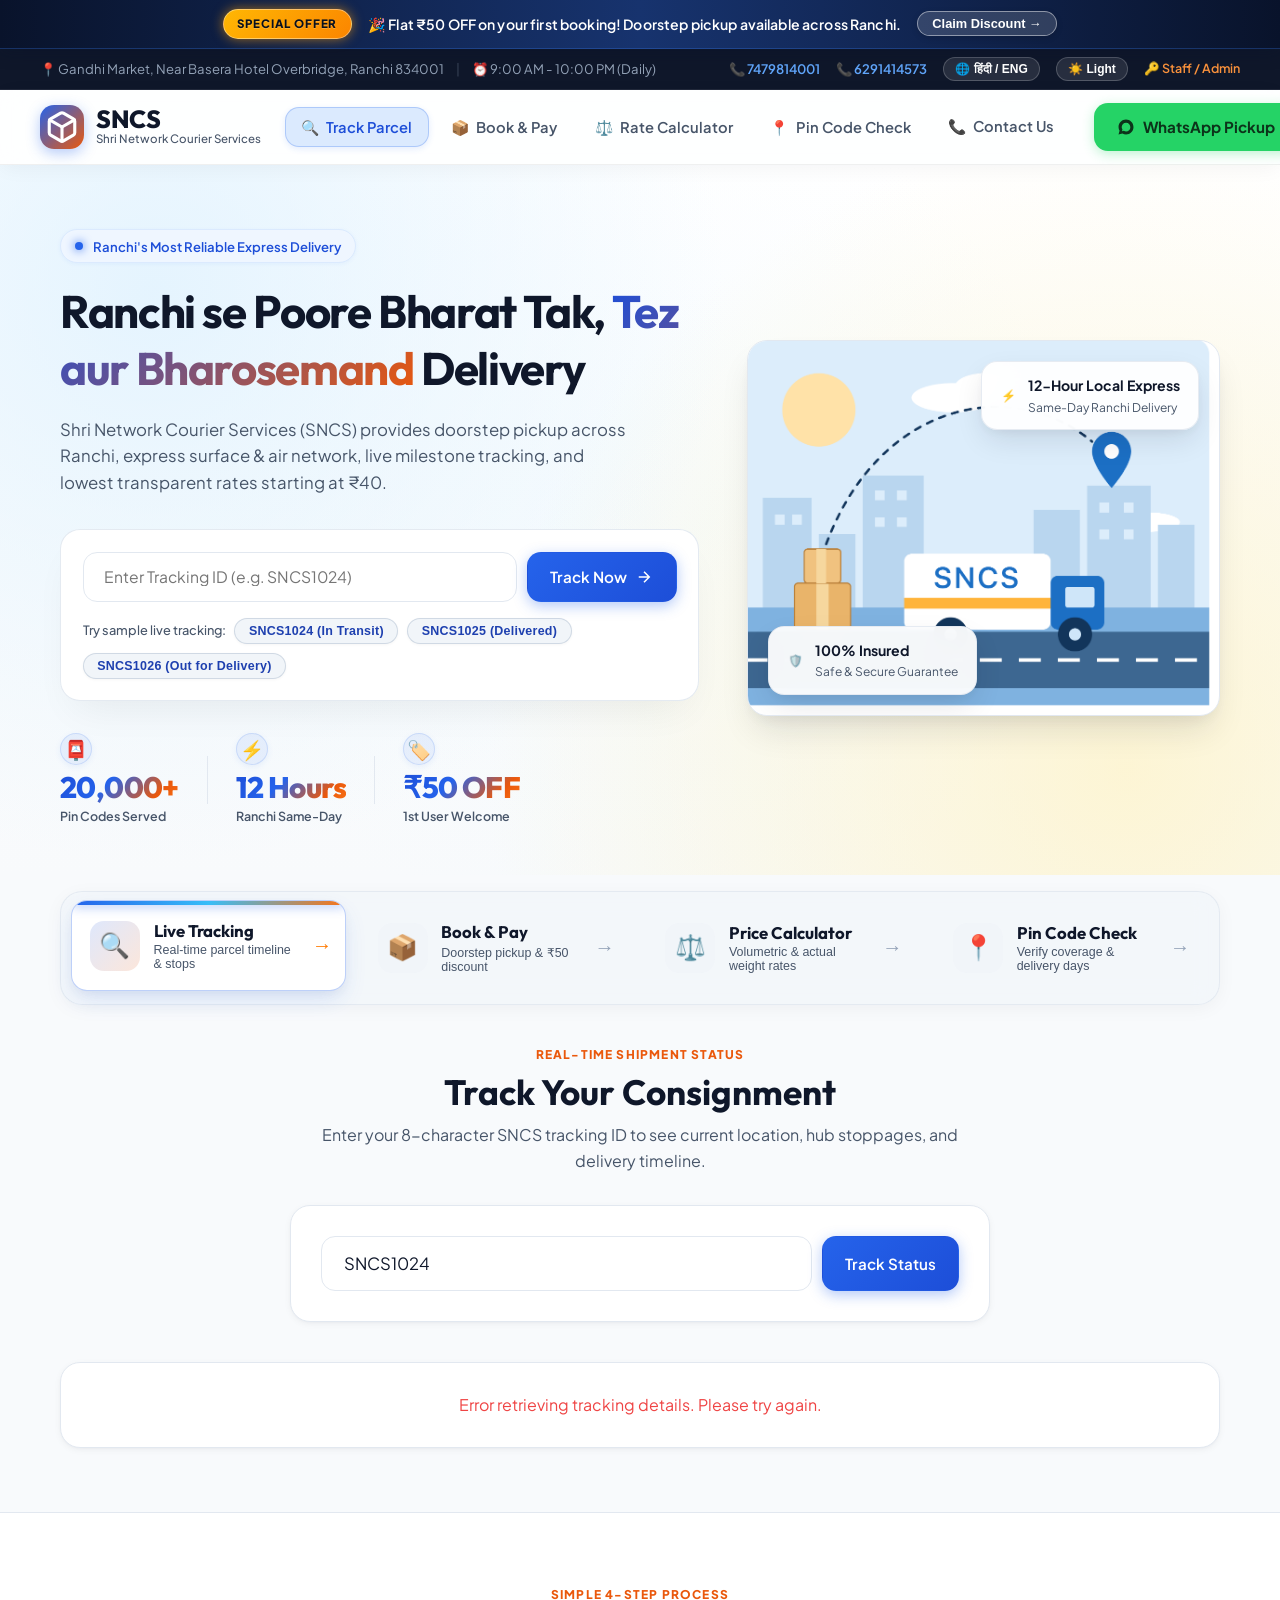
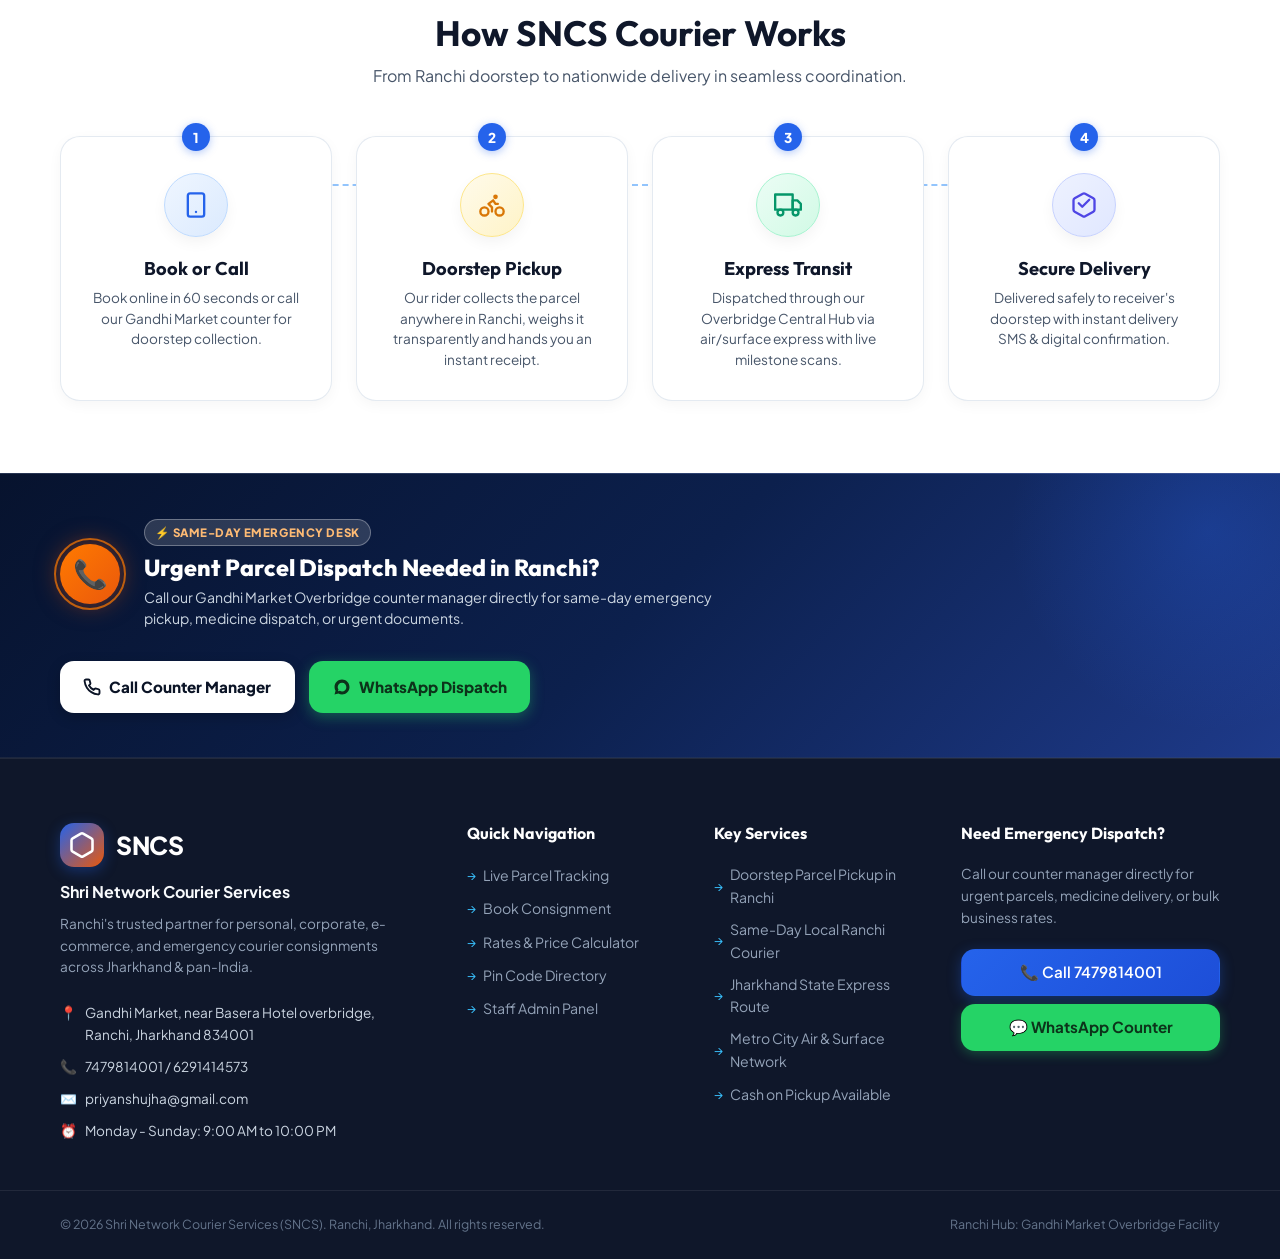
==== templates/index.html @ 8027d55b "Initial commit" ====
<!DOCTYPE html>
<html lang="en">
<head>
  <meta charset="UTF-8">
  <meta name="viewport" content="width=device-width, initial-scale=1.0">
  <title>SNCS - Shri Network Courier Services | Ranchi Express Delivery</title>
  <meta name="description" content="Shri Network Courier Services (SNCS), Gandhi Market, near Basera Hotel overbridge, Ranchi. Fast, affordable doorstep pickup and express parcel delivery across Jharkhand and India.">
  <link rel="preconnect" href="https://fonts.googleapis.com">
  <link rel="preconnect" href="https://fonts.gstatic.com" crossorigin>
  <link href="https://fonts.googleapis.com/css2?family=Outfit:wght@400;500;600;700;800&family=Plus+Jakarta+Sans:wght@400;500;600;700&display=swap" rel="stylesheet">
  <link rel="stylesheet" href="/static/css/style.css">
</head>
<body>

  <!-- Festive Banner -->
  <aside id="festive-banner" class="festive-banner" aria-label="Special Offers">
    <div class="container festive-content">
      <span class="festive-tag">SPECIAL OFFER</span>
      <p id="festive-text" class="festive-text">🎉 Flat ₹50 OFF on your first booking! Doorstep pickup available across Ranchi.</p>
      <button class="festive-cta" onclick="handleBookNowClick(event)">Claim Discount →</button>
    </div>
  </aside>

  <!-- Top Announcement Bar -->
  <div class="top-bar">
    <div class="header-container top-bar-inner">
      <div class="top-info">
        <span>📍 Gandhi Market, Near Basera Hotel Overbridge, Ranchi 834001</span>
        <span class="divider">|</span>
        <span>⏰ 9:00 AM - 10:00 PM (Daily)</span>
      </div>
      <div class="top-actions">
        <a href="tel:7479814001" class="top-phone">📞 7479814001</a>
        <a href="tel:6291414573" class="top-phone">📞 6291414573</a>
        <button id="lang-toggle-btn" class="lang-btn" onclick="toggleLanguage()">🌐 हिंदी / ENG</button>
        <button id="theme-toggle-btn" class="theme-toggle-btn" onclick="toggleTheme()">☀️ Light</button>
        <a href="/admin" class="staff-login-link" target="_blank">🔑 Staff / Admin</a>
      </div>
    </div>
  </div>

  <!-- Main Navigation Header -->
  <header class="main-header">
    <div class="header-container">
      <!-- 1. Left: Brand Logo -->
      <div class="brand-logo" onclick="window.scrollTo({top: 0, behavior: 'smooth'})">
        <div class="logo-icon">
          <svg width="34" height="34" viewBox="0 0 24 24" fill="none" stroke="currentColor" stroke-width="2.2" stroke-linecap="round" stroke-linejoin="round">
            <path d="M21 16V8a2 2 0 0 0-1-1.73l-7-4a2 2 0 0 0-2 0l-7 4A2 2 0 0 0 3 8v8a2 2 0 0 0 1 1.73l7 4a2 2 0 0 0 2 0l7-4A2 2 0 0 0 21 16z"></path>
            <polyline points="3.27 6.96 12 12.01 20.73 6.96"></polyline>
            <line x1="12" y1="22.08" x2="12" y2="12"></line>
          </svg>
        </div>
        <div class="brand-text">
          <h1 class="brand-title">SNCS</h1>
          <span class="brand-subtitle">Shri Network Courier Services</span>
        </div>
      </div>

      <!-- 2. Center: Navigation Tabs (Track Parcel, Book & Pay, etc.) -->
      <nav class="desktop-nav">
        <button class="nav-btn active" data-tab="track" onclick="switchTab('track')">
          <span class="nav-icon">🔍</span> <span data-i18n="nav_track">Track Parcel</span>
        </button>
        <button class="nav-btn" data-tab="book" onclick="switchTab('book')">
          <span class="nav-icon">📦</span> <span data-i18n="nav_book">Book & Pay</span>
        </button>
        <button class="nav-btn" data-tab="price" onclick="switchTab('price')">
          <span class="nav-icon">⚖️</span> <span data-i18n="nav_price">Rate Calculator</span>
        </button>
        <button class="nav-btn" data-tab="pincode" onclick="switchTab('pincode')">
          <span class="nav-icon">📍</span> <span data-i18n="nav_pin">Pin Code Check</span>
        </button>
        <a href="#contact" class="nav-btn">
          <span class="nav-icon">📞</span> <span data-i18n="nav_contact">Contact Us</span>
        </a>
      </nav>

      <!-- 3. Right: Action Buttons (WhatsApp Pickup & Book Now) -->
      <div class="header-cta-group">
        <a href="https://wa.me/917479814001?text=Namaste%20SNCS%20Courier,%20I%20want%20to%20send%20a%20parcel%20from%20Ranchi" target="_blank" class="btn btn-whatsapp">
          <svg width="18" height="18" fill="currentColor" viewBox="0 0 24 24"><path d="M12.031 6.172c-3.181 0-5.767 2.586-5.768 5.766-.001 1.298.38 2.27 1.019 3.287l-.711 2.598 2.668-.699c.969.544 1.761.814 2.792.814 3.181 0 5.768-2.586 5.768-5.766 0-3.18-2.587-5.766-5.768-5.766zm9.969 5.766c0 5.503-4.475 9.969-9.969 9.969-1.748 0-3.393-.453-4.831-1.246l-5.187 1.359 1.385-5.061c-.88-1.488-1.367-3.208-1.367-5.021 0-5.503 4.476-9.969 9.969-9.969 5.494 0 9.969 4.466 9.969 9.969z"/></svg>
          <span>WhatsApp Pickup</span>
        </a>
        <button class="btn btn-primary" onclick="handleBookNowClick(event)">
          <span>Book Now</span>
        </button>
      </div>
    </div>
  </header>

  <!-- Hero Section -->
  <section class="hero-section">
    <div class="container hero-grid">
      <div class="hero-text-col">
        <div class="badge-pill">
          <span class="pulse-dot"></span>
          <span data-i18n="hero_badge">Ranchi's Most Reliable Express Delivery</span>
        </div>
        <h2 class="hero-headline" data-i18n="hero_title">
          Ranchi se Poore Bharat Tak, <span class="gradient-text">Tez aur Bharosemand</span> Delivery
        </h2>
        <p class="hero-desc" data-i18n="hero_desc">
          Shri Network Courier Services (SNCS) provides doorstep pickup across Ranchi, express surface & air network, live milestone tracking, and lowest transparent rates starting at ₹40.
        </p>

        <!-- Quick Tracking Search inside Hero -->
        <div class="hero-track-card">
          <form id="hero-track-form" onsubmit="handleQuickTrack(event)">
            <div class="input-with-button">
              <input type="text" id="hero-track-input" placeholder="Enter Tracking ID (e.g. SNCS1024)" required>
              <button type="submit" class="btn btn-primary" id="hero-track-btn">
                <span>Track Now</span>
                <svg width="18" height="18" fill="none" stroke="currentColor" stroke-width="2" viewBox="0 0 24 24"><path d="M5 12h14M12 5l7 7-7 7"/></svg>
              </button>
            </div>
          </form>
          <div class="sample-ids">
            <span>Try sample live tracking:</span>
            <button type="button" class="chip-btn" onclick="testTrack('SNCS1024', true)">SNCS1024 (In Transit)</button>
            <button type="button" class="chip-btn" onclick="testTrack('SNCS1025', true)">SNCS1025 (Delivered)</button>
            <button type="button" class="chip-btn" onclick="testTrack('SNCS1026', true)">SNCS1026 (Out for Delivery)</button>
          </div>
        </div>

        <div class="hero-stats">
          <div class="stat-item">
            <span class="stat-icon">📮</span>
            <span class="stat-number">20,000+</span>
            <span class="stat-label">Pin Codes Served</span>
          </div>
          <div class="stat-divider"></div>
          <div class="stat-item">
            <span class="stat-icon">⚡</span>
            <span class="stat-number">12 Hours</span>
            <span class="stat-label">Ranchi Same-Day</span>
          </div>
          <div class="stat-divider"></div>
          <div class="stat-item">
            <span class="stat-icon">🏷️</span>
            <span class="stat-number">₹50 OFF</span>
            <span class="stat-label">1st User Welcome</span>
          </div>
        </div>
      </div>

      <div class="hero-image-col">
        <div class="image-wrapper glow-card">
          <img src="/static/images/hero.png?v=2" alt="SNCS Express Courier Ranchi" class="hero-img">
          <div class="floating-badge badge-top-right float-badge-1">
            <span class="badge-icon">⚡</span>
            <div>
              <strong>12-Hour Local Express</strong>
              <span>Same-Day Ranchi Delivery</span>
            </div>
          </div>
          <div class="floating-badge badge-bottom-left float-badge-2">
            <span class="badge-icon">🛡️</span>
            <div>
              <strong>100% Insured</strong>
              <span>Safe & Secure Guarantee</span>
            </div>
          </div>
        </div>
      </div>
    </div>
  </section>

  <!-- 4-Card Quick Action Navigation Bar -->
  <section class="action-dock-section">
    <div class="container">
      <div class="action-dock">
        <button class="dock-card active" id="dock-btn-track" onclick="switchTab('track')">
          <div class="dock-icon-box">🔍</div>
          <div class="dock-text">
            <h3 data-i18n="dock_track_title">Live Tracking</h3>
            <p data-i18n="dock_track_desc">Real-time parcel timeline & stops</p>
          </div>
          <div class="dock-arrow">→</div>
        </button>

        <button class="dock-card" id="dock-btn-book" onclick="handleBookNowClick(event)">
          <div class="dock-icon-box">📦</div>
          <div class="dock-text">
            <h3 data-i18n="dock_book_title">Book & Pay</h3>
            <p data-i18n="dock_book_desc">Doorstep pickup & ₹50 discount</p>
          </div>
          <div class="dock-arrow">→</div>
        </button>

        <button class="dock-card" id="dock-btn-price" onclick="switchTab('price')">
          <div class="dock-icon-box">⚖️</div>
          <div class="dock-text">
            <h3 data-i18n="dock_price_title">Price Calculator</h3>
            <p data-i18n="dock_price_desc">Volumetric & actual weight rates</p>
          </div>
          <div class="dock-arrow">→</div>
        </button>

        <button class="dock-card" id="dock-btn-pincode" onclick="switchTab('pincode')">
          <div class="dock-icon-box">📍</div>
          <div class="dock-text">
            <h3 data-i18n="dock_pin_title">Pin Code Check</h3>
            <p data-i18n="dock_pin_desc">Verify coverage & delivery days</p>
          </div>
          <div class="dock-arrow">→</div>
        </button>
      </div>
    </div>
  </section>

  <!-- MAIN TABBED APP SECTION -->
  <main class="main-content-area" id="app-workspace">
    <div class="container">

      <!-- ================= TAB 1: TRACKING ================= -->
      <section id="tab-track" class="tab-panel active">
        <div class="panel-header text-center">
          <span class="section-tag">REAL-TIME SHIPMENT STATUS</span>
          <h2>Track Your Consignment</h2>
          <p>Enter your 8-character SNCS tracking ID to see current location, hub stoppages, and delivery timeline.</p>
        </div>

        <div class="card search-card">
          <div class="input-with-button big-search">
            <input type="text" id="track-id-input" placeholder="Enter Tracking ID (e.g. SNCS1024, SNCS1025)" value="SNCS1024">
            <button class="btn btn-primary" onclick="executeTracking(true)">
              <span>Track Status</span>
            </button>
          </div>
        </div>

        <!-- Tracking Results Container -->
        <div id="tracking-result-area" class="tracking-result-wrapper">
          <!-- Populated dynamically via JS -->
        </div>
      </section>

      <!-- ================= TAB 2: BOOK & PAY ================= -->
      <section id="tab-book" class="tab-panel">
        <div class="panel-header text-center">
          <span class="section-tag">DOORSTEP PICKUP & EXPRESS DISPATCH</span>
          <h2>Book a Parcel Online</h2>
          <p>Fill in sender and receiver details. First-time senders automatically get ₹50 FLAT DISCOUNT on entering their mobile number!</p>
        </div>

        <div class="booking-layout">
          <!-- Booking Form -->
          <form id="parcel-booking-form" class="card booking-form-card" onsubmit="handleBookingSubmit(event)">
            
            <!-- Step 1: Sender Details -->
            <div class="booking-step-block step-active" id="step-block-1">
              <div class="step-num-indicator">
                <span class="step-num">1</span>
                <span class="step-check">✓</span>
              </div>
              <div class="step-content">
                <div class="form-section-title">
                  <div>
                    <h3>Sender Details (Ranchi Pickup Point)</h3>
                    <p>Our agent will pick up the parcel from this address in Ranchi.</p>
                  </div>
                </div>

                <div class="form-grid-2">
                  <div class="form-group">
                    <label for="sender_name">Sender Full Name *</label>
                    <div class="input-with-icon">
                      <span class="field-icon">👤</span>
                      <input type="text" id="sender_name" required placeholder="e.g. Amitabh Verma">
                    </div>
                  </div>
                  <div class="form-group">
                    <label for="sender_mobile">Sender Mobile Number (10 Digits) *</label>
                    <div class="input-with-icon">
                      <span class="field-icon">📞</span>
                      <input type="tel" id="sender_mobile" required pattern="[0-9]{10}" placeholder="e.g. 9835123456" oninput="checkFirstBookingDiscount(this.value)">
                    </div>
                    <small id="mobile-discount-tip" class="tip-text">Checking welcome discount eligibility...</small>
                  </div>
                </div>

                <div class="form-grid-2">
                  <div class="form-group">
                    <label for="sender_email">Email Address (For e-receipt)</label>
                    <div class="input-with-icon">
                      <span class="field-icon">✉️</span>
                      <input type="email" id="sender_email" placeholder="e.g. customer@gmail.com">
                    </div>
                  </div>
                  <div class="form-group">
                    <label for="sender_pincode">Ranchi Pickup Pincode *</label>
                    <div class="input-with-icon">
                      <span class="field-icon">📍</span>
                      <input type="text" id="sender_pincode" required value="834001" placeholder="834001">
                    </div>
                  </div>
                </div>

                <div class="form-group">
                  <label for="sender_address">Pickup Address & Landmark in Ranchi *</label>
                  <div class="input-with-icon icon-textarea-wrapper">
                    <span class="field-icon">🏠</span>
                    <textarea id="sender_address" required rows="2" placeholder="e.g. Near Basera Hotel overbridge, Gandhi Market, Ranchi"></textarea>
                  </div>
                </div>
              </div>
            </div>

            <!-- Step 2: Receiver Details -->
            <div class="booking-step-block" id="step-block-2">
              <div class="step-num-indicator">
                <span class="step-num">2</span>
                <span class="step-check">✓</span>
              </div>
              <div class="step-content">
                <div class="form-section-title">
                  <div>
                    <h3>Receiver Details (Destination)</h3>
                    <p>Where should this parcel be delivered?</p>
                  </div>
                </div>

                <div class="form-grid-2">
                  <div class="form-group">
                    <label for="receiver_name">Receiver Full Name *</label>
                    <div class="input-with-icon">
                      <span class="field-icon">👤</span>
                      <input type="text" id="receiver_name" required placeholder="e.g. Rajesh Sen">
                    </div>
                  </div>
                  <div class="form-group">
                    <label for="receiver_mobile">Receiver Mobile Number *</label>
                    <div class="input-with-icon">
                      <span class="field-icon">📞</span>
                      <input type="tel" id="receiver_mobile" required pattern="[0-9]{10}" placeholder="e.g. 9830054321">
                    </div>
                  </div>
                </div>

                <div class="form-grid-2">
                  <div class="form-group">
                    <label for="receiver_pincode">Destination PIN Code *</label>
                    <div class="input-with-icon">
                      <span class="field-icon">📍</span>
                      <input type="text" id="receiver_pincode" required maxlength="6" placeholder="e.g. 700001 or 831001" oninput="handleBookingPinChange(this.value)" onchange="handleBookingPinChange(this.value)" onblur="handleBookingPinChange(this.value)">
                    </div>
                    <div id="booking-pin-status" class="booking-pin-status-box">
                      <span class="tip-text" style="color: #94a3b8;">Enter 6-digit destination PIN code to detect city & serviceability.</span>
                    </div>
                  </div>
                  <div class="form-group">
                    <label for="receiver_city">Destination City / State</label>
                    <div class="input-with-icon">
                      <span class="field-icon">🏙️</span>
                      <input type="text" id="receiver_city" required placeholder="Auto-detected from PIN" readonly style="cursor: default; background: rgba(255,255,255,0.04);">
                    </div>
                  </div>
                </div>

                <div class="form-group">
                  <label for="receiver_address">Delivery Full Address & Landmark *</label>
                  <div class="input-with-icon icon-textarea-wrapper">
                    <span class="field-icon">🏢</span>
                    <textarea id="receiver_address" required rows="2" placeholder="Street, Flat/House no, Landmark, Area"></textarea>
                  </div>
                </div>
              </div>
            </div>

            <!-- Step 3: Parcel Specs -->
            <div class="booking-step-block" id="step-block-3">
              <div class="step-num-indicator">
                <span class="step-num">3</span>
                <span class="step-check">✓</span>
              </div>
              <div class="step-content">
                <div class="form-section-title">
                  <div>
                    <h3>Package Dimensions & Weight</h3>
                    <p>Chargeable weight is calculated automatically: max(actual weight, L×W×H ÷ 5000).</p>
                  </div>
                </div>

                <div class="form-grid-4">
                  <div class="form-group">
                    <label for="pkg_weight">Actual Wt (kg) *</label>
                    <div class="input-with-icon">
                      <span class="field-icon">⚖️</span>
                      <input type="number" id="pkg_weight" step="0.1" min="0.1" value="1.0" required oninput="recalculateBookingQuote()">
                    </div>
                  </div>
                  <div class="form-group">
                    <label for="pkg_len">Length (cm)</label>
                    <div class="input-with-icon">
                      <span class="field-icon">📏</span>
                      <input type="number" id="pkg_len" step="1" min="0" value="20" oninput="recalculateBookingQuote()">
                    </div>
                  </div>
                  <div class="form-group">
                    <label for="pkg_width">Width (cm)</label>
                    <div class="input-with-icon">
                      <span class="field-icon">📏</span>
                      <input type="number" id="pkg_width" step="1" min="0" value="15" oninput="recalculateBookingQuote()">
                    </div>
                  </div>
                  <div class="form-group">
                    <label for="pkg_height">Height (cm)</label>
                    <div class="input-with-icon">
                      <span class="field-icon">📏</span>
                      <input type="number" id="pkg_height" step="1" min="0" value="10" oninput="recalculateBookingQuote()">
                    </div>
                  </div>
                </div>

                <div class="form-group">
                  <label for="package_type">Package Contents / Category</label>
                  <div class="input-with-icon">
                    <span class="field-icon">📦</span>
                    <select id="package_type">
                      <option value="Documents & Papers">Documents & Papers (Urgent)</option>
                      <option value="Textiles & Apparel" selected>Textiles & Apparel</option>
                      <option value="Electronics & Gadgets">Electronics & Gadgets (Fragile)</option>
                      <option value="Food & Medicines">Dry Food & Medicines</option>
                      <option value="Books & Stationery">Books & Stationery</option>
                      <option value="Commercial Samples">Commercial Samples / Tools</option>
                    </select>
                  </div>
                </div>
              </div>
            </div>

            <!-- Step 4: Payment Method -->
            <div class="booking-step-block" id="step-block-4">
              <div class="step-num-indicator">
                <span class="step-num">4</span>
                <span class="step-check">✓</span>
              </div>
              <div class="step-content">
                <div class="form-section-title">
                  <div>
                    <h3>Payment Method</h3>
                    <p>Choose instant online payment (Razorpay / UPI) or Cash at Doorstep Pickup.</p>
                  </div>
                </div>

                <div class="payment-method-selector">
                  <label class="payment-option">
                    <input type="radio" name="payment_mode" value="Online (UPI/Razorpay)" checked>
                    <div class="payment-card-box">
                      <span class="pay-icon">📱</span>
                      <div>
                        <strong>Online UPI / Razorpay</strong>
                        <span>Instant confirmation via Google Pay, PhonePe, Paytm, Cards</span>
                      </div>
                    </div>
                  </label>

                  <label class="payment-option">
                    <input type="radio" name="payment_mode" value="Cash at Pickup">
                    <div class="payment-card-box">
                      <span class="pay-icon">💵</span>
                      <div>
                        <strong>Cash at Doorstep Pickup</strong>
                        <span>Pay directly to our Ranchi rider upon parcel pickup</span>
                      </div>
                    </div>
                  </label>
                </div>

                <button type="submit" id="book-submit-btn" class="btn btn-primary btn-block btn-lg btn-disabled-unreachable" disabled title="Please enter a valid serviceable destination PIN code">
                  <span>Enter Serviceable Destination PIN to Book</span>
                  <span>→</span>
                </button>
              </div>
            </div>
          </form>

          <!-- Live Pricing Sticky Summary -->
          <div class="booking-summary-sidebar">
            <div class="card summary-card elevated-sticky-card">
              <div class="summary-header">
                <div>
                  <h3>Rate Summary</h3>
                  <span class="summary-sub">Instant Doorstep Calculation</span>
                </div>
                <span class="badge badge-accent" id="summary-zone-badge">Zone 1</span>
              </div>

              <div class="summary-specs">
                <div class="spec-row">
                  <span>Actual Weight:</span>
                  <strong id="sum-actual-w">1.0 kg</strong>
                </div>
                <div class="spec-row">
                  <span>Volumetric (L×W×H÷5000):</span>
                  <strong id="sum-vol-w">0.6 kg</strong>
                </div>
                <div class="spec-row highlight-spec">
                  <span>Chargeable Weight:</span>
                  <strong id="sum-charge-w">1.0 kg</strong>
                </div>
                <div class="spec-row">
                  <span>Estimated Delivery:</span>
                  <strong id="sum-tat">Same Day / 24 Hours</strong>
                </div>
                <div class="spec-row">
                  <span>Transit Stoppages:</span>
                  <strong id="sum-stops">1 Direct Hub</strong>
                </div>
              </div>

              <div class="divider-line"></div>

              <div class="summary-pricing">
                <div class="price-row">
                  <span>Base Courier Charge:</span>
                  <span id="sum-base-price">₹40.00</span>
                </div>
                <div class="price-row discount-row" id="sum-discount-row">
                  <span>First Booking Offer:</span>
                  <span class="discount-val" id="sum-discount-val">- ₹50.00</span>
                </div>
                <div class="total-highlight-box">
                  <div class="total-label-group">
                    <span class="total-main-title">Total Amount Payable:</span>
                    <span class="tax-tag">Doorstep pickup incl.</span>
                  </div>
                  <span class="final-price" id="sum-final-price">₹40.00</span>
                </div>
              </div>

              <div class="guarantee-box">
                <div class="guar-item">
                  <span>🛡️</span>
                  <p>100% Tracking Guarantee from Gandhi Market Overbridge Hub</p>
                </div>
                <div class="guar-item">
                  <span>⚡</span>
                  <p>Daily Cut-off: Book before 4:00 PM for Same-Day dispatch</p>
                </div>
              </div>
            </div>
          </div>
        </div>

        <!-- Receipt Modal after Booking -->
        <div id="booking-receipt-modal" class="modal-overlay hidden">
          <div class="modal-card receipt-card">
            <div class="receipt-header">
              <div class="receipt-brand">
                <h2>Shri Network Courier Services</h2>
                <p>Gandhi Market, near Basera Hotel overbridge, Ranchi 834001</p>
                <p>Helpline: 7479814001 | 6291414573</p>
              </div>
              <div class="receipt-status-badge">
                <span id="modal-payment-badge" class="badge badge-success">BOOKED</span>
              </div>
            </div>

            <div class="receipt-tracking-banner">
              <span class="label">CONSIGNMENT TRACKING ID</span>
              <h1 id="modal-tracking-id" class="tracking-number">SNCS1027</h1>
              <p>Keep this number safe to track live status at sncs.in</p>
            </div>

            <div class="receipt-details-grid">
              <div>
                <strong>Sender:</strong>
                <p id="modal-sender-text"></p>
              </div>
              <div>
                <strong>Receiver:</strong>
                <p id="modal-receiver-text"></p>
              </div>
              <div>
                <strong>Chargeable Weight:</strong>
                <p id="modal-weight-text"></p>
              </div>
              <div>
                <strong>Expected Delivery:</strong>
                <p id="modal-delivery-text"></p>
              </div>
            </div>

            <div class="receipt-payment-row">
              <div>
                <span class="label">Payment Mode:</span>
                <strong id="modal-paymode-text">Online UPI / Razorpay</strong>
              </div>
              <div class="text-right">
                <span class="label">Total Paid:</span>
                <h2 id="modal-amount-text" class="text-accent">₹40.00</h2>
              </div>
            </div>

            <div class="modal-actions">
              <button class="btn btn-secondary" onclick="window.print()">🖨️ Print Receipt</button>
              <button class="btn btn-whatsapp" id="modal-wa-btn" onclick="shareReceiptWhatsApp()">📲 Share on WhatsApp</button>
              <button class="btn btn-primary" onclick="viewReceiptInTracker()">🔍 Track Right Now</button>
              <button class="btn btn-ghost" onclick="closeReceiptModal()">✕ Close</button>
            </div>
          </div>
        </div>

      </section>

      <!-- ================= TAB 3: PRICE CALCULATOR ================= -->
      <section id="tab-price" class="tab-panel">
        <div class="panel-header text-center">
          <span class="section-tag">TRANSPARENT TARIFF ESTIMATOR</span>
          <h2>Calculate Courier Charges</h2>
          <p>Get instant price quotes based on destination zone, volumetric dimensions, and actual weight.</p>
        </div>

        <div class="calc-container card">
          <div class="calc-inputs-grid">
            <div class="form-group">
              <label for="calc-destination-zone">Select Destination Region / Zone</label>
              <select id="calc-destination-zone" onchange="runLiveCalculator()">
                <option value="Zone 1">Zone 1: Ranchi Local (Same Day / 24 Hours)</option>
                <option value="Zone 2">Zone 2: Jharkhand State (Jamshedpur, Dhanbad, Bokaro, etc.)</option>
                <option value="Zone 3" selected>Zone 3: Metro Hubs (Kolkata, Delhi, Mumbai, Bengaluru, Patna)</option>
                <option value="Zone 4">Zone 4: Rest of India (South, West, North-East)</option>
              </select>
            </div>

            <div class="form-group">
              <label for="calc-actual-weight">Actual Weight (kg)</label>
              <input type="number" id="calc-actual-weight" min="0.1" step="0.1" value="2.0" oninput="runLiveCalculator()">
            </div>
          </div>

          <div class="volumetric-box">
            <h4>📦 Volumetric Dimensions (Optional - For bulky parcels)</h4>
            <div class="form-grid-3">
              <div class="form-group">
                <label for="calc-len">Length (cm)</label>
                <input type="number" id="calc-len" min="0" value="25" oninput="runLiveCalculator()">
              </div>
              <div class="form-group">
                <label for="calc-width">Width (cm)</label>
                <input type="number" id="calc-width" min="0" value="20" oninput="runLiveCalculator()">
              </div>
              <div class="form-group">
                <label for="calc-height">Height (cm)</label>
                <input type="number" id="calc-height" min="0" value="15" oninput="runLiveCalculator()">
              </div>
            </div>
            <p class="formula-caption">Standard Courier Formula: Volumetric Weight = (Length × Width × Height in cm) ÷ 5000</p>
          </div>

          <!-- Live Rate Output Card -->
          <div class="calc-output-card" id="calc-output-box">
            <div class="calc-output-header">
              <div>
                <span class="label">ESTIMATED TOTAL TARIFF</span>
                <h1 class="calc-price-display" id="calc-total-display">₹110.00</h1>
              </div>
              <div class="calc-meta-pill">
                <span id="calc-tat-display">2 - 4 Days</span>
                <span class="divider">•</span>
                <span id="calc-stops-display">3 Stoppages</span>
              </div>
            </div>

            <div class="calc-breakdown-table">
              <div class="breakdown-row">
                <span>Chargeable Weight Applied:</span>
                <strong id="calc-ch-weight-display">2.0 kg</strong>
              </div>
              <div class="breakdown-row">
                <span>Base Charge (1st kg):</span>
                <strong id="calc-base-display">₹110.00</strong>
              </div>
              <div class="breakdown-row">
                <span>Additional kg Charge:</span>
                <strong id="calc-extra-display">₹60.00</strong>
              </div>
              <div class="breakdown-row discount-row">
                <span>First-Time User Discount (New Mobile):</span>
                <strong class="discount-val">- ₹50.00</strong>
              </div>
            </div>

            <div class="calc-footer-cta">
              <button class="btn btn-primary btn-block" onclick="switchTab('book')">
                Book Parcel at This Rate →
              </button>
            </div>
          </div>
        </div>

        <!-- Tariff Comparison Table -->
        <div class="card mt-4">
          <div class="table-header">
            <h3>SNCS Official Courier Rate Card (Ranchi Origin)</h3>
            <span class="badge badge-info">Valid for 2026</span>
          </div>
          <div class="table-responsive">
            <table class="data-table">
              <thead>
                <tr>
                  <th>Zone</th>
                  <th>Coverage Area</th>
                  <th>First 1 kg</th>
                  <th>Extra per kg</th>
                  <th>Delivery Days</th>
                  <th>Hub Stops</th>
                </tr>
              </thead>
              <tbody id="rates-table-body">
                <!-- Loaded from API -->
              </tbody>
            </table>
          </div>
        </div>
      </section>

      <!-- ================= TAB 4: PINCODE CHECKER ================= -->
      <section id="tab-pincode" class="tab-panel">
        <div class="panel-header text-center">
          <span class="section-tag">SERVICEABILITY DIRECTORY</span>
          <h2>Pincode Coverage & TAT Checker</h2>
          <p>Check if your destination pincode is serviceable by SNCS and check estimated transit days.</p>
        </div>

        <div class="card pincode-card">
          <div class="input-with-button big-search">
            <input type="text" id="pincode-search-input" maxlength="6" placeholder="Enter 6-digit Pincode (e.g. 834001, 831001, 700001, 110001)">
            <button class="btn btn-primary" onclick="executePincodeCheck()">
              <span>Check Serviceability</span>
            </button>
          </div>

          <div class="quick-pins">
            <span>Popular Jharkhand Pincodes:</span>
            <button class="chip-btn" onclick="checkSpecificPin('834001')">834001 (Ranchi Main)</button>
            <button class="chip-btn" onclick="checkSpecificPin('834002')">834002 (Doranda)</button>
            <button class="chip-btn" onclick="checkSpecificPin('831001')">831001 (Jamshedpur)</button>
            <button class="chip-btn" onclick="checkSpecificPin('826001')">826001 (Dhanbad)</button>
            <button class="chip-btn" onclick="checkSpecificPin('827001')">827001 (Bokaro)</button>
            <button class="chip-btn" onclick="checkSpecificPin('700001')">700001 (Kolkata)</button>
          </div>

          <div id="pincode-result-box" class="pincode-result-container hidden">
            <!-- Populated via JS -->
          </div>
        </div>
      </section>

    </div>
  </main>

  <!-- How It Works Section -->
  <section class="how-it-works-section">
    <div class="container">
      <div class="section-heading text-center">
        <span class="section-tag">SIMPLE 4-STEP PROCESS</span>
        <h2>How SNCS Courier Works</h2>
        <p>From Ranchi doorstep to nationwide delivery in seamless coordination.</p>
      </div>

      <!-- Flow Track with Animated Truck -->
      <div class="how-it-works-flow-track">
        <div class="flow-track-line">
          <div class="flow-truck-tracer">
            <span class="tracer-truck-icon">🚚</span>
          </div>
        </div>

        <div class="steps-grid">
          <div class="step-card bento-step-card">
            <div class="step-bubble">1</div>
            <div class="step-icon-circle icon-circle-blue">
              <svg width="28" height="28" viewBox="0 0 24 24" fill="none" stroke="currentColor" stroke-width="2" stroke-linecap="round" stroke-linejoin="round">
                <rect x="5" y="2" width="14" height="20" rx="2" ry="2"></rect>
                <line x1="12" y1="18" x2="12.01" y2="18"></line>
              </svg>
            </div>
            <h3>Book or Call</h3>
            <p>Book online in 60 seconds or call our Gandhi Market counter for doorstep collection.</p>
          </div>

          <div class="step-card bento-step-card">
            <div class="step-bubble">2</div>
            <div class="step-icon-circle icon-circle-amber">
              <svg width="28" height="28" viewBox="0 0 24 24" fill="none" stroke="currentColor" stroke-width="2" stroke-linecap="round" stroke-linejoin="round">
                <circle cx="18.5" cy="17.5" r="3.5"></circle>
                <circle cx="5.5" cy="17.5" r="3.5"></circle>
                <circle cx="15" cy="5" r="1"></circle>
                <path d="M12 17.5V14l-3-3 4-3 2 3h2"></path>
              </svg>
            </div>
            <h3>Doorstep Pickup</h3>
            <p>Our rider collects the parcel anywhere in Ranchi, weighs it transparently and hands you an instant receipt.</p>
          </div>

          <div class="step-card bento-step-card">
            <div class="step-bubble">3</div>
            <div class="step-icon-circle icon-circle-emerald">
              <svg width="28" height="28" viewBox="0 0 24 24" fill="none" stroke="currentColor" stroke-width="2" stroke-linecap="round" stroke-linejoin="round">
                <rect x="1" y="3" width="15" height="13"></rect>
                <polygon points="16 8 20 8 23 11 23 16 16 16 16 8"></polygon>
                <circle cx="5.5" cy="18.5" r="2.5"></circle>
                <circle cx="18.5" cy="18.5" r="2.5"></circle>
              </svg>
            </div>
            <h3>Express Transit</h3>
            <p>Dispatched through our Overbridge Central Hub via air/surface express with live milestone scans.</p>
          </div>

          <div class="step-card bento-step-card">
            <div class="step-bubble">4</div>
            <div class="step-icon-circle icon-circle-indigo">
              <svg width="28" height="28" viewBox="0 0 24 24" fill="none" stroke="currentColor" stroke-width="2" stroke-linecap="round" stroke-linejoin="round">
                <path d="M21 16V8a2 2 0 0 0-1-1.73l-7-4a2 2 0 0 0-2 0l-7 4A2 2 0 0 0 3 8v8a2 2 0 0 0 1 1.73l7 4a2 2 0 0 0 2 0l7-4A2 2 0 0 0 21 16z"></path>
                <polyline points="7.5 10.5 10.5 13.5 16.5 7.5"></polyline>
              </svg>
            </div>
            <h3>Secure Delivery</h3>
            <p>Delivered safely to receiver's doorstep with instant delivery SMS & digital confirmation.</p>
          </div>
        </div>
      </div>
    </div>
  </section>

  <!-- Urgent Parcel Dispatch Emergency Banner -->
  <section class="urgent-dispatch-banner">
    <div class="container">
      <div class="urgent-banner-inner">
        <div class="urgent-left">
          <div class="urgent-phone-badge">
            <span class="urgent-radar-pulse"></span>
            <span class="urgent-phone-icon">📞</span>
          </div>
          <div class="urgent-text">
            <span class="urgent-badge-pill">⚡ SAME-DAY EMERGENCY DESK</span>
            <h3>Urgent Parcel Dispatch Needed in Ranchi?</h3>
            <p>Call our Gandhi Market Overbridge counter manager directly for same-day emergency pickup, medicine dispatch, or urgent documents.</p>
          </div>
        </div>
        <div class="urgent-cta-actions">
          <a href="tel:7479814001" class="btn btn-urgent-call">
            <svg width="18" height="18" viewBox="0 0 24 24" fill="none" stroke="currentColor" stroke-width="2.5"><path d="M22 16.92v3a2 2 0 0 1-2.18 2 19.79 19.79 0 0 1-8.63-3.07 19.5 19.5 0 0 1-6-6 19.79 19.79 0 0 1-3.07-8.67A2 2 0 0 1 4.11 2h3a2 2 0 0 1 2 1.72 12.84 12.84 0 0 0 .7 2.81 2 2 0 0 1-.45 2.11L8.09 9.91a16 16 0 0 0 6 6l1.27-1.27a2 2 0 0 1 2.11-.45 12.84 12.84 0 0 0 2.81.7A2 2 0 0 1 22 16.92z"></path></svg>
            <span>Call Counter Manager</span>
          </a>
          <a href="https://wa.me/917479814001?text=Namaste%20SNCS%20Courier,%20I%20need%20urgent%20same-day%20parcel%20dispatch%20from%20Ranchi." target="_blank" class="btn btn-urgent-wa">
            <svg width="18" height="18" fill="currentColor" viewBox="0 0 24 24"><path d="M12.031 6.172c-3.181 0-5.767 2.586-5.768 5.766-.001 1.298.38 2.27 1.019 3.287l-.711 2.598 2.668-.699c.969.544 1.761.814 2.792.814 3.181 0 5.768-2.586 5.768-5.766 0-3.18-2.587-5.766-5.768-5.766zm9.969 5.766c0 5.503-4.475 9.969-9.969 9.969-1.748 0-3.393-.453-4.831-1.246l-5.187 1.359 1.385-5.061c-.88-1.488-1.367-3.208-1.367-5.021 0-5.503 4.476-9.969 9.969-9.969 5.494 0 9.969 4.466 9.969 9.969z"/></svg>
            <span>WhatsApp Dispatch</span>
          </a>
        </div>
      </div>
    </div>
  </section>

  <!-- Location & Contact Section -->
  <footer id="contact" class="main-footer">
    <div class="container footer-grid">
      <div class="footer-about">
        <div class="brand-logo footer-logo">
          <div class="logo-icon">
            <svg width="28" height="28" viewBox="0 0 24 24" fill="none" stroke="currentColor" stroke-width="2.2">
              <path d="M21 16V8a2 2 0 0 0-1-1.73l-7-4a2 2 0 0 0-2 0l-7 4A2 2 0 0 0 3 8v8a2 2 0 0 0 1 1.73l7 4a2 2 0 0 0 2 0l7-4A2 2 0 0 0 21 16z"></path>
            </svg>
          </div>
          <span class="brand-title">SNCS</span>
        </div>
        <p class="footer-brand-name">Shri Network Courier Services</p>
        <p class="footer-bio">
          Ranchi's trusted partner for personal, corporate, e-commerce, and emergency courier consignments across Jharkhand & pan-India.
        </p>
        <div class="footer-contact-items">
          <div class="contact-line">
            <span class="c-icon">📍</span>
            <span>Gandhi Market, near Basera Hotel overbridge, Ranchi, Jharkhand 834001</span>
          </div>
          <div class="contact-line">
            <span class="c-icon">📞</span>
            <span><a href="tel:7479814001">7479814001</a> / <a href="tel:6291414573">6291414573</a></span>
          </div>
          <div class="contact-line">
            <span class="c-icon">✉️</span>
            <span><a href="mailto:priyanshujha@gmail.com">priyanshujha@gmail.com</a></span>
          </div>
          <div class="contact-line">
            <span class="c-icon">⏰</span>
            <span>Monday - Sunday: 9:00 AM to 10:00 PM</span>
          </div>
        </div>
      </div>

      <div class="footer-links">
        <h4>Quick Navigation</h4>
        <ul class="animated-footer-list">
          <li><a href="javascript:switchTab('track')"><span>→</span> Live Parcel Tracking</a></li>
          <li><a href="javascript:switchTab('book')"><span>→</span> Book Consignment</a></li>
          <li><a href="javascript:switchTab('price')"><span>→</span> Rates & Price Calculator</a></li>
          <li><a href="javascript:switchTab('pincode')"><span>→</span> Pin Code Directory</a></li>
          <li><a href="/admin"><span>→</span> Staff Admin Panel</a></li>
        </ul>
      </div>

      <div class="footer-links">
        <h4>Key Services</h4>
        <ul class="animated-footer-list">
          <li><a href="javascript:switchTab('book')"><span>→</span> Doorstep Parcel Pickup in Ranchi</a></li>
          <li><a href="javascript:switchTab('price')"><span>→</span> Same-Day Local Ranchi Courier</a></li>
          <li><a href="javascript:switchTab('pincode')"><span>→</span> Jharkhand State Express Route</a></li>
          <li><a href="javascript:switchTab('price')"><span>→</span> Metro City Air & Surface Network</a></li>
          <li><a href="javascript:switchTab('book')"><span>→</span> Cash on Pickup Available</a></li>
        </ul>
      </div>

      <div class="footer-cta-col">
        <h4>Need Emergency Dispatch?</h4>
        <p>Call our counter manager directly for urgent parcels, medicine delivery, or bulk business rates.</p>
        <a href="tel:7479814001" class="btn btn-primary btn-block">📞 Call 7479814001</a>
        <a href="https://wa.me/917479814001" target="_blank" class="btn btn-whatsapp btn-block mt-2">💬 WhatsApp Counter</a>
      </div>
    </div>

    <div class="footer-bottom">
      <div class="container footer-bottom-inner">
        <p>© 2026 Shri Network Courier Services (SNCS). Ranchi, Jharkhand. All rights reserved.</p>
        <p>Ranchi Hub: Gandhi Market Overbridge Facility</p>
      </div>
    </div>
  </footer>

  <!-- Scripts -->
  <script src="/static/js/app.js"></script>
</body>
</html>
---- static/css/style.css ----
/* ==========================================================
   SNCS (Shri Network Courier Services) - Modern Design System
   Ranchi, Jharkhand 834001
   Theme: Clean, Crisp Light Mode with Vibrant Courier Accents
   ========================================================== */

:root {
  /* Brand Palette */
  --primary-900: #0f172a;
  --primary-800: #1e293b;
  --primary-700: #1e40af;
  --primary-600: #2563eb;
  --primary-500: #3b82f6;
  --primary-400: #60a5fa;
  --primary-100: #dbeafe;
  --primary-50:  #eff6ff;

  --accent-600: #ea580c;
  --accent-500: #ff7a00;
  --accent-400: #ff9100;
  --accent-100: #ffedd5;
  --accent-glow: rgba(255, 122, 0, 0.25);

  --success-600: #059669;
  --success-500: #10b981;
  --success-100: #d1fae5;
  --warning-500: #f59e0b;
  --danger-500:  #ef4444;

  /* LIGHT THEME (DEFAULT) */
  --bg-page: #f8fafc;
  --bg-page-gradient: radial-gradient(circle at 85% 15%, rgba(37, 99, 235, 0.08) 0%, transparent 60%), radial-gradient(circle at 15% 85%, rgba(255, 122, 0, 0.05) 0%, transparent 60%), #f8fafc;
  --bg-card: #ffffff;
  --bg-card-subtle: #f1f5f9;
  --bg-card-hover: #ffffff;
  
  --border-light: #e2e8f0;
  --border-subtle: #cbd5e1;
  --border-focus: #3b82f6;

  --text-main: #0f172a;
  --text-muted: #475569;
  --text-dim: #94a3b8;

  --shadow-xs: 0 1px 2px rgba(15, 23, 42, 0.05);
  --shadow-sm: 0 2px 8px -2px rgba(15, 23, 42, 0.08), 0 1px 4px -1px rgba(15, 23, 42, 0.04);
  --shadow-md: 0 10px 25px -4px rgba(15, 23, 42, 0.08), 0 4px 10px -2px rgba(15, 23, 42, 0.04);
  --shadow-lg: 0 20px 35px -8px rgba(15, 23, 42, 0.12), 0 8px 16px -4px rgba(15, 23, 42, 0.06);
  --shadow-hover: 0 16px 32px -4px rgba(37, 99, 235, 0.15), 0 8px 16px -4px rgba(15, 23, 42, 0.06);

  --radius-sm: 8px;
  --radius-md: 14px;
  --radius-lg: 20px;
  --radius-full: 9999px;

  --font-heading: 'Outfit', -apple-system, BlinkMacSystemFont, sans-serif;
  --font-body: 'Plus Jakarta Sans', -apple-system, BlinkMacSystemFont, sans-serif;
}

/* Optional Dark Mode Override */
body.dark-mode {
  --bg-page: #070c18;
  --bg-page-gradient: radial-gradient(circle at 80% 20%, rgba(37, 99, 235, 0.15) 0%, transparent 60%), #070c18;
  --bg-card: rgba(18, 28, 52, 0.85);
  --bg-card-subtle: rgba(15, 23, 42, 0.8);
  --bg-card-hover: rgba(25, 39, 72, 0.95);
  --border-light: rgba(255, 255, 255, 0.1);
  --border-subtle: rgba(255, 255, 255, 0.18);
  --text-main: #f8fafc;
  --text-muted: #94a3b8;
  --text-dim: #64748b;
  --shadow-md: 0 10px 30px rgba(0, 0, 0, 0.4);
  --shadow-lg: 0 20px 45px rgba(0, 0, 0, 0.6);
}

/* Reset & Base */
*, *::before, *::after {
  box-sizing: border-box;
  margin: 0;
  padding: 0;
}

html {
  scroll-behavior: smooth;
  font-size: 16px;
}

/* Offset sticky navbar when smooth scrolling to sections */
.tab-panel,
.main-content-area,
.booking-layout,
.panel-header,
#tab-book,
#tab-track,
#tracking-result-area,
#tracking-scroll-wrapper {
  scroll-margin-top: 85px;
}

body {
  font-family: var(--font-body);
  background-color: var(--bg-page);
  background-image: var(--bg-page-gradient);
  background-attachment: fixed;
  color: var(--text-main);
  line-height: 1.6;
  overflow-x: hidden;
  -webkit-font-smoothing: antialiased;
  transition: background-color 0.3s ease, color 0.3s ease;
}

.container {
  width: 100%;
  max-width: 1200px;
  margin: 0 auto;
  padding: 0 1.25rem;
}

/* Typography */
h1, h2, h3, h4, h5, h6 {
  font-family: var(--font-heading);
  font-weight: 700;
  line-height: 1.25;
  color: var(--text-main);
}

a {
  color: inherit;
  text-decoration: none;
}

/* Utilities */
.hidden { display: none !important; }
.text-center { text-align: center; }
.text-right { text-align: right; }
.text-left { text-align: left; }
.text-accent { color: var(--accent-500); }
.mt-2 { margin-top: 0.5rem; }
.mt-3 { margin-top: 1rem; }
.mt-4 { margin-top: 1.5rem; }
.mb-2 { margin-bottom: 0.5rem; }
.mb-3 { margin-bottom: 1rem; }
.mb-4 { margin-bottom: 1.5rem; }

.gradient-text {
  background: linear-gradient(135deg, #1d4ed8 0%, #ea580c 100%);
  -webkit-background-clip: text;
  -webkit-text-fill-color: transparent;
}

/* ==========================================================
   FESTIVE BANNER & TOP BAR
   ========================================================== */
.festive-banner {
  background: linear-gradient(90deg, #09132b 0%, #17336e 50%, #09132b 100%);
  color: #ffffff;
  padding: 0.58rem 0;
  font-size: 0.88rem;
  border-bottom: 1px solid rgba(59, 130, 246, 0.28);
  position: relative;
  z-index: 50;
  box-shadow: 0 4px 14px rgba(9, 19, 43, 0.35);
  animation: bannerSlideDown 0.4s ease-out;
}

@keyframes bannerSlideDown {
  from { transform: translateY(-100%); opacity: 0; }
  to { transform: translateY(0); opacity: 1; }
}

.festive-content {
  display: flex;
  align-items: center;
  justify-content: center;
  gap: 1rem;
  flex-wrap: wrap;
  text-align: center;
}

@keyframes festivePillPulse {
  0%, 100% {
    transform: scale(1);
    box-shadow: 0 0 8px rgba(255, 158, 0, 0.5), 0 0 18px rgba(255, 158, 0, 0.3);
  }
  50% {
    transform: scale(1.05);
    box-shadow: 0 0 18px rgba(255, 158, 0, 0.95), 0 0 30px rgba(255, 122, 0, 0.6);
  }
}

.festive-tag {
  background: linear-gradient(135deg, #ffb703 0%, #fb8500 100%);
  color: #08101e;
  font-size: 0.72rem;
  font-weight: 900;
  padding: 0.28rem 0.85rem;
  border-radius: var(--radius-full);
  letter-spacing: 0.08em;
  box-shadow: 0 0 12px rgba(255, 158, 0, 0.6);
  display: inline-flex;
  align-items: center;
  gap: 0.35rem;
  border: 1px solid rgba(255, 255, 255, 0.4);
  animation: festivePillPulse 2s ease-in-out infinite;
  text-shadow: 0 1px 0 rgba(255, 255, 255, 0.2);
  user-select: none;
}

.festive-text {
  font-weight: 600;
  color: #ffffff !important;
  letter-spacing: 0.01em;
}

.festive-cta {
  background: rgba(255, 255, 255, 0.15);
  border: 1px solid rgba(255, 255, 255, 0.45);
  color: #ffffff;
  padding: 0.25rem 0.9rem;
  border-radius: var(--radius-full);
  cursor: pointer;
  font-size: 0.8rem;
  font-weight: 700;
  transition: all 0.25s cubic-bezier(0.16, 1, 0.3, 1);
  box-shadow: 0 2px 6px rgba(0, 0, 0, 0.15);
}

.festive-cta:hover {
  background: #ffffff;
  color: #1e3a8a;
  transform: translateY(-1px) scale(1.03);
  box-shadow: 0 4px 12px rgba(255, 255, 255, 0.25);
}

.top-bar {
  background: #0f172a;
  border-bottom: 1px solid rgba(255, 255, 255, 0.08);
  padding: 0.5rem 0;
  font-size: 0.82rem;
  color: #94a3b8;
}

.top-bar-inner {
  display: flex;
  justify-content: space-between;
  align-items: center;
  flex-wrap: wrap;
  gap: 0.5rem;
}

.top-info {
  display: flex;
  align-items: center;
  gap: 0.75rem;
}

.top-info .divider {
  opacity: 0.3;
}

.top-actions {
  display: flex;
  align-items: center;
  gap: 1rem;
}

.top-phone {
  color: #60a5fa;
  font-weight: 600;
  transition: color 0.2s;
}

.top-phone:hover {
  color: white;
}

.lang-btn, .theme-toggle-btn {
  background: rgba(255, 255, 255, 0.1);
  border: 1px solid rgba(255, 255, 255, 0.2);
  color: white;
  padding: 0.25rem 0.7rem;
  border-radius: var(--radius-full);
  font-size: 0.75rem;
  font-weight: 600;
  cursor: pointer;
  transition: all 0.2s ease;
}

.lang-btn:hover, .theme-toggle-btn:hover {
  background: rgba(255, 255, 255, 0.2);
  transform: translateY(-1px);
}

.staff-login-link {
  color: #fb923c;
  font-weight: 600;
  font-size: 0.78rem;
  transition: color 0.2s ease;
}

.staff-login-link:hover {
  color: #fdba74;
}

/* ==========================================================
   MAIN HEADER NAVIGATION
   ========================================================== */
.main-header {
  position: sticky;
  top: 0;
  z-index: 100;
  background: rgba(255, 255, 255, 0.85);
  backdrop-filter: blur(12px);
  -webkit-backdrop-filter: blur(12px);
  border-bottom: 1px solid rgba(0, 0, 0, 0.06);
  padding: 0.85rem 0;
  box-shadow: 0 4px 20px -2px rgba(15, 23, 42, 0.05);
  transition: background 0.3s ease, border-color 0.3s ease, box-shadow 0.3s ease;
}

body.dark-mode .main-header {
  background: rgba(7, 12, 24, 0.85);
  backdrop-filter: blur(12px);
  -webkit-backdrop-filter: blur(12px);
  border-bottom: 1px solid rgba(255, 255, 255, 0.08);
  box-shadow: 0 4px 20px rgba(0, 0, 0, 0.35);
}

.header-container {
  display: flex;
  align-items: center;
  justify-content: space-between;
  gap: 1.5rem;
  width: 100%;
  max-width: 100%;
  padding: 0 2.5rem;
  box-sizing: border-box;
}

.brand-logo {
  display: flex;
  align-items: center;
  gap: 0.75rem;
  cursor: pointer;
  transition: transform 0.2s ease;
  flex-shrink: 0;
}

.brand-logo:hover {
  transform: scale(1.02);
}

.logo-icon {
  width: 44px;
  height: 44px;
  border-radius: var(--radius-md);
  background: linear-gradient(135deg, #2563eb, #ea580c);
  display: flex;
  align-items: center;
  justify-content: center;
  color: white;
  box-shadow: 0 4px 14px rgba(37, 99, 235, 0.35);
  animation: logoPulse 4s infinite alternate;
  flex-shrink: 0;
}

@keyframes logoPulse {
  0% { box-shadow: 0 4px 14px rgba(37, 99, 235, 0.35); }
  100% { box-shadow: 0 6px 20px rgba(234, 88, 12, 0.45); }
}

.brand-title {
  font-size: 1.55rem;
  font-weight: 800;
  letter-spacing: -0.02em;
  color: var(--text-main);
  line-height: 1.1;
}

.brand-subtitle {
  font-size: 0.72rem;
  color: var(--text-muted);
  display: block;
  font-weight: 500;
  margin-top: -2px;
  white-space: nowrap;
}

.desktop-nav {
  display: flex;
  align-items: center;
  justify-content: center;
  gap: 0.45rem;
  flex: 1;
  flex-shrink: 0;
  flex-wrap: nowrap;
}

.nav-btn {
  background: transparent;
  border: none;
  color: var(--text-muted);
  font-family: var(--font-body);
  font-weight: 600;
  font-size: 0.92rem;
  padding: 0.6rem 0.95rem;
  border-radius: var(--radius-md);
  cursor: pointer;
  display: inline-flex;
  align-items: center;
  gap: 0.45rem;
  transition: all 0.22s cubic-bezier(0.16, 1, 0.3, 1);
  white-space: nowrap;
  flex-shrink: 0;
}

.nav-btn span {
  white-space: nowrap;
}

.nav-btn:hover {
  color: #1d4ed8;
  background: var(--primary-50);
  transform: translateY(-1px);
}

body.dark-mode .nav-btn:hover {
  color: white;
  background: rgba(255, 255, 255, 0.08);
}

.nav-btn.active {
  color: #1d4ed8;
  background: var(--primary-100);
  border: 1px solid rgba(37, 99, 235, 0.25);
  box-shadow: 0 2px 6px rgba(37, 99, 235, 0.12);
}

body.dark-mode .nav-btn.active {
  color: white;
  background: rgba(37, 99, 235, 0.28);
  border-color: rgba(59, 130, 246, 0.4);
}

.header-cta-group {
  display: flex;
  align-items: center;
  gap: 0.75rem;
  flex-shrink: 0;
}

/* ==========================================================
   BUTTONS & BADGES
   ========================================================== */
.btn {
  display: inline-flex;
  align-items: center;
  justify-content: center;
  gap: 0.5rem;
  font-family: var(--font-body);
  font-weight: 600;
  font-size: 0.95rem;
  padding: 0.65rem 1.4rem;
  border-radius: var(--radius-md);
  border: 1px solid transparent;
  cursor: pointer;
  transition: all 0.25s cubic-bezier(0.16, 1, 0.3, 1);
  text-decoration: none;
  white-space: nowrap;
  position: relative;
  overflow: hidden;
}

.btn::after {
  content: '';
  position: absolute;
  top: 0; left: -100%; width: 100%; height: 100%;
  background: linear-gradient(90deg, transparent, rgba(255, 255, 255, 0.2), transparent);
  transition: left 0.5s ease;
}

.btn:hover::after {
  left: 100%;
}

.btn-primary {
  background: linear-gradient(135deg, #2563eb, #1d4ed8);
  color: white;
  box-shadow: 0 4px 14px rgba(37, 99, 235, 0.35);
  transition: all 0.28s cubic-bezier(0.16, 1, 0.3, 1);
}

.btn-primary:hover {
  background: linear-gradient(135deg, #1d4ed8, #1e40af);
  transform: translateY(-2px) scale(1.04);
  box-shadow: 0 8px 24px rgba(37, 99, 235, 0.5), 0 0 18px rgba(37, 99, 235, 0.35);
}

.btn-primary:active {
  transform: translateY(0) scale(0.98);
}

.btn-secondary {
  background: #ffffff;
  border-color: var(--border-light);
  color: var(--text-main);
  box-shadow: var(--shadow-xs);
}

body.dark-mode .btn-secondary {
  background: rgba(255, 255, 255, 0.08);
  border-color: var(--border-light);
  color: white;
}

.btn-secondary:hover {
  background: var(--bg-card-subtle);
  border-color: var(--border-subtle);
  transform: translateY(-1px);
}

.btn-ghost {
  background: transparent;
  color: var(--text-muted);
}

.btn-ghost:hover {
  background: var(--bg-card-subtle);
  color: var(--text-main);
}

.btn-whatsapp {
  background: #25d366;
  color: #0c331a;
  font-weight: 700;
  box-shadow: 0 3px 12px rgba(37, 211, 102, 0.3);
  transition: all 0.28s cubic-bezier(0.16, 1, 0.3, 1);
}

.btn-whatsapp:hover {
  background: #2ee572;
  color: #0c331a;
  transform: translateY(-2px) scale(1.03);
  box-shadow: 0 0 22px rgba(37, 211, 102, 0.65), 0 6px 18px rgba(37, 211, 102, 0.4);
}

.btn-whatsapp:active {
  transform: translateY(0) scale(0.98);
}

.btn-block {
  width: 100%;
}

.btn-lg {
  padding: 0.9rem 1.8rem;
  font-size: 1.05rem;
}

.badge {
  display: inline-flex;
  align-items: center;
  padding: 0.25rem 0.65rem;
  border-radius: var(--radius-full);
  font-size: 0.75rem;
  font-weight: 700;
  text-transform: uppercase;
  letter-spacing: 0.02em;
}

.badge-success { background: #dcfce7; color: #15803d; border: 1px solid #bbf7d0; }
.badge-accent { background: #ffedd5; color: #c2410c; border: 1px solid #fed7aa; }
.badge-info { background: #dbeafe; color: #1d4ed8; border: 1px solid #bfdbfe; }
.badge-danger, .badge-unreachable { background: #fee2e2; color: #b91c1c; border: 1px solid #fca5a5; }

body.dark-mode .badge-success { background: rgba(16, 185, 129, 0.2); color: #34d399; border-color: rgba(16, 185, 129, 0.4); }
body.dark-mode .badge-accent { background: rgba(255, 122, 0, 0.2); color: #ff9100; border-color: rgba(255, 122, 0, 0.4); }
body.dark-mode .badge-info { background: rgba(59, 130, 246, 0.2); color: #60a5fa; border-color: rgba(59, 130, 246, 0.4); }
body.dark-mode .badge-danger, body.dark-mode .badge-unreachable { background: rgba(239, 68, 68, 0.2); color: #f87171; border-color: rgba(239, 68, 68, 0.4); }

/* Pincode Detection Status Chips */
.pin-status-chip {
  display: inline-flex;
  align-items: center;
  gap: 0.35rem;
  padding: 0.25rem 0.65rem;
  border-radius: var(--radius-sm);
  font-size: 0.76rem;
  font-weight: 600;
  line-height: 1.35;
  margin-top: 0.35rem;
  transition: all 0.2s ease;
}

.pin-status-chip.chip-serviceable {
  background: rgba(16, 185, 129, 0.12);
  color: #10b981;
  border: 1px solid rgba(16, 185, 129, 0.35);
}

.pin-status-chip.chip-unreachable {
  background: rgba(239, 68, 68, 0.14);
  color: #ef4444;
  border: 1px solid rgba(239, 68, 68, 0.38);
}

.pin-status-chip.chip-invalid {
  background: rgba(245, 158, 11, 0.12);
  color: #f59e0b;
  border: 1px solid rgba(245, 158, 11, 0.35);
}

.pin-status-chip.chip-loading {
  background: rgba(59, 130, 246, 0.12);
  color: #60a5fa;
  border: 1px solid rgba(59, 130, 246, 0.35);
}

.btn-disabled-unreachable {
  background: #475569 !important;
  color: #94a3b8 !important;
  cursor: not-allowed !important;
  border-color: #334155 !important;
  box-shadow: none !important;
  opacity: 0.85;
}

/* ==========================================================
   HERO SECTION
   ========================================================== */
.hero-section {
  padding: 4rem 0 3rem;
  position: relative;
  overflow: hidden;
  background: 
    radial-gradient(circle at 12% 18%, rgba(224, 242, 254, 0.85) 0%, transparent 45%),
    radial-gradient(circle at 88% 85%, rgba(254, 243, 199, 0.75) 0%, transparent 50%),
    radial-gradient(circle at 50% 50%, rgba(240, 249, 255, 0.5) 0%, transparent 60%),
    linear-gradient(180deg, #ffffff 0%, #f8fafc 100%);
}

body.dark-mode .hero-section {
  background: 
    radial-gradient(circle at 12% 20%, rgba(30, 58, 138, 0.35) 0%, transparent 50%),
    radial-gradient(circle at 88% 80%, rgba(180, 83, 9, 0.22) 0%, transparent 50%),
    linear-gradient(180deg, #070c18 0%, #0b1329 100%);
}

.hero-grid {
  display: grid;
  grid-template-columns: 1.15fr 0.85fr;
  gap: 3rem;
  align-items: center;
}

.badge-pill {
  display: inline-flex;
  align-items: center;
  gap: 0.6rem;
  background: var(--primary-50);
  border: 1px solid var(--primary-100);
  padding: 0.35rem 0.9rem;
  border-radius: var(--radius-full);
  font-size: 0.82rem;
  font-weight: 600;
  color: #1d4ed8;
  margin-bottom: 1.25rem;
  box-shadow: 0 1px 4px rgba(37, 99, 235, 0.06);
  animation: badgeEntrance 0.6s ease-out;
}

body.dark-mode .badge-pill {
  background: rgba(37, 99, 235, 0.15);
  border-color: rgba(59, 130, 246, 0.3);
  color: #93c5fd;
}

@keyframes badgeEntrance {
  from { opacity: 0; transform: translateY(-8px); }
  to { opacity: 1; transform: translateY(0); }
}

.pulse-dot {
  width: 8px;
  height: 8px;
  background: #2563eb;
  border-radius: 50%;
  box-shadow: 0 0 10px #2563eb;
  animation: pulse 1.8s infinite;
}

@keyframes pulse {
  0% { transform: scale(0.95); opacity: 0.8; }
  50% { transform: scale(1.4); opacity: 1; }
  100% { transform: scale(0.95); opacity: 0.8; }
}

.hero-headline {
  font-size: 2.85rem;
  letter-spacing: -0.03em;
  margin-bottom: 1.2rem;
  color: var(--text-main);
  animation: fadeIn 0.5s ease-out;
}

.hero-desc {
  font-size: 1.05rem;
  color: var(--text-muted);
  margin-bottom: 2rem;
  max-width: 580px;
  animation: fadeIn 0.7s ease-out;
}

.hero-track-card {
  background: rgba(255, 255, 255, 0.95);
  backdrop-filter: blur(14px);
  -webkit-backdrop-filter: blur(14px);
  border: 1px solid rgba(226, 232, 240, 0.9);
  border-radius: 20px;
  padding: 1.35rem;
  box-shadow: 0 20px 40px -15px rgba(0, 0, 0, 0.07);
  margin-bottom: 2rem;
  transition: all 0.3s cubic-bezier(0.16, 1, 0.3, 1);
  position: relative;
}

body.dark-mode .hero-track-card {
  background: rgba(15, 23, 42, 0.85);
  border-color: rgba(255, 255, 255, 0.1);
  box-shadow: 0 20px 40px -15px rgba(0, 0, 0, 0.4);
}

.hero-track-card:hover {
  transform: translateY(-2px);
  box-shadow: 0 24px 44px -12px rgba(37, 99, 235, 0.12), 0 20px 40px -15px rgba(0, 0, 0, 0.07);
  border-color: rgba(37, 99, 235, 0.3);
}

@keyframes inputRingGlow {
  0%, 100% {
    box-shadow: 0 20px 40px -15px rgba(37, 99, 235, 0.22), 0 0 0 4px rgba(37, 99, 235, 0.25);
  }
  50% {
    box-shadow: 0 20px 40px -15px rgba(37, 99, 235, 0.3), 0 0 0 6px rgba(37, 99, 235, 0.38);
  }
}

.hero-track-card:focus-within {
  border-color: #2563eb;
  animation: inputRingGlow 2.5s ease-in-out infinite;
  transform: translateY(-2px);
}

.input-with-button {
  display: flex;
  gap: 0.6rem;
}

.input-with-button input {
  flex: 1;
  background: #ffffff;
  border: 1.5px solid var(--border-light);
  border-radius: 14px;
  padding: 0.9rem 1.3rem;
  color: var(--text-main);
  font-family: var(--font-body);
  font-size: 0.98rem;
  outline: none;
  transition: all 0.25s ease;
}

body.dark-mode .input-with-button input {
  background: rgba(7, 12, 24, 0.7);
  color: white;
}

.input-with-button input:focus {
  border-color: #2563eb;
  box-shadow: 0 0 0 3px rgba(37, 99, 235, 0.22);
}

.sample-ids {
  display: flex;
  align-items: center;
  gap: 0.55rem;
  flex-wrap: wrap;
  margin-top: 1rem;
  font-size: 0.8rem;
  color: var(--text-muted);
}

.sample-ids span {
  font-weight: 500;
}

.chip-btn {
  background: #f1f5f9;
  border: 1px solid rgba(203, 213, 225, 0.85);
  color: #1e40af;
  border-radius: 9999px;
  padding: 0.32rem 0.85rem;
  font-size: 0.78rem;
  font-weight: 600;
  letter-spacing: 0.02em;
  cursor: pointer;
  display: inline-flex;
  align-items: center;
  gap: 0.35rem;
  box-shadow: 0 1px 3px rgba(0, 0, 0, 0.04);
  transition: all 0.22s cubic-bezier(0.16, 1, 0.3, 1);
}

body.dark-mode .chip-btn {
  background: rgba(30, 41, 59, 0.8);
  border-color: rgba(255, 255, 255, 0.12);
  color: #93c5fd;
  box-shadow: 0 1px 3px rgba(0, 0, 0, 0.2);
}

.chip-btn:hover {
  background: #dbeafe;
  color: #1d4ed8;
  border-color: #93c5fd;
  transform: translateY(-2px) scale(1.04);
  box-shadow: 0 4px 14px rgba(37, 99, 235, 0.22);
}

.chip-btn:active {
  transform: translateY(0) scale(0.97);
}

.hero-stats {
  display: flex;
  align-items: center;
  gap: 1.75rem;
  margin-top: 0.5rem;
}

.stat-item {
  display: flex;
  flex-direction: column;
  align-items: flex-start;
}

.stat-icon {
  font-size: 1.2rem;
  display: inline-flex;
  align-items: center;
  justify-content: center;
  width: 32px;
  height: 32px;
  border-radius: 50%;
  background: rgba(37, 99, 235, 0.08);
  border: 1px solid rgba(37, 99, 235, 0.15);
  margin-bottom: 0.35rem;
  box-shadow: 0 2px 6px rgba(37, 99, 235, 0.08);
}

body.dark-mode .stat-icon {
  background: rgba(37, 99, 235, 0.2);
  border-color: rgba(59, 130, 246, 0.3);
}

.stat-number {
  font-family: var(--font-heading);
  font-size: 1.85rem;
  font-weight: 800;
  letter-spacing: -0.02em;
  background: linear-gradient(135deg, #1d4ed8 0%, #2563eb 40%, #ea580c 80%, #f97316 100%);
  -webkit-background-clip: text;
  -webkit-text-fill-color: transparent;
  display: inline-block;
  line-height: 1.1;
}

body.dark-mode .stat-number {
  background: linear-gradient(135deg, #60a5fa 0%, #93c5fd 40%, #fb923c 80%, #fdba74 100%);
  -webkit-background-clip: text;
  -webkit-text-fill-color: transparent;
}

.stat-label {
  font-size: 0.78rem;
  color: var(--text-muted);
  font-weight: 600;
  margin-top: 0.2rem;
}

.stat-divider {
  width: 1px;
  height: 48px;
  background: var(--border-light);
}

.hero-image-col {
  position: relative;
}

.image-wrapper {
  position: relative;
  border-radius: var(--radius-lg);
  overflow: hidden;
  box-shadow: var(--shadow-lg);
  border: 1px solid var(--border-light);
  background: #ffffff;
}

.hero-img {
  width: 100%;
  height: auto;
  display: block;
  transform: scale(1.01);
  transition: transform 0.6s cubic-bezier(0.16, 1, 0.3, 1);
}

.image-wrapper:hover .hero-img {
  transform: scale(1.05);
}

@keyframes floatBadge1 {
  0%, 100% {
    transform: translateY(0px);
  }
  50% {
    transform: translateY(-9px);
  }
}

@keyframes floatBadge2 {
  0%, 100% {
    transform: translateY(0px);
  }
  50% {
    transform: translateY(-8px);
  }
}

.floating-badge {
  position: absolute;
  background: rgba(255, 255, 255, 0.94);
  backdrop-filter: blur(14px);
  -webkit-backdrop-filter: blur(14px);
  border: 1px solid rgba(226, 232, 240, 0.85);
  padding: 0.75rem 1.15rem;
  border-radius: 16px;
  display: flex;
  align-items: center;
  gap: 0.75rem;
  box-shadow: 0 12px 30px -4px rgba(15, 23, 42, 0.12), 0 4px 10px rgba(0, 0, 0, 0.04);
  font-size: 0.8rem;
  transition: transform 0.3s cubic-bezier(0.16, 1, 0.3, 1), box-shadow 0.3s ease;
  z-index: 5;
}

.floating-badge.float-badge-1 {
  animation: floatBadge1 3.4s ease-in-out infinite;
}

.floating-badge.float-badge-2 {
  animation: floatBadge2 4s ease-in-out infinite 0.7s;
}

.floating-badge:hover {
  box-shadow: 0 16px 36px -4px rgba(37, 99, 235, 0.22);
}

body.dark-mode .floating-badge {
  background: rgba(13, 27, 62, 0.92);
  border-color: rgba(255, 255, 255, 0.15);
  box-shadow: 0 12px 30px rgba(0, 0, 0, 0.5);
}

.floating-badge strong {
  display: block;
  color: var(--text-main);
  font-size: 0.88rem;
  font-weight: 700;
}

.floating-badge span {
  color: var(--text-muted);
  font-size: 0.75rem;
}

.badge-icon {
  font-size: 1.5rem;
}

.badge-top-right {
  top: 1.25rem;
  right: 1.25rem;
}

.badge-bottom-left {
  bottom: 1.25rem;
  left: 1.25rem;
}

/* ==========================================================
   4-CARD ACTION DOCK
   ========================================================== */
.action-dock-section {
  margin-top: 1rem;
  margin-bottom: 2.5rem;
}

.action-dock {
  display: grid;
  grid-template-columns: repeat(4, 1fr);
  gap: 0.85rem;
  background: rgba(241, 245, 249, 0.7);
  padding: 0.65rem;
  border-radius: 22px;
  border: 1px solid rgba(226, 232, 240, 0.9);
  backdrop-filter: blur(12px);
  -webkit-backdrop-filter: blur(12px);
  box-shadow: 0 4px 20px -2px rgba(15, 23, 42, 0.05);
}

body.dark-mode .action-dock {
  background: rgba(15, 23, 42, 0.65);
  border-color: rgba(255, 255, 255, 0.08);
  box-shadow: 0 4px 25px rgba(0, 0, 0, 0.4);
}

.dock-card {
  background: transparent;
  border: 1.5px solid transparent;
  border-radius: 16px;
  padding: 1.15rem 1.1rem;
  cursor: pointer;
  display: flex;
  align-items: center;
  gap: 0.85rem;
  text-align: left;
  transition: all 0.28s cubic-bezier(0.16, 1, 0.3, 1);
  position: relative;
  overflow: hidden;
}

.dock-card::before {
  content: '';
  position: absolute;
  top: 0;
  left: 0;
  right: 0;
  height: 3px;
  background: transparent;
  border-radius: 3px 3px 0 0;
  transition: all 0.3s cubic-bezier(0.16, 1, 0.3, 1);
}

.dock-card:hover {
  background: rgba(255, 255, 255, 0.65);
  transform: translateY(-2px);
}

body.dark-mode .dock-card:hover {
  background: rgba(30, 41, 59, 0.5);
}

.dock-card.active {
  background: #ffffff;
  border-color: rgba(37, 99, 235, 0.3);
  box-shadow: 0 10px 25px -4px rgba(37, 99, 235, 0.16), 0 4px 10px rgba(0, 0, 0, 0.04);
  transform: translateY(-2px);
}

body.dark-mode .dock-card.active {
  background: #1e293b;
  border-color: rgba(59, 130, 246, 0.4);
  box-shadow: 0 10px 25px -4px rgba(0, 0, 0, 0.5);
}

.dock-card.active::before {
  background: linear-gradient(90deg, #2563eb, #38bdf8, #f97316);
  box-shadow: 0 0 12px rgba(37, 99, 235, 0.7);
  height: 3.5px;
}

.dock-icon-box {
  width: 50px;
  height: 50px;
  border-radius: var(--radius-md);
  background: var(--bg-card-subtle);
  display: flex;
  align-items: center;
  justify-content: center;
  font-size: 1.55rem;
  flex-shrink: 0;
  transition: transform 0.25s ease, background 0.25s ease;
}

.dock-card:hover .dock-icon-box {
  transform: scale(1.08) rotate(2deg);
}

.dock-card.active .dock-icon-box {
  background: linear-gradient(135deg, rgba(37, 99, 235, 0.15), rgba(234, 88, 12, 0.15));
}

.dock-text h3 {
  font-size: 1.05rem;
  margin-bottom: 0.15rem;
  color: var(--text-main);
}

.dock-text p {
  font-size: 0.78rem;
  color: var(--text-muted);
}

.dock-arrow {
  margin-left: auto;
  font-size: 1.25rem;
  color: var(--text-dim);
  transition: transform 0.25s cubic-bezier(0.16, 1, 0.3, 1), color 0.2s ease;
}

.dock-card:hover .dock-arrow,
.dock-card.active .dock-arrow {
  transform: translateX(5px);
  color: var(--accent-500);
}

/* ==========================================================
   MAIN WORKSPACE & TABS
   ========================================================== */
.main-content-area {
  padding-bottom: 4rem;
}

.tab-panel {
  display: none;
  animation: slideUpFade 0.35s cubic-bezier(0.16, 1, 0.3, 1) forwards;
}

.tab-panel.active {
  display: block;
}

@keyframes slideUpFade {
  from { opacity: 0; transform: translateY(12px); }
  to { opacity: 1; transform: translateY(0); }
}

@keyframes fadeIn {
  from { opacity: 0; }
  to { opacity: 1; }
}

.panel-header {
  margin-bottom: 2rem;
}

.section-tag {
  font-size: 0.75rem;
  font-weight: 800;
  letter-spacing: 0.1em;
  color: #ea580c;
  margin-bottom: 0.4rem;
  display: block;
}

.panel-header h2 {
  font-size: 2.2rem;
  margin-bottom: 0.5rem;
  color: var(--text-main);
}

.panel-header p {
  color: var(--text-muted);
  max-width: 650px;
  margin: 0 auto;
}

/* Cards & Forms */
.card {
  background: var(--bg-card);
  border: 1px solid var(--border-light);
  border-radius: var(--radius-lg);
  padding: 1.85rem;
  box-shadow: var(--shadow-sm);
  transition: box-shadow 0.25s ease, border-color 0.25s ease;
}

.card:hover {
  box-shadow: var(--shadow-md);
}

.search-card {
  max-width: 700px;
  margin: 0 auto 2.5rem;
}

.big-search input {
  padding: 1rem 1.4rem;
  font-size: 1.05rem;
}

/* ==========================================================
   TRACKING RESULT STYLING
/* ==========================================================
   ACETERNITY-STYLE 3D CONTAINER SCROLL & TRACKING FLOW
   ========================================================== */
.container-scroll-wrapper {
  perspective: 1200px;
  transform-style: preserve-3d;
  width: 100%;
  display: flex;
  flex-direction: column;
  align-items: center;
  position: relative;
  padding: 1rem 0 2.5rem;
  overflow: visible;
}

.container-scroll-title {
  text-align: center;
  margin-bottom: 2rem;
  transition: transform 0.5s ease;
}

.live-radar-badge {
  display: inline-flex;
  align-items: center;
  gap: 0.5rem;
  background: var(--primary-50);
  border: 1px solid var(--primary-100);
  color: #1d4ed8;
  font-size: 0.76rem;
  font-weight: 800;
  letter-spacing: 0.08em;
  padding: 0.35rem 0.9rem;
  border-radius: var(--radius-full);
  margin-bottom: 0.75rem;
}

body.dark-mode .live-radar-badge {
  background: rgba(37, 99, 235, 0.18);
  border-color: rgba(59, 130, 246, 0.3);
  color: #93c5fd;
}

.radar-ping {
  width: 9px;
  height: 9px;
  background: #10b981;
  border-radius: 50%;
  box-shadow: 0 0 10px #10b981;
  position: relative;
}

.radar-ping::after {
  content: '';
  position: absolute;
  top: -4px; left: -4px; right: -4px; bottom: -4px;
  border-radius: 50%;
  border: 1.5px solid #10b981;
  animation: radarWave 1.8s infinite;
}

@keyframes radarWave {
  0% { transform: scale(0.6); opacity: 1; }
  100% { transform: scale(2.2); opacity: 0; }
}

.container-scroll-heading {
  font-size: 2.1rem;
  font-weight: 800;
  color: var(--text-main);
  letter-spacing: -0.02em;
}

.container-scroll-sub {
  font-size: 0.95rem;
  color: var(--text-muted);
  margin-top: 0.25rem;
}

/* The 3D Mockup Card (Aceternity ContainerScroll) */
.container-scroll-card {
  width: 100%;
  max-width: 940px;
  background: linear-gradient(135deg, rgba(255, 255, 255, 0.95), rgba(241, 245, 249, 0.95));
  border: 7px solid #cbd5e1;
  border-radius: 34px;
  padding: 0.75rem;
  box-shadow: 
    0 0 0 1px rgba(0, 0, 0, 0.04),
    0 25px 50px -12px rgba(15, 23, 42, 0.2),
    0 12px 24px -6px rgba(37, 99, 235, 0.12);
  transform-origin: top center;
  transform-style: preserve-3d;
  will-change: transform;
  transition: transform 0.25s cubic-bezier(0.16, 1, 0.3, 1), box-shadow 0.3s ease;
  animation: containerScrollEntrance 0.85s cubic-bezier(0.16, 1, 0.3, 1) forwards;
  position: relative;
}

body.dark-mode .container-scroll-card {
  background: linear-gradient(135deg, #1e293b, #0f172a);
  border-color: #334155;
  box-shadow: 
    0 0 0 1px rgba(255, 255, 255, 0.08),
    0 30px 60px -15px rgba(0, 0, 0, 0.8),
    0 0 40px rgba(37, 99, 235, 0.25);
}

@keyframes containerScrollEntrance {
  0% {
    opacity: 0;
    transform: rotateX(24deg) scale(0.9) translateY(40px);
  }
  100% {
    opacity: 1;
    transform: rotateX(0deg) scale(1) translateY(0);
  }
}

/* Screen Top Bar */
.container-scroll-screen-header {
  display: flex;
  justify-content: space-between;
  align-items: center;
  padding: 0.65rem 1.25rem 0.85rem;
  border-bottom: 1px solid var(--border-light);
  background: var(--bg-card-subtle);
  border-radius: 24px 24px 0 0;
}

.mac-dots {
  display: flex;
  gap: 6px;
}

.mac-dot {
  width: 11px;
  height: 11px;
  border-radius: 50%;
}

.mac-dot.red { background: #ef4444; }
.mac-dot.yellow { background: #f59e0b; }
.mac-dot.green { background: #10b981; }

.screen-title-tab {
  display: flex;
  align-items: center;
  gap: 0.5rem;
  font-size: 0.78rem;
  font-weight: 700;
  color: var(--text-main);
  letter-spacing: 0.03em;
}

.pulse-dot-sm {
  width: 7px;
  height: 7px;
  background: #2563eb;
  border-radius: 50%;
  box-shadow: 0 0 6px #2563eb;
  animation: pulse 1.8s infinite;
}

.screen-timestamp {
  font-size: 0.7rem;
  font-weight: 800;
  color: #10b981;
  background: #dcfce7;
  padding: 0.15rem 0.55rem;
  border-radius: var(--radius-full);
}

body.dark-mode .screen-timestamp {
  background: rgba(16, 185, 129, 0.2);
  color: #34d399;
}

.container-scroll-inner {
  background: #ffffff;
  border-radius: 0 0 24px 24px;
  padding: 1.75rem;
}

body.dark-mode .container-scroll-inner {
  background: #0f172a;
}

.tracking-header-card {
  background: linear-gradient(135deg, #1e3a8a 0%, #1e40af 60%, #0369a1 100%);
  border: 1px solid rgba(255, 255, 255, 0.15);
  border-radius: var(--radius-lg);
  padding: 1.85rem;
  margin-bottom: 1.5rem;
  display: flex;
  justify-content: space-between;
  align-items: center;
  flex-wrap: wrap;
  gap: 1.5rem;
  color: white;
  box-shadow: 0 12px 30px -4px rgba(30, 58, 138, 0.35);
}

.tid-label {
  font-size: 0.75rem;
  letter-spacing: 0.08em;
  color: #bfdbfe;
  text-transform: uppercase;
  font-weight: 600;
}

.tid-value {
  font-size: 2.1rem;
  color: white;
  margin-top: 0.15rem;
}

.tracking-route {
  display: flex;
  align-items: center;
  gap: 0.75rem;
  margin-top: 0.5rem;
  color: #f1f5f9;
  font-weight: 600;
}

/* Animated Flowchart Pipeline & Laser Connector */
.flowchart-container {
  display: flex;
  justify-content: space-between;
  position: relative;
  margin: 2.25rem 0 2.75rem;
  padding: 1.5rem 1rem;
  background: var(--bg-card-subtle);
  border-radius: var(--radius-lg);
  border: 1px solid var(--border-light);
}

.flowchart-beam-track {
  position: absolute;
  top: 48px;
  left: 60px;
  right: 60px;
  height: 6px;
  background: var(--border-light);
  border-radius: var(--radius-full);
  z-index: 1;
  overflow: hidden;
}

.flowchart-beam-fill {
  height: 100%;
  background: linear-gradient(90deg, #2563eb 0%, #3b82f6 50%, #ff7a00 100%);
  border-radius: var(--radius-full);
  position: relative;
  transition: width 0.8s cubic-bezier(0.16, 1, 0.3, 1);
}

/* Pulsing Laser Runner */
.flowchart-beam-fill::after {
  content: '';
  position: absolute;
  top: 0;
  left: 0;
  width: 60px;
  height: 100%;
  background: linear-gradient(90deg, transparent, #ffffff, transparent);
  box-shadow: 0 0 12px #ffffff;
  animation: laserPulse 2s cubic-bezier(0.4, 0, 0.2, 1) infinite;
}

@keyframes laserPulse {
  0% { transform: translateX(-100%); }
  100% { transform: translateX(500%); }
}

.flow-node {
  position: relative;
  z-index: 2;
  display: flex;
  flex-direction: column;
  align-items: center;
  text-align: center;
  flex: 1;
  transition: transform 0.25s ease;
}

.flow-node:hover {
  transform: translateY(-4px);
}

.flow-circle {
  width: 48px;
  height: 48px;
  border-radius: 50%;
  background: #ffffff;
  border: 3px solid var(--border-subtle);
  display: flex;
  align-items: center;
  justify-content: center;
  font-size: 1.25rem;
  color: var(--text-dim);
  transition: all 0.3s cubic-bezier(0.16, 1, 0.3, 1);
  box-shadow: var(--shadow-xs);
  position: relative;
}

body.dark-mode .flow-circle {
  background: #0f172a;
}

.flow-node.completed .flow-circle {
  background: #2563eb;
  border-color: #60a5fa;
  color: white;
  box-shadow: 0 4px 14px rgba(37, 99, 235, 0.35);
}

.flow-node.active .flow-circle {
  background: linear-gradient(135deg, #ff7a00, #ea580c);
  border-color: #fff;
  color: white;
  box-shadow: 0 0 20px rgba(255, 122, 0, 0.6);
  transform: scale(1.18);
  animation: nodeGlow 2s infinite alternate;
}

@keyframes nodeGlow {
  0% { box-shadow: 0 0 15px rgba(255, 122, 0, 0.4); }
  100% { box-shadow: 0 0 26px rgba(255, 122, 0, 0.75); }
}

.flow-node.active .flow-circle::before {
  content: '';
  position: absolute;
  top: -6px; left: -6px; right: -6px; bottom: -6px;
  border-radius: 50%;
  border: 2px dashed #ff7a00;
  animation: spinSlow 8s linear infinite;
}

@keyframes spinSlow {
  0% { transform: rotate(0deg); }
  100% { transform: rotate(360deg); }
}

.flow-node-title {
  margin-top: 0.85rem;
  font-size: 0.88rem;
  font-weight: 700;
  color: var(--text-muted);
}

.flow-node.completed .flow-node-title,
.flow-node.active .flow-node-title {
  color: var(--text-main);
}

/* Timeline Audit Trail */
.timeline-card {
  padding: 1.75rem;
}

.timeline-list {
  position: relative;
  padding-left: 2rem;
  margin-top: 1.25rem;
}

.timeline-list::before {
  content: '';
  position: absolute;
  top: 8px;
  bottom: 8px;
  left: 9px;
  width: 2px;
  background: var(--border-light);
}

.timeline-item {
  position: relative;
  margin-bottom: 1.75rem;
  animation: timelineItemSlide 0.45s ease-out backwards;
}

@keyframes timelineItemSlide {
  from { opacity: 0; transform: translateX(-15px); }
  to { opacity: 1; transform: translateX(0); }
}

.timeline-item:last-child {
  margin-bottom: 0;
}

.timeline-dot {
  position: absolute;
  left: -2rem;
  top: 4px;
  width: 18px;
  height: 18px;
  border-radius: 50%;
  background: #ffffff;
  border: 3px solid #2563eb;
  box-shadow: 0 0 8px rgba(37, 99, 235, 0.25);
}

.timeline-item.latest .timeline-dot {
  background: var(--accent-500);
  border-color: #fff;
  box-shadow: 0 0 14px rgba(255, 122, 0, 0.5);
  transform: scale(1.15);
}

.timeline-content {
  background: var(--bg-card-subtle);
  border: 1px solid var(--border-light);
  border-radius: var(--radius-md);
  padding: 1.1rem 1.35rem;
  transition: transform 0.2s ease, border-color 0.2s ease;
}

.timeline-content:hover {
  border-color: var(--border-subtle);
  transform: translateX(4px);
}

.timeline-header {
  display: flex;
  justify-content: space-between;
  align-items: center;
  margin-bottom: 0.35rem;
  flex-wrap: wrap;
  gap: 0.5rem;
}

.timeline-status {
  font-weight: 700;
  color: var(--text-main);
  font-size: 0.95rem;
}

.timeline-time {
  font-size: 0.78rem;
  color: var(--text-muted);
}

.timeline-hub {
  font-size: 0.85rem;
  color: #2563eb;
  font-weight: 600;
  margin-bottom: 0.25rem;
}

.timeline-remarks {
  font-size: 0.82rem;
  color: var(--text-muted);
}

/* ==========================================================
   BOOKING FLOW & SIDEBAR
   ========================================================== */
.booking-layout {
  display: grid;
  grid-template-columns: 1.7fr 1fr;
  gap: 1.75rem;
  align-items: start;
}

.booking-form-card {
  padding: 2.25rem;
  border-radius: 20px;
}

/* 4-Step Connected Progress Indicators */
.booking-step-block {
  position: relative;
  padding-left: 3.5rem;
  margin-bottom: 2.25rem;
}

.booking-step-block::before {
  content: '';
  position: absolute;
  left: 17px;
  top: 40px;
  bottom: -28px;
  width: 2px;
  background: repeating-linear-gradient(to bottom, #cbd5e1 0, #cbd5e1 5px, transparent 5px, transparent 10px);
  transition: all 0.3s ease;
}

.booking-step-block:last-child::before {
  display: none;
}

.booking-step-block.step-completed::before {
  background: #2563eb;
}

.step-num-indicator {
  position: absolute;
  left: 0;
  top: 0;
  width: 36px;
  height: 36px;
  border-radius: 50%;
  background: #ffffff;
  border: 2px solid #cbd5e1;
  color: #64748b;
  font-weight: 800;
  font-size: 0.95rem;
  display: flex;
  align-items: center;
  justify-content: center;
  transition: all 0.3s cubic-bezier(0.16, 1, 0.3, 1);
  box-shadow: 0 2px 6px rgba(0, 0, 0, 0.04);
  z-index: 2;
}

body.dark-mode .step-num-indicator {
  background: #0f172a;
  border-color: #334155;
  color: #94a3b8;
}

.step-check {
  display: none;
  font-size: 1.05rem;
  font-weight: 900;
}

.booking-step-block.step-active .step-num-indicator {
  background: #2563eb;
  border-color: #2563eb;
  color: #ffffff;
  box-shadow: 0 0 0 4px rgba(37, 99, 235, 0.22), 0 4px 12px rgba(37, 99, 235, 0.35);
}

.booking-step-block.step-completed .step-num-indicator {
  background: #10b981;
  border-color: #10b981;
  color: #ffffff;
  box-shadow: 0 0 0 4px rgba(16, 185, 129, 0.18);
}

.booking-step-block.step-completed .step-num {
  display: none;
}

.booking-step-block.step-completed .step-check {
  display: inline-block;
}

.form-section-title {
  display: flex;
  align-items: flex-start;
  gap: 1rem;
  margin-bottom: 1.25rem;
}

.form-section-title h3 {
  font-size: 1.15rem;
  color: var(--text-main);
  margin-bottom: 0.15rem;
}

.form-section-title p {
  font-size: 0.82rem;
  color: var(--text-muted);
}

.form-grid-2 {
  display: grid;
  grid-template-columns: 1fr 1fr;
  gap: 1.25rem;
}

.form-grid-3 {
  display: grid;
  grid-template-columns: 1fr 1fr 1fr;
  gap: 1rem;
}

.form-grid-4 {
  display: grid;
  grid-template-columns: repeat(4, 1fr);
  gap: 1rem;
}

.form-group {
  display: flex;
  flex-direction: column;
  gap: 0.4rem;
  margin-bottom: 1rem;
}

.form-group label {
  font-size: 0.84rem;
  font-weight: 600;
  color: var(--text-main);
}

/* Input with sleek icons inside */
.input-with-icon {
  position: relative;
  display: flex;
  align-items: center;
  width: 100%;
}

.input-with-icon .field-icon {
  position: absolute;
  left: 0.95rem;
  font-size: 1rem;
  color: #94a3b8;
  pointer-events: none;
  z-index: 2;
  transition: transform 0.2s ease, color 0.2s ease;
}

.input-with-icon input,
.input-with-icon select {
  width: 100%;
  padding-left: 2.75rem !important;
  background: #ffffff;
  border: 1.5px solid var(--border-light);
  border-radius: 12px;
  padding-top: 0.8rem;
  padding-bottom: 0.8rem;
  padding-right: 1rem;
  color: var(--text-main);
  font-family: var(--font-body);
  font-size: 0.94rem;
  outline: none;
  transition: all 0.25s cubic-bezier(0.16, 1, 0.3, 1);
}

.input-with-icon.icon-textarea-wrapper .field-icon {
  top: 0.9rem;
}

.input-with-icon.icon-textarea-wrapper textarea {
  width: 100%;
  padding-left: 2.75rem !important;
  background: #ffffff;
  border: 1.5px solid var(--border-light);
  border-radius: 12px;
  padding-top: 0.8rem;
  padding-right: 1rem;
  color: var(--text-main);
  font-family: var(--font-body);
  font-size: 0.94rem;
  outline: none;
  transition: all 0.25s cubic-bezier(0.16, 1, 0.3, 1);
}

body.dark-mode .input-with-icon input,
body.dark-mode .input-with-icon select,
body.dark-mode .input-with-icon textarea {
  background: rgba(7, 12, 24, 0.7);
  color: white;
}

.input-with-icon input:focus,
.input-with-icon select:focus,
.input-with-icon textarea:focus {
  border-color: #2563eb;
  box-shadow: 0 0 0 3px rgba(37, 99, 235, 0.18);
}

.input-with-icon:focus-within .field-icon {
  color: #2563eb;
  transform: scale(1.1);
}

.tip-text {
  font-size: 0.78rem;
  color: #2563eb;
  font-weight: 500;
}

/* Payment Method Selector */
.payment-method-selector {
  display: grid;
  grid-template-columns: 1fr 1fr;
  gap: 1rem;
  margin-bottom: 1.75rem;
}

.payment-option input {
  display: none;
}

.payment-card-box {
  background: #ffffff;
  border: 1.5px solid var(--border-light);
  border-radius: var(--radius-md);
  padding: 1.25rem;
  display: flex;
  align-items: center;
  gap: 1rem;
  cursor: pointer;
  transition: all 0.25s cubic-bezier(0.16, 1, 0.3, 1);
  box-shadow: var(--shadow-xs);
}

body.dark-mode .payment-card-box {
  background: rgba(7, 12, 24, 0.5);
}

.payment-card-box:hover {
  transform: translateY(-2px);
  border-color: var(--primary-400);
}

.payment-option input:checked + .payment-card-box {
  background: var(--primary-50);
  border-color: #2563eb;
  box-shadow: 0 4px 16px rgba(37, 99, 235, 0.15);
  transform: translateY(-2px);
}

body.dark-mode .payment-option input:checked + .payment-card-box {
  background: rgba(37, 99, 235, 0.18);
}

.pay-icon {
  font-size: 1.8rem;
}

.payment-card-box strong {
  display: block;
  font-size: 0.95rem;
  color: var(--text-main);
}

.payment-card-box span {
  font-size: 0.78rem;
  color: var(--text-muted);
}

/* Sticky Rate Summary Card */
.booking-summary-sidebar {
  position: sticky;
  top: 100px;
  z-index: 20;
}

.elevated-sticky-card {
  border-radius: 20px;
  padding: 1.85rem;
  background: #ffffff;
  border: 1px solid rgba(226, 232, 240, 0.85);
  box-shadow: 0 20px 40px -15px rgba(0, 0, 0, 0.08), 0 4px 12px rgba(0, 0, 0, 0.02);
  transition: box-shadow 0.3s ease;
}

body.dark-mode .elevated-sticky-card {
  background: #111827;
  border-color: rgba(255, 255, 255, 0.1);
  box-shadow: 0 20px 40px -15px rgba(0, 0, 0, 0.5);
}

.summary-header {
  display: flex;
  justify-content: space-between;
  align-items: center;
  margin-bottom: 1.25rem;
}

.summary-sub {
  display: block;
  font-size: 0.75rem;
  color: var(--text-muted);
  margin-top: 0.15rem;
}

.summary-specs {
  display: flex;
  flex-direction: column;
  gap: 0.65rem;
}

.spec-row {
  display: flex;
  justify-content: space-between;
  font-size: 0.88rem;
  color: var(--text-muted);
}

.spec-row strong {
  color: var(--text-main);
}

.highlight-spec {
  background: var(--primary-50);
  border: 1px solid var(--primary-100);
  padding: 0.45rem 0.75rem;
  border-radius: var(--radius-sm);
  color: #1d4ed8;
}

.highlight-spec strong {
  color: #1d4ed8;
  font-size: 1rem;
}

.summary-pricing {
  display: flex;
  flex-direction: column;
  gap: 0.75rem;
}

.price-row {
  display: flex;
  justify-content: space-between;
  font-size: 0.95rem;
  color: var(--text-main);
}

.discount-row {
  color: #059669;
  font-weight: 600;
}

.discount-val {
  color: #059669;
}

.total-highlight-box {
  background: linear-gradient(135deg, rgba(37, 99, 235, 0.06) 0%, rgba(234, 88, 12, 0.06) 100%);
  border: 1.5px solid rgba(37, 99, 235, 0.2);
  border-radius: 14px;
  padding: 1.1rem 1.25rem;
  display: flex;
  justify-content: space-between;
  align-items: center;
  margin-top: 1rem;
}

body.dark-mode .total-highlight-box {
  background: rgba(30, 41, 59, 0.6);
  border-color: rgba(59, 130, 246, 0.3);
}

.total-label-group {
  display: flex;
  flex-direction: column;
}

.total-main-title {
  font-size: 0.92rem;
  font-weight: 700;
  color: var(--text-main);
}

.tax-tag {
  font-size: 0.72rem;
  color: var(--text-muted);
}

.final-price {
  font-size: 1.85rem;
  font-weight: 900;
  color: #ea580c;
  font-family: var(--font-heading);
}

.guarantee-box {
  margin-top: 1.5rem;
  background: var(--bg-card-subtle);
  border-radius: 12px;
  padding: 1rem;
  display: flex;
  flex-direction: column;
  gap: 0.75rem;
}

.guar-item {
  display: flex;
  gap: 0.65rem;
  font-size: 0.78rem;
  color: var(--text-muted);
}

/* ==========================================================
   MODAL / RECEIPT
   ========================================================== */
.modal-overlay {
  position: fixed;
  top: 0;
  left: 0;
  right: 0;
  bottom: 0;
  background: rgba(15, 23, 42, 0.75);
  backdrop-filter: blur(8px);
  z-index: 100;
  display: flex;
  align-items: center;
  justify-content: center;
  padding: 1.5rem;
  animation: fadeIn 0.25s ease-out;
}

.modal-card {
  background: #ffffff;
  border: 1px solid var(--border-light);
  border-radius: var(--radius-lg);
  padding: 2.25rem;
  width: 100%;
  max-width: 600px;
  box-shadow: var(--shadow-lg);
  max-height: 90vh;
  overflow-y: auto;
  color: var(--text-main);
  animation: slideUpFade 0.3s cubic-bezier(0.16, 1, 0.3, 1);
}

body.dark-mode .modal-card {
  background: #0f172a;
}

.receipt-header {
  display: flex;
  justify-content: space-between;
  align-items: flex-start;
  border-bottom: 2px dashed var(--border-light);
  padding-bottom: 1.25rem;
  margin-bottom: 1.5rem;
}

.receipt-brand h2 {
  font-size: 1.3rem;
  color: var(--text-main);
}

.receipt-brand p {
  font-size: 0.78rem;
  color: var(--text-muted);
}

.receipt-tracking-banner {
  background: linear-gradient(135deg, #eff6ff 0%, #dbeafe 100%);
  border: 1px solid #bfdbfe;
  border-radius: var(--radius-md);
  padding: 1.25rem;
  text-align: center;
  margin-bottom: 1.5rem;
}

body.dark-mode .receipt-tracking-banner {
  background: rgba(37, 99, 235, 0.15);
  border-color: rgba(59, 130, 246, 0.3);
}

.receipt-tracking-banner .label {
  font-size: 0.75rem;
  letter-spacing: 0.1em;
  color: #1d4ed8;
  font-weight: 700;
}

.tracking-number {
  font-size: 2.4rem;
  letter-spacing: 0.05em;
  color: #1e3a8a;
  font-weight: 800;
  margin: 0.25rem 0;
}

body.dark-mode .tracking-number {
  color: #fff;
}

.receipt-details-grid {
  display: grid;
  grid-template-columns: 1fr 1fr;
  gap: 1.25rem;
  background: var(--bg-card-subtle);
  border: 1px solid var(--border-light);
  border-radius: var(--radius-md);
  padding: 1.25rem;
  margin-bottom: 1.5rem;
  font-size: 0.88rem;
}

.receipt-payment-row {
  display: flex;
  justify-content: space-between;
  align-items: center;
  padding: 1rem 0;
  border-top: 1px solid var(--border-light);
  border-bottom: 1px solid var(--border-light);
  margin-bottom: 1.75rem;
}

.modal-actions {
  display: flex;
  gap: 0.75rem;
  flex-wrap: wrap;
}

/* ==========================================================
   CALCULATOR & PINCODE TABS
   ========================================================== */
.calc-container {
  max-width: 820px;
  margin: 0 auto;
}

.calc-inputs-grid {
  display: grid;
  grid-template-columns: 1.5fr 1fr;
  gap: 1.5rem;
}

.volumetric-box {
  background: var(--bg-card-subtle);
  border: 1px dashed var(--border-subtle);
  border-radius: var(--radius-md);
  padding: 1.25rem;
  margin: 1.5rem 0;
}

.volumetric-box h4 {
  font-size: 0.95rem;
  color: #1d4ed8;
  margin-bottom: 1rem;
}

.formula-caption {
  font-size: 0.75rem;
  color: var(--text-dim);
  margin-top: 0.5rem;
}

.calc-output-card {
  background: linear-gradient(135deg, #eff6ff 0%, #fff7ed 100%);
  border: 1px solid #bfdbfe;
  border-radius: var(--radius-md);
  padding: 1.5rem;
  box-shadow: 0 4px 15px rgba(37, 99, 235, 0.08);
}

body.dark-mode .calc-output-card {
  background: linear-gradient(135deg, rgba(37, 99, 235, 0.25), rgba(18, 28, 52, 0.9));
  border-color: rgba(59, 130, 246, 0.35);
}

.calc-output-header {
  display: flex;
  justify-content: space-between;
  align-items: center;
  margin-bottom: 1.25rem;
}

.calc-price-display {
  font-size: 2.5rem;
  color: #ea580c;
}

.calc-meta-pill {
  background: #ffffff;
  border: 1px solid var(--border-light);
  padding: 0.4rem 0.85rem;
  border-radius: var(--radius-full);
  font-size: 0.82rem;
  color: var(--text-main);
  box-shadow: var(--shadow-xs);
}

.calc-breakdown-table {
  display: flex;
  flex-direction: column;
  gap: 0.5rem;
  font-size: 0.9rem;
  margin-bottom: 1.25rem;
  border-top: 1px solid var(--border-light);
  padding-top: 1rem;
}

.breakdown-row {
  display: flex;
  justify-content: space-between;
  color: var(--text-muted);
}

.breakdown-row strong {
  color: var(--text-main);
}

/* Data Table */
.data-table {
  width: 100%;
  border-collapse: collapse;
  text-align: left;
  font-size: 0.9rem;
}

.data-table th {
  background: var(--bg-card-subtle);
  color: var(--text-muted);
  padding: 0.85rem 1rem;
  font-weight: 600;
  border-bottom: 1px solid var(--border-light);
}

.data-table td {
  padding: 0.85rem 1rem;
  border-bottom: 1px solid var(--border-light);
  color: var(--text-main);
  background: #ffffff;
}

body.dark-mode .data-table td {
  background: transparent;
  color: #e2e8f0;
}

.data-table tr:hover td {
  background: var(--bg-card-subtle);
}

.table-header {
  display: flex;
  justify-content: space-between;
  align-items: center;
  margin-bottom: 1.25rem;
}

/* Pincode Card */
.pincode-card {
  max-width: 780px;
  margin: 0 auto;
}

.quick-pins {
  display: flex;
  align-items: center;
  gap: 0.5rem;
  flex-wrap: wrap;
  margin-top: 1rem;
  font-size: 0.8rem;
  color: var(--text-muted);
}

.pincode-result-container {
  margin-top: 2rem;
  background: var(--bg-card-subtle);
  border: 1px solid var(--border-light);
  border-radius: var(--radius-md);
  padding: 1.5rem;
  animation: slideUpFade 0.3s ease-out;
}

/* ==========================================================
   HOW IT WORKS & FOOTER
   ========================================================== */
.how-it-works-section {
  padding: 4.5rem 0;
  border-top: 1px solid var(--border-light);
  background: #ffffff;
}

body.dark-mode .how-it-works-section {
  background: rgba(13, 27, 62, 0.3);
}

.section-heading {
  margin-bottom: 3rem;
}

.section-heading h2 {
  font-size: 2.2rem;
  margin-bottom: 0.5rem;
  color: var(--text-main);
}

.section-heading p {
  color: var(--text-muted);
}

/* Bento-style 4-Step Process & Moving Delivery Truck Flow */
.how-it-works-flow-track {
  position: relative;
  margin-top: 1.5rem;
}

.flow-track-line {
  position: absolute;
  top: 48px;
  left: 8%;
  right: 8%;
  height: 3px;
  border-top: 2px dashed #93c5fd;
  z-index: 1;
  pointer-events: none;
}

body.dark-mode .flow-track-line {
  border-top-color: rgba(59, 130, 246, 0.4);
}

.flow-truck-tracer {
  position: absolute;
  top: -14px;
  left: 0;
  width: 30px;
  height: 30px;
  display: flex;
  align-items: center;
  justify-content: center;
  font-size: 1.25rem;
  animation: moveTruckTracer 10s linear infinite;
}

@keyframes moveTruckTracer {
  0% { left: 0%; opacity: 0; transform: scale(0.8); }
  4% { opacity: 1; transform: scale(1.05); }
  94% { opacity: 1; transform: scale(1.05); }
  100% { left: 98%; opacity: 0; transform: scale(0.8); }
}

.steps-grid {
  display: grid;
  grid-template-columns: repeat(4, 1fr);
  gap: 1.5rem;
}

.bento-step-card {
  background: #ffffff;
  border: 1.5px solid rgba(226, 232, 240, 0.9);
  border-radius: 20px;
  padding: 2.25rem 1.6rem 1.85rem;
  position: relative;
  text-align: center;
  transition: all 0.35s cubic-bezier(0.16, 1, 0.3, 1);
  box-shadow: 0 4px 14px rgba(0, 0, 0, 0.04);
  z-index: 2;
}

body.dark-mode .bento-step-card {
  background: #0f172a;
  border-color: rgba(255, 255, 255, 0.08);
  box-shadow: 0 4px 20px rgba(0, 0, 0, 0.4);
}

.bento-step-card:hover {
  transform: translateY(-6px);
  border-color: rgba(37, 99, 235, 0.4);
  box-shadow: 0 20px 35px -8px rgba(37, 99, 235, 0.16), 0 10px 15px -3px rgba(0, 0, 0, 0.05);
}

.step-bubble {
  position: absolute;
  top: -14px;
  left: 50%;
  transform: translateX(-50%);
  width: 28px;
  height: 28px;
  background: #2563eb;
  color: white;
  border-radius: 50%;
  font-size: 0.85rem;
  font-weight: 800;
  display: flex;
  align-items: center;
  justify-content: center;
  box-shadow: 0 2px 8px rgba(37, 99, 235, 0.35);
}

.step-icon-circle {
  width: 64px;
  height: 64px;
  border-radius: 50%;
  margin: 0 auto 1.25rem;
  display: flex;
  align-items: center;
  justify-content: center;
  transition: transform 0.3s cubic-bezier(0.16, 1, 0.3, 1), box-shadow 0.3s ease;
  box-shadow: 0 6px 16px -2px rgba(0, 0, 0, 0.06);
}

.bento-step-card:hover .step-icon-circle {
  transform: scale(1.1) rotate(3deg);
}

.icon-circle-blue {
  background: linear-gradient(135deg, #eff6ff 0%, #dbeafe 100%);
  color: #2563eb;
  border: 1px solid #bfdbfe;
}

.icon-circle-amber {
  background: linear-gradient(135deg, #fffbeb 0%, #fef3c7 100%);
  color: #d97706;
  border: 1px solid #fde68a;
}

.icon-circle-emerald {
  background: linear-gradient(135deg, #ecfdf5 0%, #d1fae5 100%);
  color: #059669;
  border: 1px solid #a7f3d0;
}

.icon-circle-indigo {
  background: linear-gradient(135deg, #eef2ff 0%, #e0e7ff 100%);
  color: #4f46e5;
  border: 1px solid #c7d2fe;
}

body.dark-mode .icon-circle-blue {
  background: rgba(37, 99, 235, 0.2);
  color: #60a5fa;
  border-color: rgba(59, 130, 246, 0.35);
}

body.dark-mode .icon-circle-amber {
  background: rgba(217, 119, 6, 0.2);
  color: #fbbf24;
  border-color: rgba(245, 158, 11, 0.35);
}

body.dark-mode .icon-circle-emerald {
  background: rgba(5, 150, 105, 0.2);
  color: #34d399;
  border-color: rgba(16, 185, 129, 0.35);
}

body.dark-mode .icon-circle-indigo {
  background: rgba(79, 70, 229, 0.2);
  color: #818cf8;
  border-color: rgba(99, 102, 241, 0.35);
}

.bento-step-card h3 {
  font-size: 1.15rem;
  margin-bottom: 0.5rem;
  color: var(--text-main);
  font-weight: 700;
}

.bento-step-card p {
  font-size: 0.85rem;
  color: var(--text-muted);
  line-height: 1.5;
}

/* Urgent Parcel Dispatch Banner */
.urgent-dispatch-banner {
  background: linear-gradient(135deg, #07132e 0%, #0c204d 50%, #1e3a8a 100%);
  padding: 2.75rem 0;
  border-top: 1px solid rgba(255, 255, 255, 0.12);
  border-bottom: 1px solid rgba(255, 255, 255, 0.08);
  position: relative;
  overflow: hidden;
  color: #ffffff;
}

.urgent-dispatch-banner::before {
  content: '';
  position: absolute;
  top: -50%;
  right: -10%;
  width: 400px;
  height: 400px;
  background: radial-gradient(circle, rgba(37, 99, 235, 0.25) 0%, transparent 70%);
  pointer-events: none;
}

.urgent-banner-inner {
  display: flex;
  align-items: center;
  justify-content: space-between;
  gap: 2rem;
  flex-wrap: wrap;
  position: relative;
  z-index: 2;
}

.urgent-left {
  display: flex;
  align-items: center;
  gap: 1.5rem;
  max-width: 680px;
}

.urgent-phone-badge {
  position: relative;
  width: 60px;
  height: 60px;
  border-radius: 50%;
  background: linear-gradient(135deg, #ff7a00, #ea580c);
  display: flex;
  align-items: center;
  justify-content: center;
  flex-shrink: 0;
  box-shadow: 0 0 25px rgba(234, 88, 12, 0.5);
}

.urgent-phone-icon {
  font-size: 1.75rem;
  animation: phoneShake 2.5s infinite;
}

@keyframes phoneShake {
  0%, 100% { transform: rotate(0deg); }
  10%, 30% { transform: rotate(-12deg); }
  20%, 40% { transform: rotate(12deg); }
  50% { transform: rotate(0deg); }
}

.urgent-radar-pulse {
  position: absolute;
  top: -6px; left: -6px; right: -6px; bottom: -6px;
  border-radius: 50%;
  border: 2px solid rgba(255, 122, 0, 0.7);
  animation: radarWave 2s infinite;
}

.urgent-badge-pill {
  display: inline-block;
  background: rgba(255, 255, 255, 0.15);
  border: 1px solid rgba(255, 255, 255, 0.3);
  padding: 0.2rem 0.65rem;
  border-radius: var(--radius-full);
  font-size: 0.72rem;
  font-weight: 800;
  letter-spacing: 0.05em;
  color: #fdba74;
  margin-bottom: 0.4rem;
}

.urgent-text h3 {
  font-size: 1.45rem;
  color: #ffffff;
  margin-bottom: 0.35rem;
  font-weight: 800;
}

.urgent-text p {
  font-size: 0.88rem;
  color: #cbd5e1;
  line-height: 1.5;
}

.urgent-cta-actions {
  display: flex;
  gap: 0.9rem;
  flex-wrap: wrap;
  align-items: center;
}

.btn-urgent-call {
  background: #ffffff;
  color: #0b1426;
  font-weight: 800;
  padding: 0.8rem 1.4rem;
  border-radius: var(--radius-md);
  display: inline-flex;
  align-items: center;
  gap: 0.5rem;
  transition: all 0.25s cubic-bezier(0.16, 1, 0.3, 1);
  box-shadow: 0 4px 14px rgba(0, 0, 0, 0.2);
  text-decoration: none;
}

.btn-urgent-call:hover {
  background: #f8fafc;
  transform: translateY(-2px) scale(1.02);
  box-shadow: 0 8px 24px rgba(255, 255, 255, 0.25);
}

.btn-urgent-wa {
  background: #25d366;
  color: #0c331a;
  font-weight: 800;
  padding: 0.8rem 1.4rem;
  border-radius: var(--radius-md);
  display: inline-flex;
  align-items: center;
  gap: 0.5rem;
  transition: all 0.25s cubic-bezier(0.16, 1, 0.3, 1);
  box-shadow: 0 4px 14px rgba(37, 211, 102, 0.35);
  text-decoration: none;
}

.btn-urgent-wa:hover {
  background: #2ee572;
  transform: translateY(-2px) scale(1.02);
  box-shadow: 0 0 20px rgba(37, 211, 102, 0.65);
}

/* Footer */
.main-footer {
  background: #0f172a;
  border-top: 1px solid rgba(255, 255, 255, 0.08);
  padding: 4rem 0 1.5rem;
  color: #94a3b8;
}

.footer-grid {
  display: grid;
  grid-template-columns: 1.8fr 1fr 1fr 1.3fr;
  gap: 3rem;
  margin-bottom: 3rem;
}

.footer-logo {
  margin-bottom: 0.75rem;
}

.footer-logo .brand-title {
  color: white;
}

.footer-brand-name {
  font-weight: 700;
  color: #f8fafc;
  margin-bottom: 0.5rem;
}

.footer-bio {
  font-size: 0.85rem;
  color: #94a3b8;
  margin-bottom: 1.5rem;
  line-height: 1.6;
}

.footer-contact-items {
  display: flex;
  flex-direction: column;
  gap: 0.65rem;
  font-size: 0.85rem;
  color: #cbd5e1;
}

.contact-line {
  display: flex;
  gap: 0.5rem;
  align-items: flex-start;
}

.footer-links h4,
.footer-cta-col h4 {
  font-size: 1rem;
  color: white;
  margin-bottom: 1.25rem;
}

.footer-links ul {
  list-style: none;
  display: flex;
  flex-direction: column;
  gap: 0.6rem;
  font-size: 0.88rem;
  color: #94a3b8;
}

.animated-footer-list li a {
  display: inline-flex;
  align-items: center;
  gap: 0.45rem;
  color: #94a3b8;
  text-decoration: none;
  transition: all 0.25s cubic-bezier(0.16, 1, 0.3, 1);
}

.animated-footer-list li a span {
  font-size: 0.8rem;
  color: #38bdf8;
  transition: transform 0.25s ease;
}

.animated-footer-list li a:hover {
  color: #38bdf8 !important;
  transform: translateX(6px);
}

.animated-footer-list li a:hover span {
  transform: translateX(3px);
}

.footer-cta-col p {
  font-size: 0.85rem;
  color: #94a3b8;
  margin-bottom: 1.25rem;
}

.footer-bottom {
  border-top: 1px solid rgba(255, 255, 255, 0.08);
  padding-top: 1.5rem;
  font-size: 0.78rem;
  color: #64748b;
}

.footer-bottom-inner {
  display: flex;
  justify-content: space-between;
  align-items: center;
  flex-wrap: wrap;
  gap: 0.75rem;
}

/* ==========================================================
   RESPONSIVENESS (MOBILE OPTIMIZED)
   ========================================================== */
@media (max-width: 1200px) {
  .header-container {
    padding: 0 1.25rem;
    gap: 0.75rem;
  }
  .nav-btn {
    padding: 0.5rem 0.65rem;
    font-size: 0.85rem;
  }
}

@media (max-width: 992px) {
  .header-container {
    padding: 0 1rem;
    justify-content: space-between;
  }
  .desktop-nav {
    display: none;
  }
  .hero-grid {
    grid-template-columns: 1fr;
    gap: 2rem;
  }
  .action-dock {
    grid-template-columns: 1fr 1fr;
  }
  .booking-layout {
    grid-template-columns: 1fr;
  }
  .booking-summary-sidebar {
    position: static;
  }
  .steps-grid {
    grid-template-columns: 1fr 1fr;
  }
  .flow-track-line {
    display: none;
  }
  .footer-grid {
    grid-template-columns: 1fr 1fr;
    gap: 2rem;
  }
}

@media (max-width: 640px) {
  .desktop-nav {
    display: none;
  }
  .hero-headline {
    font-size: 2.1rem;
  }
  .action-dock {
    grid-template-columns: 1fr;
  }
  .form-grid-2,
  .form-grid-3,
  .form-grid-4,
  .calc-inputs-grid,
  .payment-method-selector {
    grid-template-columns: 1fr;
  }
  .steps-grid {
    grid-template-columns: 1fr;
  }
  .urgent-left {
    flex-direction: column;
    text-align: center;
  }
  .urgent-cta-actions {
    width: 100%;
    justify-content: center;
  }
  .btn-urgent-call,
  .btn-urgent-wa {
    width: 100%;
    justify-content: center;
  }
  .footer-grid {
    grid-template-columns: 1fr;
  }
  .stepper-container {
    flex-direction: column;
    gap: 1.5rem;
  }
  .stepper-progress-bg {
    display: none;
  }
}

/* ==========================================================
   RANCHI OVERBRIDGE EXPRESS TRANSIT HIGHWAY SIMULATOR
   Speed dynamics: Starting super fast -> Sudden braking & slow crawl
   ========================================================== */
.transit-overbridge-card {
  background: var(--bg-card);
  border: 1px solid var(--border-light);
  border-radius: var(--radius-lg);
  padding: 1.5rem;
  margin: 2rem 0;
  box-shadow: var(--shadow-sm);
  position: relative;
  overflow: hidden;
}

.overbridge-header {
  display: flex;
  justify-content: space-between;
  align-items: center;
  flex-wrap: wrap;
  gap: 1rem;
  margin-bottom: 1.25rem;
}

.overbridge-title {
  display: flex;
  align-items: center;
  gap: 0.75rem;
}

.bridge-icon {
  font-size: 1.8rem;
  background: var(--primary-50);
  width: 44px;
  height: 44px;
  border-radius: var(--radius-md);
  display: flex;
  align-items: center;
  justify-content: center;
}

body.dark-mode .bridge-icon {
  background: rgba(37, 99, 235, 0.2);
}

.overbridge-title strong {
  display: block;
  font-size: 1rem;
  color: var(--text-main);
}

.overbridge-title span {
  font-size: 0.8rem;
  color: var(--text-muted);
}

.overbridge-telemetry {
  display: flex;
  align-items: center;
  gap: 0.75rem;
}

.telemetry-speed-pill {
  display: inline-flex;
  align-items: center;
  gap: 0.5rem;
  background: #f1f5f9;
  border: 1px solid #cbd5e1;
  padding: 0.35rem 0.85rem;
  border-radius: var(--radius-full);
  font-size: 0.8rem;
  font-weight: 800;
  color: #0f172a;
  letter-spacing: 0.04em;
  transition: all 0.3s ease;
}

body.dark-mode .telemetry-speed-pill {
  background: #1e293b;
  border-color: #334155;
  color: #f8fafc;
}

.telemetry-speed-pill.speed-fast {
  background: #ffedd5;
  border-color: #fdba74;
  color: #c2410c;
}

.telemetry-speed-pill.speed-slow {
  background: #dcfce7;
  border-color: #86efac;
  color: #15803d;
}

.btn-replay-run {
  background: var(--bg-card-subtle);
  border: 1px solid var(--border-light);
  color: #2563eb;
  padding: 0.35rem 0.85rem;
  border-radius: var(--radius-full);
  font-size: 0.8rem;
  font-weight: 700;
  cursor: pointer;
  transition: all 0.2s ease;
}

.btn-replay-run:hover {
  background: var(--primary-100);
  transform: translateY(-1px);
}

/* The Overbridge Stage */
.overbridge-stage {
  position: relative;
  width: 100%;
  height: 160px;
  background: linear-gradient(180deg, #e0f2fe 0%, #f0f9ff 60%, #e2e8f0 100%);
  border-radius: var(--radius-md);
  border: 1px solid var(--border-light);
  overflow: hidden;
}

body.dark-mode .overbridge-stage {
  background: linear-gradient(180deg, #09152e 0%, #0c1d3f 60%, #070e1e 100%);
}

.bridge-backdrop {
  position: absolute;
  top: 0; left: 0; right: 0; bottom: 36px;
  display: flex;
  justify-content: space-around;
  align-items: flex-end;
  pointer-events: none;
  opacity: 0.6;
}

.bridge-arch {
  width: 16%;
  height: 65px;
  border-top: 4px solid #94a3b8;
  border-left: 3px solid #cbd5e1;
  border-right: 3px solid #cbd5e1;
  border-radius: 40px 40px 0 0;
  background: rgba(255, 255, 255, 0.4);
}

body.dark-mode .bridge-arch {
  border-color: #334155;
  background: rgba(15, 23, 42, 0.4);
}

.milestone-post {
  position: absolute;
  bottom: 40px;
  font-size: 0.72rem;
  font-weight: 800;
  padding: 0.2rem 0.55rem;
  border-radius: var(--radius-sm);
  background: rgba(255, 255, 255, 0.9);
  border: 1px solid #cbd5e1;
  color: #1e293b;
  box-shadow: 0 2px 6px rgba(0,0,0,0.06);
  z-index: 1;
}

body.dark-mode .milestone-post {
  background: #1e293b;
  border-color: #475569;
  color: #f8fafc;
}

.left-post { left: 16px; }
.brake-zone-post { left: 54%; transform: translateX(-50%); color: #ea580c; border-color: #fed7aa; background: #fff7ed; }
.right-post { right: 16px; color: #16a34a; }

/* Roadway */
.bridge-roadway {
  position: absolute;
  bottom: 0;
  left: 0;
  right: 0;
  height: 38px;
  background: #1e293b;
  border-top: 3px solid #cbd5e1;
  overflow: hidden;
}

.road-stripes {
  position: absolute;
  top: 16px;
  left: 0;
  width: 200%;
  height: 4px;
  background: repeating-linear-gradient(90deg, #f8fafc, #f8fafc 30px, transparent 30px, transparent 60px);
  animation: roadMove 1s linear infinite;
}

@keyframes roadMove {
  from { transform: translateX(0); }
  to { transform: translateX(-60px); }
}

/* The SNCS Express Truck */
.sncs-express-truck {
  position: absolute;
  bottom: 8px;
  left: -200px;
  width: 150px;
  height: 60px;
  z-index: 5;
  will-change: left, transform;
  filter: drop-shadow(0 6px 10px rgba(0, 0, 0, 0.3));
}

/* SPRINT ANIMATION: Starting very fast (0-28%), then sudden braking and slow crawl */
.sncs-express-truck.run-animation {
  animation: sncsTruckSprint 7.5s cubic-bezier(0.1, 0.7, 0.2, 1) infinite;
}

@keyframes sncsTruckSprint {
  0% {
    left: -180px;
    animation-timing-function: cubic-bezier(0.05, 0.7, 0.15, 1);
  }
  28% {
    /* Fast burst: covers 60% of the bridge span in first 28% of time */
    left: 58%;
    animation-timing-function: cubic-bezier(0.2, 0.85, 0.35, 1);
  }
  85% {
    /* Sudden slow crawl into destination */
    left: calc(100% + 20px);
  }
  100% {
    left: calc(100% + 180px);
  }
}

.sncs-truck-svg {
  width: 100%;
  height: 100%;
  display: block;
}

/* Wheel rotation sync - centered on axle with zero eccentric wobble */
.sncs-wheel,
.sncs-wheel-rotator {
  transform-box: fill-box;
  transform-origin: center;
  will-change: transform;
}

.sncs-express-truck.run-animation .sncs-wheel,
.sncs-express-truck.run-animation .sncs-wheel-rotator {
  animation: sncsWheelSpin 7.5s cubic-bezier(0.1, 0.7, 0.2, 1) infinite;
}

@keyframes sncsWheelSpin {
  0% {
    transform: rotate(0deg);
    animation-timing-function: cubic-bezier(0.05, 0.7, 0.15, 1);
  }
  28% {
    /* Fast burst: rapid 6 full clockwise rotations matching 98 km/h */
    transform: rotate(2160deg);
    animation-timing-function: cubic-bezier(0.2, 0.85, 0.35, 1);
  }
  85% {
    /* Decelerated crawl: slow smooth rotation matching 18 km/h crawl */
    transform: rotate(2750deg);
  }
  100% {
    transform: rotate(2880deg);
  }
}

/* Headlight Beam */
.headlight-beam {
  position: absolute;
  top: 32px;
  right: -36px;
  width: 50px;
  height: 22px;
  background: radial-gradient(ellipse at left, rgba(254, 240, 138, 0.85) 0%, rgba(254, 240, 138, 0) 75%);
  transform: rotate(-5deg);
  pointer-events: none;
}

/* Dust puff behind truck */
.truck-dust-plume {
  position: absolute;
  bottom: 4px;
  left: -20px;
  width: 25px;
  height: 14px;
  background: radial-gradient(circle, rgba(203, 213, 225, 0.8) 0%, transparent 70%);
  border-radius: 50%;
  animation: dustPlume 0.4s infinite alternate;
}

@keyframes dustPlume {
  0% { transform: scale(0.7) translateX(0); opacity: 0.3; }
  100% { transform: scale(1.3) translateX(-8px); opacity: 0.8; }
}

/* ==========================================================
   PRINT STYLESHEET (FOR RECEIPT)
   ========================================================== */
@media print {
  body * {
    visibility: hidden;
  }
  #booking-receipt-modal,
  #booking-receipt-modal * {
    visibility: visible;
  }
  #booking-receipt-modal {
    position: absolute;
    left: 0;
    top: 0;
    width: 100%;
    height: auto;
    background: white !important;
    color: black !important;
  }
  .modal-card {
    box-shadow: none !important;
    border: 1px solid #000 !important;
    color: black !important;
    background: white !important;
  }
  .modal-actions {
    display: none !important;
  }
}

/* ==========================================================
   REAL-TIME LIVE STREAMING & SSE STYLES
   ========================================================== */

/* Live Pulse Radar Badge */
.live-realtime-badge {
  display: inline-flex;
  align-items: center;
  gap: 0.5rem;
  background: rgba(16, 185, 129, 0.12);
  border: 1px solid rgba(16, 185, 129, 0.35);
  color: #10b981;
  padding: 0.35rem 0.85rem;
  border-radius: 9999px;
  font-size: 0.78rem;
  font-weight: 700;
  letter-spacing: 0.04em;
  text-transform: uppercase;
}

.live-pulse-radar {
  position: relative;
  width: 9px;
  height: 9px;
  background-color: #10b981;
  border-radius: 50%;
  display: inline-block;
}

.live-pulse-radar::after {
  content: '';
  position: absolute;
  top: -3px;
  left: -3px;
  right: -3px;
  bottom: -3px;
  border-radius: 50%;
  border: 2px solid #10b981;
  animation: liveRadarPulse 1.8s infinite ease-out;
}

@keyframes liveRadarPulse {
  0% { transform: scale(0.8); opacity: 1; }
  100% { transform: scale(2.4); opacity: 0; }
}

/* Admin Live Stream Indicator */
.admin-live-pill {
  display: inline-flex;
  align-items: center;
  gap: 0.5rem;
  background: rgba(59, 130, 246, 0.15);
  border: 1px solid rgba(59, 130, 246, 0.3);
  color: #60a5fa;
  padding: 0.4rem 0.9rem;
  border-radius: 9999px;
  font-size: 0.8rem;
  font-weight: 600;
}

.admin-live-pill.connected {
  background: rgba(16, 185, 129, 0.15);
  border-color: rgba(16, 185, 129, 0.35);
  color: #34d399;
}

/* Glowing Row Highlight on Real-time Ingestion */
@keyframes rowNewGlow {
  0% {
    background-color: rgba(16, 185, 129, 0.35);
    box-shadow: inset 0 0 15px rgba(16, 185, 129, 0.4);
  }
  50% {
    background-color: rgba(16, 185, 129, 0.15);
  }
  100% {
    background-color: transparent;
    box-shadow: none;
  }
}

.row-new-highlight {
  animation: rowNewGlow 4s ease-out forwards;
}

/* Timeline update entrance animation */
@keyframes timelineItemEnter {
  0% {
    opacity: 0;
    transform: translateY(-12px) scale(0.97);
    background-color: rgba(59, 130, 246, 0.15);
  }
  100% {
    opacity: 1;
    transform: translateY(0) scale(1);
    background-color: transparent;
  }
}

.timeline-item-new {
  animation: timelineItemEnter 0.6s cubic-bezier(0.16, 1, 0.3, 1) forwards;
}

/* Real-time Floating Notification Toasts */
.sncs-toast-container {
  position: fixed;
  bottom: 2rem;
  right: 2rem;
  z-index: 99999;
  display: flex;
  flex-direction: column;
  gap: 0.75rem;
  pointer-events: none;
}

.sncs-toast {
  pointer-events: auto;
  background: #0f172a;
  color: #f8fafc;
  border: 1px solid rgba(59, 130, 246, 0.3);
  box-shadow: 0 10px 25px -5px rgba(0, 0, 0, 0.5), 0 0 15px rgba(37, 99, 235, 0.2);
  border-radius: 12px;
  padding: 0.85rem 1.25rem;
  font-size: 0.88rem;
  display: flex;
  align-items: center;
  gap: 0.75rem;
  min-width: 280px;
  max-width: 420px;
  animation: toastSlideIn 0.35s cubic-bezier(0.16, 1, 0.3, 1) forwards;
  transition: all 0.3s ease;
}

.sncs-toast.toast-success {
  border-color: rgba(16, 185, 129, 0.4);
  box-shadow: 0 10px 25px -5px rgba(0, 0, 0, 0.5), 0 0 15px rgba(16, 185, 129, 0.2);
}

.sncs-toast.fade-out {
  opacity: 0;
  transform: translateX(30px);
}

@keyframes toastSlideIn {
  from {
    opacity: 0;
    transform: translateY(20px) scale(0.95);
  }
  to {
    opacity: 1;
    transform: translateY(0) scale(1);
  }
}
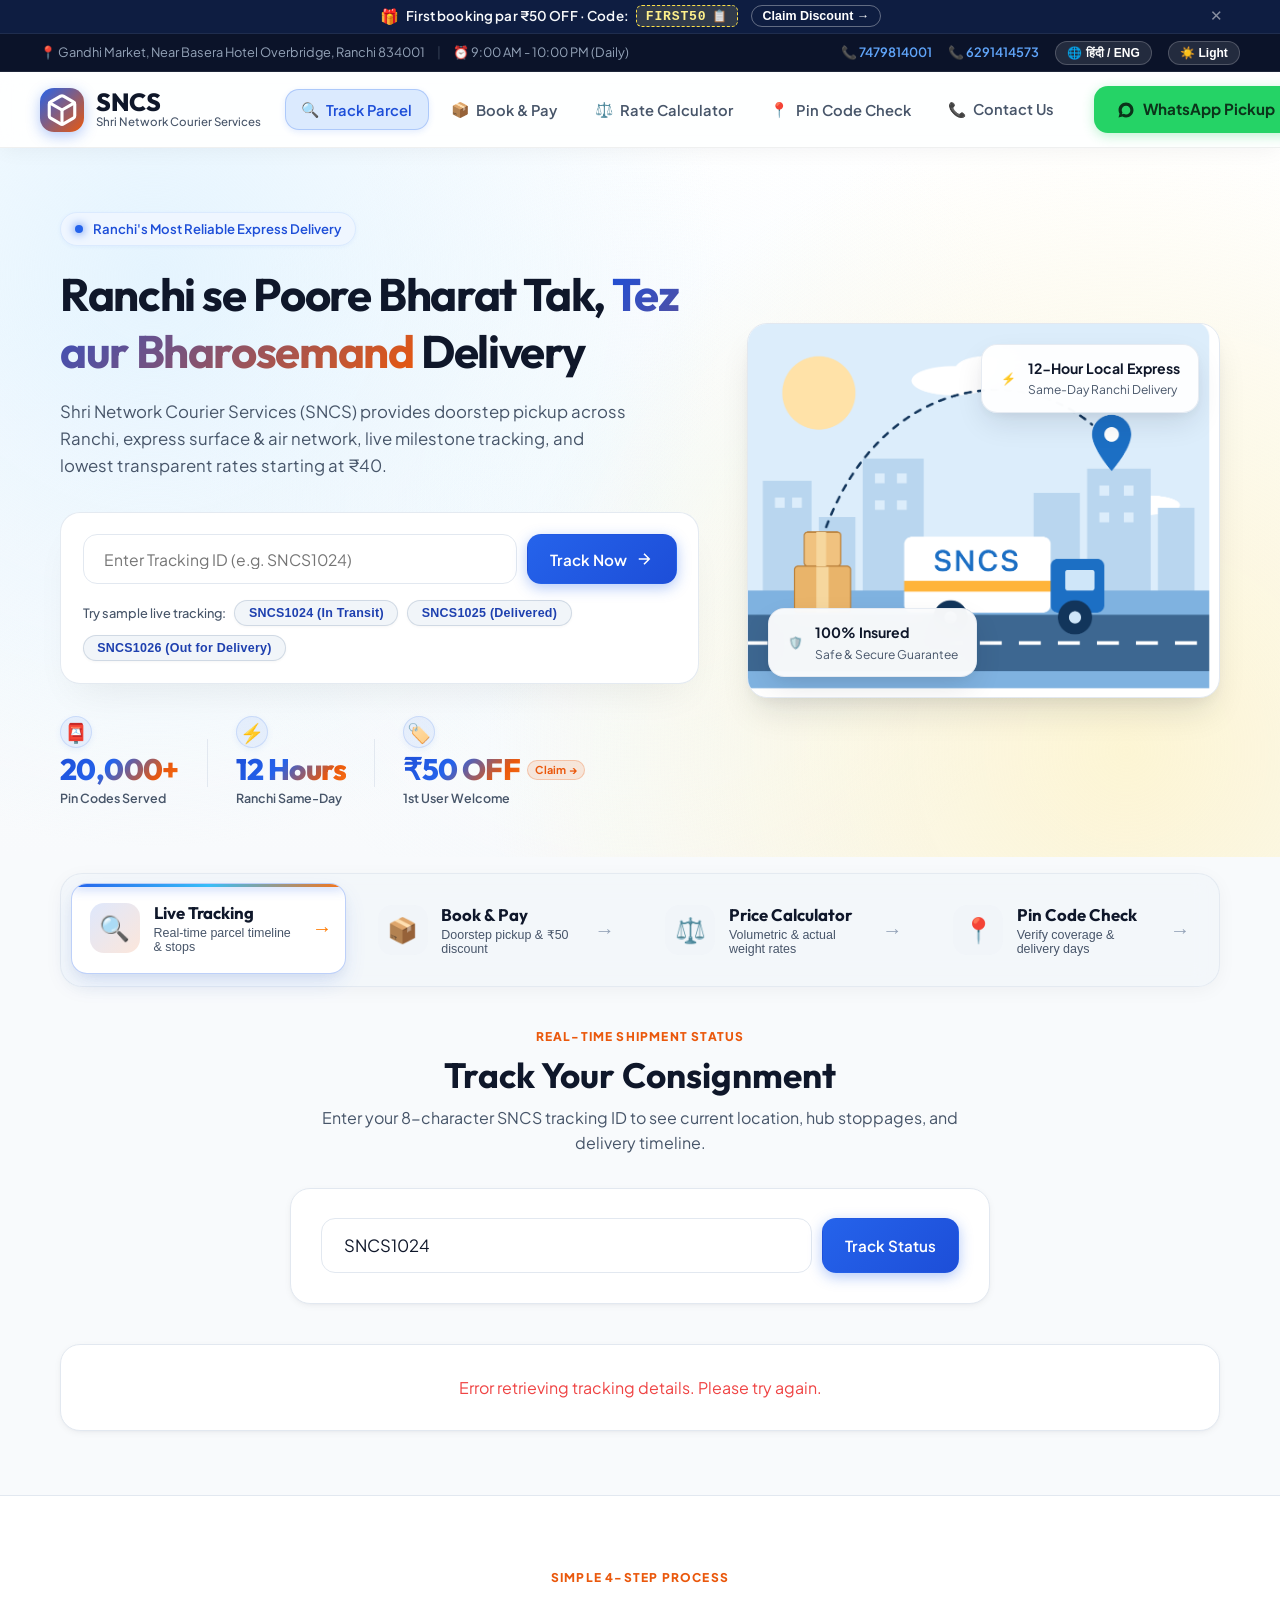
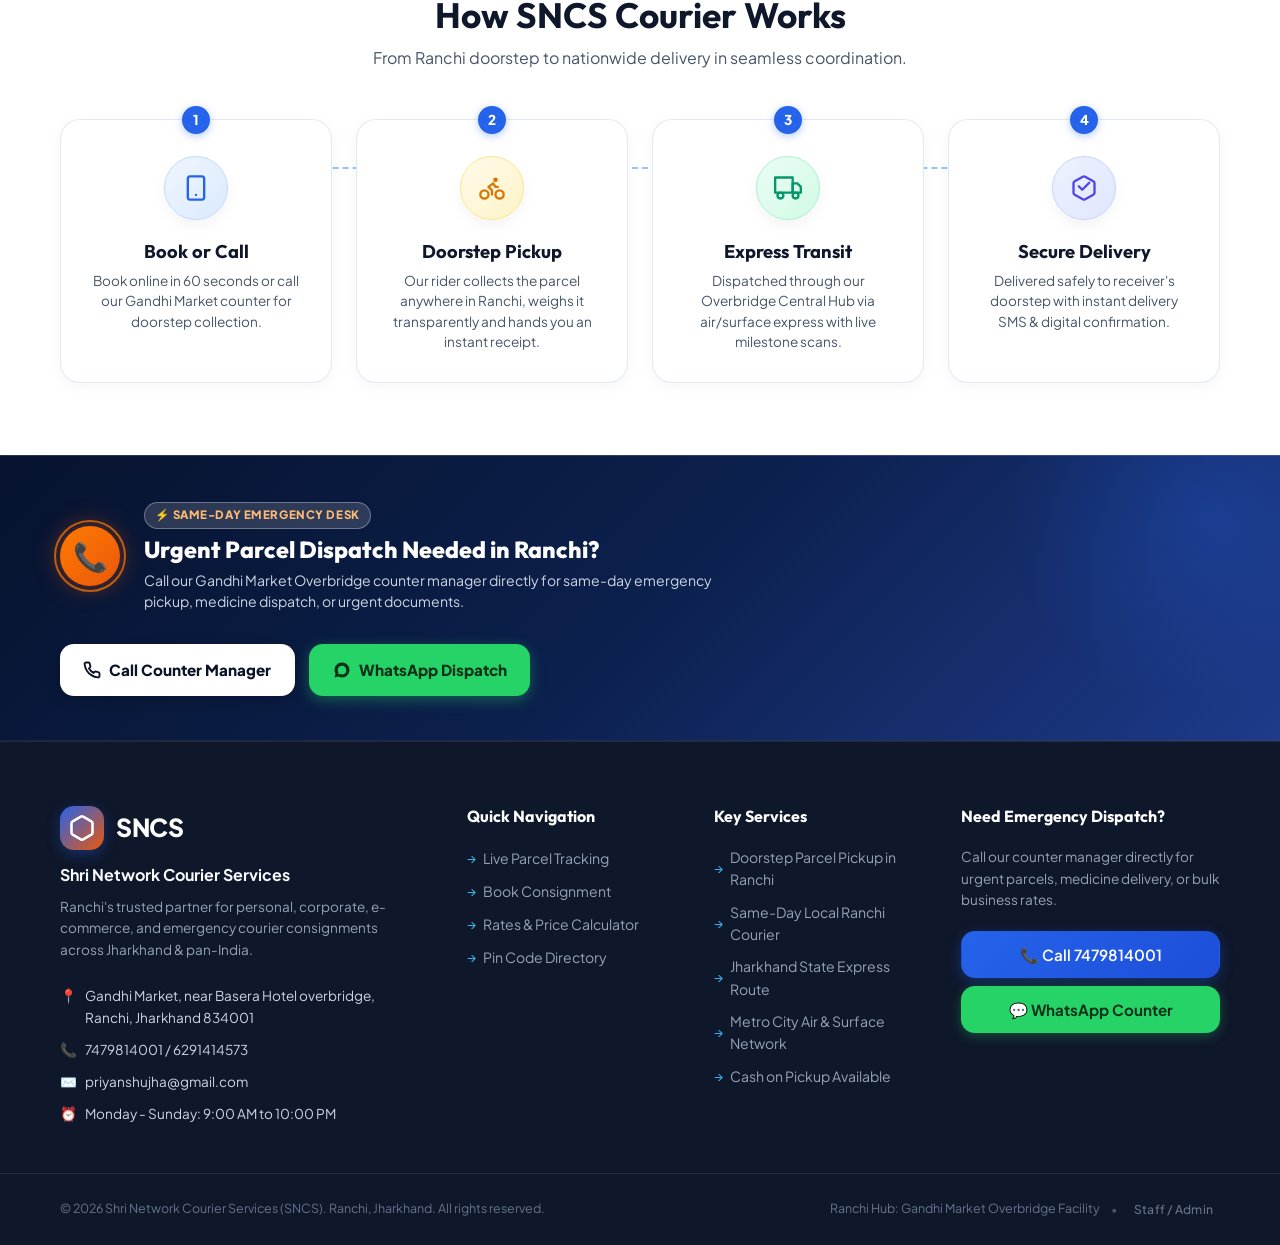
==== commit 91305167: "Change in the discount icon and change in the location of the staff login" ====
--- a/templates/index.html
+++ b/templates/index.html
@@ -12,29 +12,41 @@
 </head>
 <body>
 
-  <!-- Festive Banner -->
-  <aside id="festive-banner" class="festive-banner" aria-label="Special Offers">
-    <div class="container festive-content">
-      <span class="festive-tag">SPECIAL OFFER</span>
-      <p id="festive-text" class="festive-text">🎉 Flat ₹50 OFF on your first booking! Doorstep pickup available across Ranchi.</p>
-      <button class="festive-cta" onclick="handleBookNowClick(event)">Claim Discount →</button>
-    </div>
-  </aside>
-
-  <!-- Top Announcement Bar -->
-  <div class="top-bar">
-    <div class="header-container top-bar-inner">
-      <div class="top-info">
-        <span>📍 Gandhi Market, Near Basera Hotel Overbridge, Ranchi 834001</span>
-        <span class="divider">|</span>
-        <span>⏰ 9:00 AM - 10:00 PM (Daily)</span>
-      </div>
-      <div class="top-actions">
-        <a href="tel:7479814001" class="top-phone">📞 7479814001</a>
-        <a href="tel:6291414573" class="top-phone">📞 6291414573</a>
-        <button id="lang-toggle-btn" class="lang-btn" onclick="toggleLanguage()">🌐 हिंदी / ENG</button>
-        <button id="theme-toggle-btn" class="theme-toggle-btn" onclick="toggleTheme()">☀️ Light</button>
-        <a href="/admin" class="staff-login-link" target="_blank">🔑 Staff / Admin</a>
+  <!-- Unified Top Announcement Header Block -->
+  <div class="top-header-block" id="top-header-block">
+    <!-- 1. Compact Slim Offer Bar (32-36px height) -->
+    <aside id="festive-banner" class="festive-banner" aria-label="Special Offer Announcement">
+      <div class="container festive-content">
+        <div class="offer-message-wrap">
+          <span class="offer-gift-icon" aria-hidden="true">🎁</span>
+          <span id="festive-prefix" class="festive-prefix" data-i18n="offer_prefix">First booking par ₹50 OFF · Code:</span>
+          <button type="button" class="promo-chip" id="banner-promo-chip" onclick="copyBannerPromoCode(event)" title="Click to copy promo code" aria-label="Copy promo code FIRST50">
+            <span class="code-text" id="banner-promo-code">FIRST50</span>
+            <span class="copy-icon" aria-hidden="true">📋</span>
+            <span class="copy-tooltip" id="banner-copy-tooltip">Copied!</span>
+          </button>
+        </div>
+        <button type="button" class="festive-cta-ghost" onclick="claimOfferDiscount(event)" aria-label="Claim ₹50 discount on booking">
+          <span data-i18n="offer_claim">Claim Discount →</span>
+        </button>
+        <button type="button" class="festive-close-btn" onclick="closeOfferBanner()" title="Dismiss announcement" aria-label="Close offer bar">✕</button>
+      </div>
+    </aside>
+
+    <!-- 2. Address, Hours & Actions Bar -->
+    <div class="top-bar">
+      <div class="header-container top-bar-inner">
+        <div class="top-info">
+          <span>📍 Gandhi Market, Near Basera Hotel Overbridge, Ranchi 834001</span>
+          <span class="divider">|</span>
+          <span>⏰ 9:00 AM - 10:00 PM (Daily)</span>
+        </div>
+        <div class="top-actions">
+          <a href="tel:7479814001" class="top-phone" aria-label="Call Ranchi Phone 1">📞 7479814001</a>
+          <a href="tel:6291414573" class="top-phone" aria-label="Call Ranchi Phone 2">📞 6291414573</a>
+          <button id="lang-toggle-btn" class="lang-btn" onclick="toggleLanguage()" aria-label="Toggle language English or Hindi">🌐 हिंदी / ENG</button>
+          <button id="theme-toggle-btn" class="theme-toggle-btn" onclick="toggleTheme()" aria-label="Toggle Light or Dark theme">☀️ Light</button>
+        </div>
       </div>
     </div>
   </div>
@@ -136,9 +148,12 @@
             <span class="stat-label">Ranchi Same-Day</span>
           </div>
           <div class="stat-divider"></div>
-          <div class="stat-item">
+          <div class="stat-item stat-item-clickable" id="hero-stat-offer" onclick="navigateToBookWithPromo('FIRST50')" onkeydown="if(event.key==='Enter'||event.key===' '){event.preventDefault();navigateToBookWithPromo('FIRST50');}" role="button" tabindex="0" title="Click to claim ₹50 welcome discount with code FIRST50" aria-label="Claim ₹50 OFF first booking welcome discount with code FIRST50">
             <span class="stat-icon">🏷️</span>
-            <span class="stat-number">₹50 OFF</span>
+            <div class="stat-number-wrap">
+              <span class="stat-number">₹50 OFF</span>
+              <span class="stat-claim-badge">Claim →</span>
+            </div>
             <span class="stat-label">1st User Welcome</span>
           </div>
         </div>
@@ -444,6 +459,24 @@
                   </div>
                 </div>
 
+                <!-- Promo Code Box -->
+                <div class="booking-promo-box">
+                  <div class="promo-box-title">
+                    <span>🏷️</span>
+                    <label for="booking_promo_code">Have a Coupon / Promo Code?</label>
+                  </div>
+                  <div class="promo-input-row">
+                    <div class="input-with-icon promo-field-wrap">
+                      <span class="field-icon">🎟️</span>
+                      <input type="text" id="booking_promo_code" placeholder="Enter coupon (e.g. FIRST50)" autocomplete="off" autocapitalize="characters" onkeydown="if(event.key==='Enter'){event.preventDefault();applyBookingPromoCode();}">
+                    </div>
+                    <button type="button" id="promo-apply-btn" class="btn btn-secondary promo-apply-btn" onclick="applyBookingPromoCode()">
+                      <span>Apply</span>
+                    </button>
+                  </div>
+                  <div id="promo-alert-box" class="promo-alert hidden"></div>
+                </div>
+
                 <div class="payment-method-selector">
                   <label class="payment-option">
                     <input type="radio" name="payment_mode" value="Online (UPI/Razorpay)" checked>
@@ -518,7 +551,7 @@
                   <span id="sum-base-price">₹40.00</span>
                 </div>
                 <div class="price-row discount-row" id="sum-discount-row">
-                  <span>First Booking Offer:</span>
+                  <span id="sum-discount-label">First Booking Offer:</span>
                   <span class="discount-val" id="sum-discount-val">- ₹50.00</span>
                 </div>
                 <div class="total-highlight-box">
@@ -898,7 +931,6 @@
           <li><a href="javascript:switchTab('book')"><span>→</span> Book Consignment</a></li>
           <li><a href="javascript:switchTab('price')"><span>→</span> Rates & Price Calculator</a></li>
           <li><a href="javascript:switchTab('pincode')"><span>→</span> Pin Code Directory</a></li>
-          <li><a href="/admin"><span>→</span> Staff Admin Panel</a></li>
         </ul>
       </div>
 
@@ -924,10 +956,38 @@
     <div class="footer-bottom">
       <div class="container footer-bottom-inner">
         <p>© 2026 Shri Network Courier Services (SNCS). Ranchi, Jharkhand. All rights reserved.</p>
-        <p>Ranchi Hub: Gandhi Market Overbridge Facility</p>
+        <div class="footer-bottom-links">
+          <span>Ranchi Hub: Gandhi Market Overbridge Facility</span>
+          <span class="footer-separator" aria-hidden="true">•</span>
+          <a href="/admin" class="footer-admin-link" aria-label="Staff and Admin Portal">Staff / Admin</a>
+        </div>
       </div>
     </div>
   </footer>
+
+  <!-- Mobile App-Style Bottom Navigation Dock (Visible on Mobile & Tablet) -->
+  <nav class="mobile-bottom-dock" aria-label="Mobile Navigation">
+    <button class="mobile-dock-btn active" data-tab="track" onclick="switchTab('track')">
+      <span class="dock-icon">🔍</span>
+      <span class="dock-label">Track</span>
+    </button>
+    <button class="mobile-dock-btn" data-tab="book" onclick="switchTab('book')">
+      <span class="dock-icon">📦</span>
+      <span class="dock-label">Book</span>
+    </button>
+    <button class="mobile-dock-btn" data-tab="price" onclick="switchTab('price')">
+      <span class="dock-icon">⚖️</span>
+      <span class="dock-label">Rates</span>
+    </button>
+    <button class="mobile-dock-btn" data-tab="pincode" onclick="switchTab('pincode')">
+      <span class="dock-icon">📍</span>
+      <span class="dock-label">Pincode</span>
+    </button>
+    <a href="https://wa.me/917479814001?text=Namaste%20SNCS%20Courier,%20I%20need%20doorstep%20pickup%20in%20Ranchi" target="_blank" class="mobile-dock-btn">
+      <span class="dock-icon">💬</span>
+      <span class="dock-label">WhatsApp</span>
+    </a>
+  </nav>
 
   <!-- Scripts -->
   <script src="/static/js/app.js"></script>
--- a/static/css/style.css
+++ b/static/css/style.css
@@ -83,6 +83,9 @@
 html {
   scroll-behavior: smooth;
   font-size: 16px;
+  overflow-x: hidden;
+  width: 100%;
+  max-width: 100%;
 }
 
 /* Offset sticky navbar when smooth scrolling to sections */
@@ -105,6 +108,8 @@
   color: var(--text-main);
   line-height: 1.6;
   overflow-x: hidden;
+  width: 100%;
+  max-width: 100%;
   -webkit-font-smoothing: antialiased;
   transition: background-color 0.3s ease, color 0.3s ease;
 }
@@ -114,6 +119,15 @@
   max-width: 1200px;
   margin: 0 auto;
   padding: 0 1.25rem;
+}
+
+/* Responsive Table Wrapper for swipeable data tables */
+.table-responsive {
+  display: block;
+  width: 100%;
+  overflow-x: auto;
+  -webkit-overflow-scrolling: touch;
+  margin-bottom: 1rem;
 }
 
 /* Typography */
@@ -149,95 +163,224 @@
 }
 
 /* ==========================================================
-   FESTIVE BANNER & TOP BAR
+   UNIFIED TOP HEADER BLOCK (OFFER BAR & INFO BAR)
    ========================================================== */
+.top-header-block {
+  background: #0b1329;
+  border-bottom: 1px solid rgba(255, 255, 255, 0.08);
+  position: relative;
+  z-index: 101;
+  transition: background-color 0.3s ease;
+}
+
+body.dark-mode .top-header-block {
+  background: #060b18;
+  border-bottom: 1px solid rgba(255, 255, 255, 0.06);
+}
+
+/* 1. Compact Slim Offer Bar (32-36px height) */
 .festive-banner {
-  background: linear-gradient(90deg, #09132b 0%, #17336e 50%, #09132b 100%);
+  background: rgba(37, 99, 235, 0.12);
+  border-bottom: 1px solid rgba(255, 255, 255, 0.07);
   color: #ffffff;
-  padding: 0.58rem 0;
-  font-size: 0.88rem;
-  border-bottom: 1px solid rgba(59, 130, 246, 0.28);
+  min-height: 34px;
+  padding: 0.32rem 0;
+  font-size: 0.84rem;
+  line-height: 1.4;
   position: relative;
-  z-index: 50;
-  box-shadow: 0 4px 14px rgba(9, 19, 43, 0.35);
-  animation: bannerSlideDown 0.4s ease-out;
-}
-
-@keyframes bannerSlideDown {
-  from { transform: translateY(-100%); opacity: 0; }
-  to { transform: translateY(0); opacity: 1; }
+  transition: all 0.25s ease;
+}
+
+body.dark-mode .festive-banner {
+  background: rgba(30, 58, 138, 0.2);
+  border-bottom-color: rgba(255, 255, 255, 0.05);
 }
 
 .festive-content {
   display: flex;
   align-items: center;
   justify-content: center;
-  gap: 1rem;
+  gap: 0.85rem;
   flex-wrap: wrap;
   text-align: center;
-}
-
-@keyframes festivePillPulse {
-  0%, 100% {
-    transform: scale(1);
-    box-shadow: 0 0 8px rgba(255, 158, 0, 0.5), 0 0 18px rgba(255, 158, 0, 0.3);
-  }
-  50% {
-    transform: scale(1.05);
-    box-shadow: 0 0 18px rgba(255, 158, 0, 0.95), 0 0 30px rgba(255, 122, 0, 0.6);
-  }
-}
-
-.festive-tag {
-  background: linear-gradient(135deg, #ffb703 0%, #fb8500 100%);
-  color: #08101e;
-  font-size: 0.72rem;
-  font-weight: 900;
-  padding: 0.28rem 0.85rem;
-  border-radius: var(--radius-full);
-  letter-spacing: 0.08em;
-  box-shadow: 0 0 12px rgba(255, 158, 0, 0.6);
+  position: relative;
+  padding: 0 2.2rem 0 1rem;
+}
+
+.offer-message-wrap {
   display: inline-flex;
   align-items: center;
+  gap: 0.45rem;
+  color: #f1f5f9;
+  font-weight: 500;
+  font-size: 0.84rem;
+}
+
+.offer-gift-icon {
+  font-size: 0.95rem;
+  display: inline-block;
+  animation: giftBounce 2.5s ease-in-out infinite;
+}
+
+@keyframes giftBounce {
+  0%, 100% { transform: scale(1) rotate(0deg); }
+  15% { transform: scale(1.15) rotate(-6deg); }
+  30% { transform: scale(1.15) rotate(6deg); }
+  45% { transform: scale(1) rotate(0deg); }
+}
+
+.festive-prefix {
+  color: #f8fafc;
+  font-weight: 600;
+  letter-spacing: 0.01em;
+}
+
+/* Clickable Promo Code Chip */
+.promo-chip {
+  display: inline-flex;
+  align-items: center;
   gap: 0.35rem;
-  border: 1px solid rgba(255, 255, 255, 0.4);
-  animation: festivePillPulse 2s ease-in-out infinite;
-  text-shadow: 0 1px 0 rgba(255, 255, 255, 0.2);
-  user-select: none;
-}
-
-.festive-text {
-  font-weight: 600;
-  color: #ffffff !important;
-  letter-spacing: 0.01em;
-}
-
-.festive-cta {
-  background: rgba(255, 255, 255, 0.15);
-  border: 1px solid rgba(255, 255, 255, 0.45);
+  background: rgba(254, 240, 138, 0.14);
+  border: 1px dashed #fde047;
+  color: #fef08a;
+  padding: 0.15rem 0.55rem;
+  border-radius: 6px;
+  font-weight: 700;
+  font-family: ui-monospace, SFMono-Regular, Menlo, Monaco, Consolas, monospace;
+  font-size: 0.82rem;
+  letter-spacing: 0.06em;
+  cursor: pointer;
+  transition: all 0.2s cubic-bezier(0.16, 1, 0.3, 1);
+  position: relative;
+  user-select: all;
+  -webkit-tap-highlight-color: transparent;
+}
+
+.promo-chip:hover {
+  background: rgba(254, 240, 138, 0.25);
+  border-color: #ffffff;
   color: #ffffff;
-  padding: 0.25rem 0.9rem;
+  transform: translateY(-1px);
+  box-shadow: 0 2px 8px rgba(254, 240, 138, 0.25);
+}
+
+.promo-chip:active {
+  transform: scale(0.96);
+}
+
+.promo-chip .copy-icon {
+  font-size: 0.75rem;
+  opacity: 0.85;
+  transition: transform 0.2s ease;
+}
+
+.promo-chip:hover .copy-icon {
+  transform: scale(1.1);
+  opacity: 1;
+}
+
+.copy-tooltip {
+  position: absolute;
+  top: -26px;
+  left: 50%;
+  transform: translateX(-50%) translateY(4px);
+  background: #10b981;
+  color: #ffffff;
+  padding: 0.12rem 0.45rem;
+  border-radius: 4px;
+  font-size: 0.68rem;
+  font-weight: 700;
+  white-space: nowrap;
+  pointer-events: none;
+  opacity: 0;
+  visibility: hidden;
+  transition: all 0.2s cubic-bezier(0.16, 1, 0.3, 1);
+  box-shadow: 0 2px 6px rgba(0, 0, 0, 0.25);
+  font-family: var(--font-body);
+}
+
+.copy-tooltip::after {
+  content: '';
+  position: absolute;
+  top: 100%;
+  left: 50%;
+  transform: translateX(-50%);
+  border: 4px solid transparent;
+  border-top-color: #10b981;
+}
+
+.promo-chip.copied .copy-tooltip {
+  opacity: 1;
+  visibility: visible;
+  transform: translateX(-50%) translateY(0);
+}
+
+.promo-chip.copied {
+  border-color: #34d399;
+  color: #34d399;
+  background: rgba(16, 185, 129, 0.2);
+}
+
+/* Ghost / Outline Claim Button */
+.festive-cta-ghost {
+  background: transparent;
+  border: 1px solid rgba(255, 255, 255, 0.35);
+  color: #ffffff;
+  padding: 0.18rem 0.65rem;
   border-radius: var(--radius-full);
   cursor: pointer;
+  font-size: 0.78rem;
+  font-weight: 600;
+  display: inline-flex;
+  align-items: center;
+  gap: 0.25rem;
+  white-space: nowrap;
+  transition: all 0.2s cubic-bezier(0.16, 1, 0.3, 1);
+}
+
+.festive-cta-ghost:hover {
+  background: rgba(255, 255, 255, 0.15);
+  border-color: #ffffff;
+  color: #ffffff;
+  transform: translateY(-1px);
+}
+
+.festive-cta-ghost:active {
+  transform: translateY(0) scale(0.98);
+}
+
+/* Close Banner Button */
+.festive-close-btn {
+  position: absolute;
+  right: 0.65rem;
+  top: 50%;
+  transform: translateY(-50%);
+  background: transparent;
+  border: none;
+  color: rgba(255, 255, 255, 0.5);
+  cursor: pointer;
+  font-size: 0.92rem;
+  line-height: 1;
+  padding: 0.25rem 0.4rem;
+  border-radius: 4px;
+  transition: all 0.2s ease;
+  display: flex;
+  align-items: center;
+  justify-content: center;
+}
+
+.festive-close-btn:hover {
+  color: #ffffff;
+  background: rgba(255, 255, 255, 0.12);
+}
+
+/* 2. Top Info Bar */
+.top-bar {
+  background: transparent;
+  padding: 0.42rem 0;
   font-size: 0.8rem;
-  font-weight: 700;
-  transition: all 0.25s cubic-bezier(0.16, 1, 0.3, 1);
-  box-shadow: 0 2px 6px rgba(0, 0, 0, 0.15);
-}
-
-.festive-cta:hover {
-  background: #ffffff;
-  color: #1e3a8a;
-  transform: translateY(-1px) scale(1.03);
-  box-shadow: 0 4px 12px rgba(255, 255, 255, 0.25);
-}
-
-.top-bar {
-  background: #0f172a;
-  border-bottom: 1px solid rgba(255, 255, 255, 0.08);
-  padding: 0.5rem 0;
-  font-size: 0.82rem;
   color: #94a3b8;
+  border-bottom: none;
 }
 
 .top-bar-inner {
@@ -583,12 +726,15 @@
   display: inline-flex;
   align-items: center;
   gap: 0.35rem;
-  padding: 0.25rem 0.65rem;
+  padding: 0.28rem 0.65rem;
   border-radius: var(--radius-sm);
   font-size: 0.76rem;
   font-weight: 600;
-  line-height: 1.35;
+  line-height: 1.4;
   margin-top: 0.35rem;
+  white-space: normal;
+  word-break: break-word;
+  max-width: 100%;
   transition: all 0.2s ease;
 }
 
@@ -890,6 +1036,57 @@
   width: 1px;
   height: 48px;
   background: var(--border-light);
+}
+
+/* Hero Clickable Offer Stat */
+.stat-item-clickable {
+  cursor: pointer;
+  position: relative;
+  transition: transform 0.22s cubic-bezier(0.16, 1, 0.3, 1), background-color 0.2s ease, box-shadow 0.2s ease;
+  border-radius: 12px;
+  padding: 0.35rem 0.6rem;
+  margin: -0.35rem -0.6rem;
+}
+
+.stat-item-clickable:hover {
+  transform: translateY(-3px);
+  background: rgba(37, 99, 235, 0.06);
+}
+
+body.dark-mode .stat-item-clickable:hover {
+  background: rgba(37, 99, 235, 0.15);
+}
+
+.stat-item-clickable:focus-visible {
+  outline: 2px solid #2563eb;
+  outline-offset: 3px;
+}
+
+.stat-number-wrap {
+  display: flex;
+  align-items: center;
+  gap: 0.45rem;
+}
+
+.stat-claim-badge {
+  font-size: 0.68rem;
+  font-weight: 700;
+  color: #ea580c;
+  background: rgba(234, 88, 12, 0.12);
+  border: 1px solid rgba(234, 88, 12, 0.25);
+  padding: 0.12rem 0.45rem;
+  border-radius: var(--radius-full);
+  letter-spacing: 0.02em;
+  transition: all 0.2s ease;
+  display: inline-block;
+  line-height: 1.3;
+}
+
+.stat-item-clickable:hover .stat-claim-badge {
+  background: #ea580c;
+  color: #ffffff;
+  transform: translateX(2px);
+  box-shadow: 0 2px 6px rgba(234, 88, 12, 0.3);
 }
 
 .hero-image-col {
@@ -1880,6 +2077,105 @@
   font-weight: 500;
 }
 
+/* Booking Promo Code Box */
+.booking-promo-box {
+  background: var(--bg-card-subtle);
+  border: 1.5px dashed var(--border-subtle);
+  border-radius: var(--radius-md);
+  padding: 1.1rem 1.25rem;
+  margin-bottom: 1.5rem;
+  transition: all 0.25s ease;
+}
+
+.booking-promo-box:focus-within {
+  border-color: #2563eb;
+  border-style: solid;
+  box-shadow: 0 0 0 3px rgba(37, 99, 235, 0.12);
+}
+
+.promo-box-title {
+  display: flex;
+  align-items: center;
+  gap: 0.45rem;
+  margin-bottom: 0.65rem;
+}
+
+.promo-box-title label {
+  font-size: 0.88rem;
+  font-weight: 700;
+  color: var(--text-main);
+  margin-bottom: 0;
+  cursor: pointer;
+}
+
+.promo-input-row {
+  display: flex;
+  gap: 0.65rem;
+  align-items: stretch;
+}
+
+.promo-field-wrap {
+  flex: 1;
+}
+
+.promo-field-wrap input {
+  text-transform: uppercase;
+  font-family: ui-monospace, SFMono-Regular, Menlo, Monaco, Consolas, monospace;
+  font-weight: 700;
+  letter-spacing: 0.05em;
+}
+
+.promo-apply-btn {
+  padding: 0 1.25rem;
+  font-weight: 700;
+  white-space: nowrap;
+}
+
+.promo-alert {
+  margin-top: 0.65rem;
+  padding: 0.5rem 0.85rem;
+  border-radius: var(--radius-sm);
+  font-size: 0.82rem;
+  font-weight: 600;
+  line-height: 1.4;
+  display: flex;
+  align-items: center;
+  justify-content: space-between;
+  gap: 0.5rem;
+  animation: fadeIn 0.25s ease-out;
+}
+
+.promo-alert.alert-success {
+  background: rgba(16, 185, 129, 0.12);
+  border: 1px solid rgba(16, 185, 129, 0.35);
+  color: #059669;
+}
+
+body.dark-mode .promo-alert.alert-success {
+  background: rgba(16, 185, 129, 0.2);
+  color: #34d399;
+}
+
+.promo-alert.alert-error {
+  background: rgba(239, 68, 68, 0.12);
+  border: 1px solid rgba(239, 68, 68, 0.35);
+  color: #dc2626;
+}
+
+body.dark-mode .promo-alert.alert-error {
+  background: rgba(239, 68, 68, 0.2);
+  color: #f87171;
+}
+
+.promo-remove-link {
+  color: #ef4444;
+  font-size: 0.75rem;
+  cursor: pointer;
+  text-decoration: underline;
+  margin-left: auto;
+  font-weight: 600;
+}
+
 /* Payment Method Selector */
 .payment-method-selector {
   display: grid;
@@ -2803,9 +3099,47 @@
   gap: 0.75rem;
 }
 
+.footer-bottom-links {
+  display: inline-flex;
+  align-items: center;
+  gap: 0.65rem;
+  flex-wrap: wrap;
+}
+
+.footer-separator {
+  color: #475569;
+  font-size: 0.75rem;
+  user-select: none;
+}
+
+.footer-admin-link {
+  color: #64748b;
+  font-size: 0.76rem;
+  font-weight: 500;
+  text-decoration: none;
+  padding: 0.12rem 0.45rem;
+  border-radius: 4px;
+  transition: all 0.2s ease;
+  letter-spacing: 0.01em;
+}
+
+.footer-admin-link:hover {
+  color: #cbd5e1;
+  background: rgba(255, 255, 255, 0.06);
+}
+
+.footer-admin-link:focus-visible {
+  outline: 1.5px solid #3b82f6;
+  outline-offset: 2px;
+}
+
 /* ==========================================================
-   RESPONSIVENESS (MOBILE OPTIMIZED)
+   RESPONSIVENESS (MOBILE, TABLET & DESKTOP OPTIMIZED)
    ========================================================== */
+.mobile-bottom-dock {
+  display: none;
+}
+
 @media (max-width: 1200px) {
   .header-container {
     padding: 0 1.25rem;
@@ -2818,6 +3152,9 @@
 }
 
 @media (max-width: 992px) {
+  body:not(.admin-body) {
+    padding-bottom: 76px !important; /* Reserve height for mobile bottom dock */
+  }
   .header-container {
     padding: 0 1rem;
     justify-content: space-between;
@@ -2825,6 +3162,54 @@
   .desktop-nav {
     display: none;
   }
+  .mobile-bottom-dock {
+    display: flex;
+    position: fixed;
+    bottom: 0;
+    left: 0;
+    right: 0;
+    height: 64px;
+    background: rgba(15, 23, 42, 0.95);
+    backdrop-filter: blur(16px);
+    -webkit-backdrop-filter: blur(16px);
+    border-top: 1px solid rgba(255, 255, 255, 0.12);
+    z-index: 9999;
+    justify-content: space-around;
+    align-items: center;
+    padding: 0 0.5rem;
+    padding-bottom: env(safe-area-inset-bottom, 0px);
+    box-shadow: 0 -4px 25px rgba(0, 0, 0, 0.5);
+  }
+  .mobile-dock-btn {
+    display: flex;
+    flex-direction: column;
+    align-items: center;
+    justify-content: center;
+    background: transparent;
+    border: none;
+    color: #94a3b8;
+    font-size: 0.72rem;
+    font-weight: 600;
+    text-decoration: none;
+    cursor: pointer;
+    padding: 0.35rem 0.5rem;
+    border-radius: 8px;
+    transition: all 0.2s ease;
+    flex: 1;
+    text-align: center;
+    -webkit-tap-highlight-color: transparent;
+  }
+  .mobile-dock-btn .dock-icon {
+    font-size: 1.25rem;
+    margin-bottom: 2px;
+    transition: transform 0.2s ease;
+  }
+  .mobile-dock-btn.active, .mobile-dock-btn:hover {
+    color: #38bdf8;
+  }
+  .mobile-dock-btn.active .dock-icon {
+    transform: translateY(-2px);
+  }
   .hero-grid {
     grid-template-columns: 1fr;
     gap: 2rem;
@@ -2851,14 +3236,356 @@
 }
 
 @media (max-width: 640px) {
-  .desktop-nav {
+  /* Prevent iOS automatic screen zoom on input click */
+  input, select, textarea {
+    font-size: 16px !important;
+  }
+  .container {
+    padding: 0 0.85rem;
+    width: 100%;
+    max-width: 100%;
+  }
+  .top-bar-inner {
+    flex-direction: column;
+    text-align: center;
+    gap: 0.35rem;
+  }
+  .top-info {
+    justify-content: center;
+    font-size: 0.75rem;
+    flex-wrap: wrap;
+    gap: 0.35rem;
+  }
+  .top-actions {
+    justify-content: center;
+    flex-wrap: wrap;
+    gap: 0.4rem;
+  }
+  .festive-banner {
+    padding: 0.28rem 0;
+    font-size: 0.78rem;
+  }
+  .festive-content {
+    gap: 0.35rem;
+    padding: 0 1.8rem 0 0.5rem;
+    justify-content: center;
+  }
+  .offer-message-wrap {
+    font-size: 0.76rem;
+    gap: 0.3rem;
+  }
+  .promo-chip {
+    font-size: 0.74rem;
+    padding: 0.1rem 0.42rem;
+  }
+  .festive-cta-ghost {
+    font-size: 0.7rem;
+    padding: 0.14rem 0.48rem;
+  }
+  .festive-close-btn {
+    right: 0.35rem;
+    font-size: 0.85rem;
+  }
+  .header-container {
+    padding: 0 0.75rem;
+    gap: 0.5rem;
+  }
+  .brand-logo {
+    gap: 0.5rem;
+  }
+  .logo-icon {
+    width: 38px;
+    height: 38px;
+  }
+  .logo-icon svg {
+    width: 20px;
+    height: 20px;
+  }
+  .brand-title {
+    font-size: 1.25rem;
+  }
+  .brand-subtitle {
+    font-size: 0.68rem;
+  }
+  .header-cta-group {
+    gap: 0.45rem;
+  }
+  .header-cta-group .btn {
+    padding: 0.5rem 0.85rem;
+    font-size: 0.82rem;
+  }
+  .header-cta-group .btn-whatsapp span {
+    display: none; /* Icon only on mobile to save space */
+  }
+  .hero-section {
+    padding: 2rem 0 1.75rem;
+  }
+  .badge-pill {
+    font-size: 0.75rem;
+    padding: 0.25rem 0.7rem;
+    margin-bottom: 0.85rem;
+  }
+  .hero-headline {
+    font-size: 1.75rem;
+    line-height: 1.2;
+    margin-bottom: 0.85rem;
+  }
+  .hero-desc {
+    font-size: 0.88rem;
+    margin-bottom: 1.35rem;
+  }
+  .hero-track-card {
+    padding: 1rem 0.85rem;
+    border-radius: 16px;
+    margin-bottom: 1.35rem;
+  }
+  .input-with-button {
+    flex-direction: column;
+    gap: 0.55rem;
+  }
+  .input-with-button input {
+    width: 100% !important;
+    padding: 0.8rem 1rem;
+    font-size: 0.95rem;
+    border-radius: 12px;
+  }
+  .input-with-button .btn {
+    width: 100% !important;
+    padding: 0.8rem 1rem;
+    font-size: 0.95rem;
+    border-radius: 12px;
+  }
+  .sample-ids {
+    margin-top: 0.75rem;
+    font-size: 0.76rem;
+    gap: 0.4rem;
+  }
+  .chip-btn {
+    padding: 0.28rem 0.65rem;
+    font-size: 0.75rem;
+  }
+  .hero-stats {
+    display: grid;
+    grid-template-columns: repeat(3, 1fr);
+    gap: 0.5rem;
+    margin-top: 1rem;
+    width: 100%;
+  }
+  .stat-divider {
     display: none;
   }
-  .hero-headline {
-    font-size: 2.1rem;
+  .stat-item {
+    align-items: center;
+    text-align: center;
+  }
+  .stat-item-clickable {
+    padding: 0.25rem 0.35rem;
+    margin: -0.25rem -0.35rem;
+  }
+  .stat-number-wrap {
+    flex-wrap: wrap;
+    justify-content: center;
+    gap: 0.2rem;
+  }
+  .stat-claim-badge {
+    font-size: 0.62rem;
+    padding: 0.08rem 0.35rem;
+  }
+  .stat-number {
+    font-size: 1.4rem;
+  }
+  .stat-label {
+    font-size: 0.7rem;
+    text-align: center;
+  }
+  .floating-badge {
+    padding: 0.45rem 0.75rem;
+    font-size: 0.74rem;
+    border-radius: 12px;
+  }
+  .floating-badge strong {
+    font-size: 0.82rem;
+  }
+  .floating-badge span {
+    font-size: 0.7rem;
+  }
+  .badge-top-right {
+    top: 0.65rem;
+    right: 0.65rem;
+  }
+  .badge-bottom-left {
+    bottom: 0.65rem;
+    left: 0.65rem;
   }
   .action-dock {
     grid-template-columns: 1fr;
+    gap: 0.5rem;
+    padding: 0.5rem;
+    border-radius: 16px;
+  }
+  .dock-card {
+    padding: 0.85rem 0.75rem;
+    gap: 0.75rem;
+    border-radius: 12px;
+  }
+  .dock-icon-box {
+    width: 44px;
+    height: 44px;
+    font-size: 1.35rem;
+  }
+  .dock-text h3 {
+    font-size: 0.98rem;
+  }
+  .dock-text p {
+    font-size: 0.75rem;
+  }
+  .container-scroll-wrapper {
+    perspective: none;
+    padding: 0.5rem 0 1.5rem;
+  }
+  .container-scroll-title {
+    margin-bottom: 1.25rem;
+  }
+  .container-scroll-heading {
+    font-size: 1.45rem;
+  }
+  .container-scroll-sub {
+    font-size: 0.82rem;
+  }
+  .container-scroll-card {
+    border-width: 3px;
+    border-radius: 18px;
+    padding: 0.4rem;
+    transform: none !important;
+    animation: none !important;
+    box-shadow: 0 8px 24px rgba(0, 0, 0, 0.08);
+  }
+  .container-scroll-screen-header {
+    padding: 0.5rem 0.75rem;
+    border-radius: 14px 14px 0 0;
+  }
+  .screen-title-tab {
+    font-size: 0.72rem;
+  }
+  .container-scroll-inner {
+    padding: 0.85rem 0.7rem;
+    border-radius: 0 0 14px 14px;
+  }
+  .tracking-header-card {
+    padding: 1.15rem 0.85rem;
+    border-radius: 14px;
+    flex-direction: column;
+    align-items: flex-start;
+    gap: 0.75rem;
+  }
+  .tid-label {
+    font-size: 0.7rem;
+  }
+  .tid-value {
+    font-size: 1.55rem;
+    word-break: break-all;
+  }
+  .tracking-route {
+    font-size: 0.85rem;
+    flex-wrap: wrap;
+    gap: 0.4rem;
+  }
+  .flowchart-container {
+    margin: 1.25rem 0;
+    padding: 1rem 0.75rem;
+    overflow-x: auto;
+    -webkit-overflow-scrolling: touch;
+    justify-content: flex-start;
+    gap: 1rem;
+    border-radius: 14px;
+  }
+  .flowchart-beam-track {
+    top: 33px;
+    left: 24px;
+    right: 24px;
+    min-width: 300px;
+  }
+  .flow-node {
+    flex: 0 0 auto;
+    min-width: 72px;
+  }
+  .flow-circle {
+    width: 38px;
+    height: 38px;
+    font-size: 1rem;
+  }
+  .flow-node-title {
+    font-size: 0.72rem;
+    margin-top: 0.5rem;
+    white-space: nowrap;
+  }
+  .timeline-card {
+    padding: 1rem 0.75rem;
+    border-radius: 14px;
+  }
+  .timeline-list {
+    padding-left: 1.35rem;
+  }
+  .timeline-list::before {
+    left: 6px;
+  }
+  .timeline-dot {
+    left: -1.35rem;
+    width: 14px;
+    height: 14px;
+  }
+  .timeline-content {
+    padding: 0.75rem 0.85rem;
+    border-radius: 10px;
+  }
+  .timeline-header {
+    flex-direction: column;
+    align-items: flex-start;
+    gap: 0.2rem;
+  }
+  .timeline-status {
+    font-size: 0.88rem;
+  }
+  .timeline-time {
+    font-size: 0.72rem;
+  }
+  .timeline-hub {
+    font-size: 0.78rem;
+  }
+  .timeline-remarks {
+    font-size: 0.78rem;
+  }
+  .booking-layout {
+    grid-template-columns: 1fr;
+    gap: 1.25rem;
+  }
+  .booking-form-card {
+    padding: 1.15rem 0.85rem;
+    border-radius: 16px;
+  }
+  .booking-step-block {
+    padding-left: 2.75rem;
+    margin-bottom: 1.5rem;
+  }
+  .booking-step-block::before {
+    left: 14px;
+    top: 32px;
+    bottom: -20px;
+  }
+  .step-num-indicator {
+    width: 30px;
+    height: 30px;
+    font-size: 0.85rem;
+  }
+  .form-section-title {
+    margin-bottom: 0.85rem;
+    gap: 0.5rem;
+  }
+  .form-section-title h3 {
+    font-size: 1.05rem;
+  }
+  .form-section-title p {
+    font-size: 0.76rem;
   }
   .form-grid-2,
   .form-grid-3,
@@ -2867,24 +3594,212 @@
   .payment-method-selector {
     grid-template-columns: 1fr;
   }
+  .form-group {
+    margin-bottom: 0.75rem;
+    gap: 0.3rem;
+  }
+  .form-group label {
+    font-size: 0.8rem;
+  }
+  .input-with-icon input,
+  .input-with-icon select {
+    padding-left: 2.35rem !important;
+    padding-right: 0.65rem !important;
+    padding-top: 0.7rem;
+    padding-bottom: 0.7rem;
+    font-size: 0.9rem;
+    border-radius: 10px;
+  }
+  .input-with-icon .field-icon {
+    left: 0.75rem;
+    font-size: 0.95rem;
+  }
+  .input-with-icon.icon-textarea-wrapper textarea {
+    padding-left: 2.35rem !important;
+    padding-right: 0.65rem !important;
+    font-size: 0.9rem;
+    border-radius: 10px;
+  }
+  .payment-method-selector {
+    gap: 0.65rem;
+    margin-bottom: 1.25rem;
+  }
+  .payment-card-box {
+    padding: 0.85rem 0.75rem;
+    gap: 0.65rem;
+    border-radius: 12px;
+  }
+  .pay-icon {
+    font-size: 1.4rem;
+  }
+  .payment-card-box strong {
+    font-size: 0.88rem;
+  }
+  .payment-card-box span {
+    font-size: 0.74rem;
+  }
+  .elevated-sticky-card {
+    padding: 1.15rem 0.85rem;
+    border-radius: 16px;
+  }
+  .summary-header h3 {
+    font-size: 1.1rem;
+  }
+  .spec-row,
+  .price-row {
+    font-size: 0.82rem;
+  }
+  .total-highlight-box {
+    padding: 0.85rem;
+    flex-wrap: wrap;
+    gap: 0.4rem;
+    border-radius: 12px;
+  }
+  .total-main-title {
+    font-size: 0.85rem;
+  }
+  .final-price {
+    font-size: 1.5rem;
+  }
+  .guarantee-box {
+    margin-top: 1rem;
+    padding: 0.75rem;
+  }
+  .guar-item {
+    font-size: 0.74rem;
+  }
+  .card {
+    padding: 1.15rem 0.85rem;
+    border-radius: 16px;
+  }
+  .calc-container {
+    max-width: 100%;
+  }
+  .calc-inputs-grid {
+    gap: 1rem;
+  }
+  .calc-output-card {
+    padding: 1.15rem 0.85rem;
+    border-radius: 14px;
+  }
+  .calc-price-display {
+    font-size: 1.85rem;
+  }
+  .volumetric-box {
+    padding: 0.85rem 0.75rem;
+    margin: 1rem 0;
+    border-radius: 12px;
+  }
+  .volumetric-box h4 {
+    font-size: 0.88rem;
+    margin-bottom: 0.75rem;
+  }
+  .breakdown-row {
+    font-size: 0.82rem;
+  }
+  .pincode-card {
+    padding: 1.15rem 0.85rem;
+    border-radius: 16px;
+  }
+  .quick-pins {
+    gap: 0.35rem;
+    margin-top: 0.75rem;
+    font-size: 0.76rem;
+  }
+  .pincode-result-container {
+    margin-top: 1.25rem;
+    padding: 1rem 0.85rem;
+    border-radius: 14px;
+  }
+  .table-header {
+    flex-direction: column;
+    align-items: flex-start;
+    gap: 0.5rem;
+  }
+  .data-table th,
+  .data-table td {
+    padding: 0.6rem 0.75rem;
+    font-size: 0.82rem;
+  }
   .steps-grid {
     grid-template-columns: 1fr;
+    gap: 1rem;
+  }
+  .how-it-works-section {
+    padding: 2.5rem 0;
+  }
+  .section-heading {
+    margin-bottom: 1.5rem;
+  }
+  .section-heading h2 {
+    font-size: 1.65rem;
+  }
+  .section-heading p {
+    font-size: 0.85rem;
+  }
+  .bento-step-card {
+    padding: 1.65rem 1rem 1.25rem;
+    border-radius: 16px;
+  }
+  .step-icon-circle {
+    width: 52px;
+    height: 52px;
+    margin-bottom: 0.85rem;
+  }
+  .bento-step-card h3 {
+    font-size: 1.05rem;
+  }
+  .bento-step-card p {
+    font-size: 0.8rem;
+  }
+  .urgent-dispatch-banner {
+    padding: 2rem 0;
   }
   .urgent-left {
     flex-direction: column;
     text-align: center;
+    gap: 1rem;
+  }
+  .urgent-phone-badge {
+    width: 52px;
+    height: 52px;
+  }
+  .urgent-phone-icon {
+    font-size: 1.45rem;
+  }
+  .urgent-text h3 {
+    font-size: 1.25rem;
+  }
+  .urgent-text p {
+    font-size: 0.82rem;
   }
   .urgent-cta-actions {
     width: 100%;
     justify-content: center;
+    flex-direction: column;
+    gap: 0.65rem;
   }
   .btn-urgent-call,
   .btn-urgent-wa {
     width: 100%;
     justify-content: center;
+    padding: 0.75rem 1.2rem;
+    font-size: 0.92rem;
   }
   .footer-grid {
     grid-template-columns: 1fr;
+    gap: 2rem;
+  }
+  .main-footer {
+    padding: 2.5rem 0 1rem;
+  }
+  .footer-bottom-inner {
+    flex-direction: column;
+    text-align: center;
+    gap: 0.5rem;
+  }
+  .footer-bottom-links {
+    justify-content: center;
   }
   .stepper-container {
     flex-direction: column;
@@ -2892,6 +3807,282 @@
   }
   .stepper-progress-bg {
     display: none;
+  }
+  /* Modals on mobile */
+  .modal-overlay {
+    padding: 0.5rem;
+  }
+  .modal-card {
+    max-width: 96vw;
+    width: 96vw;
+    padding: 1.15rem 0.85rem;
+    margin: 0.5rem auto;
+    border-radius: 16px;
+  }
+  .receipt-brand h2 {
+    font-size: 1.15rem;
+  }
+  .receipt-tracking-banner {
+    padding: 0.85rem;
+    margin-bottom: 1.15rem;
+  }
+  .tracking-number {
+    font-size: 1.65rem;
+    word-break: break-all;
+  }
+  .receipt-details-grid {
+    grid-template-columns: 1fr;
+    gap: 0.75rem;
+    padding: 0.85rem;
+    margin-bottom: 1.15rem;
+  }
+  .receipt-header {
+    flex-direction: column;
+    align-items: flex-start;
+    gap: 0.5rem;
+    margin-bottom: 1.15rem;
+  }
+  .sncs-toast-container {
+    bottom: 74px !important;
+    left: 0.5rem !important;
+    right: 0.5rem !important;
+    align-items: center;
+  }
+  .sncs-toast {
+    min-width: 0 !important;
+    width: 100% !important;
+    max-width: 100% !important;
+    padding: 0.65rem 0.85rem !important;
+    font-size: 0.82rem !important;
+    border-radius: 10px;
+  }
+  .transit-overbridge-card {
+    padding: 1rem 0.75rem;
+    margin: 1.25rem 0;
+    border-radius: 16px;
+  }
+  .overbridge-header {
+    gap: 0.6rem;
+    margin-bottom: 0.85rem;
+  }
+  .overbridge-title strong {
+    font-size: 0.92rem;
+  }
+  .bridge-icon {
+    width: 36px;
+    height: 36px;
+    font-size: 1.35rem;
+  }
+  .overbridge-stage {
+    height: 125px;
+  }
+  .sncs-express-truck {
+    width: 105px;
+    height: 42px;
+  }
+  .milestone-post {
+    font-size: 0.65rem;
+    padding: 0.15rem 0.4rem;
+    bottom: 34px;
+  }
+  .brake-zone-post {
+    left: 50%;
+  }
+  .bridge-roadway {
+    height: 32px;
+  }
+}
+
+/* ==========================================================
+   SMARTPHONES (<= 480px) - ZERO CLIPPING OPTIMIZATIONS
+   ========================================================== */
+@media (max-width: 480px) {
+  .container {
+    padding: 0 0.65rem;
+  }
+  .header-container {
+    padding: 0 0.5rem;
+    gap: 0.35rem;
+  }
+  .brand-logo {
+    gap: 0.4rem;
+  }
+  .logo-icon {
+    width: 34px;
+    height: 34px;
+  }
+  .brand-title {
+    font-size: 1.15rem;
+  }
+  .brand-subtitle {
+    display: none; /* Hide long subtitle to prevent header push */
+  }
+  .header-cta-group {
+    gap: 0.35rem;
+  }
+  .header-cta-group .btn {
+    padding: 0.45rem 0.65rem;
+    font-size: 0.78rem;
+    gap: 0.3rem;
+  }
+  .hero-headline {
+    font-size: 1.6rem;
+  }
+  .booking-step-block {
+    padding-left: 2.4rem;
+  }
+  .booking-step-block::before {
+    left: 12px;
+  }
+  .step-num-indicator {
+    width: 26px;
+    height: 26px;
+    font-size: 0.78rem;
+  }
+  .total-highlight-box {
+    flex-direction: column;
+    align-items: flex-start;
+    gap: 0.35rem;
+  }
+  .receipt-details-grid {
+    grid-template-columns: 1fr;
+    gap: 0.75rem;
+  }
+  .tracking-number {
+    font-size: 1.55rem;
+  }
+  .floating-badge {
+    padding: 0.35rem 0.6rem;
+    font-size: 0.7rem;
+  }
+  .floating-badge strong {
+    font-size: 0.78rem;
+  }
+  .badge-icon {
+    font-size: 1rem;
+  }
+  .sample-ids {
+    font-size: 0.75rem;
+    gap: 0.35rem;
+  }
+  .chip-btn {
+    padding: 0.25rem 0.55rem;
+    font-size: 0.72rem;
+  }
+  .mobile-bottom-dock {
+    height: 60px;
+    padding: 0 0.35rem;
+  }
+  .mobile-dock-btn {
+    font-size: 0.68rem;
+    padding: 0.3rem 0.35rem;
+  }
+  .mobile-dock-btn .dock-icon {
+    font-size: 1.15rem;
+  }
+}
+
+/* ==========================================================
+   COMPACT & LOW-DIMENSION PHONES (<= 360px)
+   iPhone SE (1st gen 320px), Galaxy S8/S9 (360px), Small Androids
+   ========================================================== */
+@media (max-width: 360px) {
+  .container {
+    padding: 0 0.45rem;
+  }
+  .header-container {
+    padding: 0 0.35rem;
+    gap: 0.25rem;
+  }
+  .logo-icon {
+    width: 30px;
+    height: 30px;
+  }
+  .brand-title {
+    font-size: 1.05rem;
+  }
+  .header-cta-group .btn-primary {
+    padding: 0.38rem 0.55rem;
+    font-size: 0.74rem;
+  }
+  .header-cta-group .btn-whatsapp {
+    padding: 0.38rem 0.55rem;
+  }
+  .hero-headline {
+    font-size: 1.45rem;
+  }
+  .stat-number {
+    font-size: 1.22rem;
+  }
+  .stat-label {
+    font-size: 0.65rem;
+  }
+  .mobile-dock-btn {
+    font-size: 0.62rem;
+    padding: 0.25rem 0.15rem;
+  }
+  .mobile-dock-btn .dock-icon {
+    font-size: 1.05rem;
+  }
+  .booking-form-card {
+    padding: 0.85rem 0.55rem;
+  }
+  .booking-step-block {
+    padding-left: 2.1rem;
+  }
+  .booking-step-block::before {
+    left: 10px;
+  }
+  .step-num-indicator {
+    width: 22px;
+    height: 22px;
+    font-size: 0.72rem;
+  }
+  .input-with-icon input,
+  .input-with-icon select,
+  .input-with-icon.icon-textarea-wrapper textarea {
+    padding-left: 2.1rem !important;
+    padding-right: 0.5rem !important;
+    font-size: 0.85rem;
+  }
+  .input-with-icon .field-icon {
+    left: 0.6rem;
+    font-size: 0.85rem;
+  }
+  .tid-value {
+    font-size: 1.28rem;
+  }
+  .tracking-header-card {
+    padding: 0.85rem 0.65rem;
+  }
+  .flow-circle {
+    width: 34px;
+    height: 34px;
+    font-size: 0.9rem;
+  }
+  .calc-price-display {
+    font-size: 1.55rem;
+  }
+  .final-price {
+    font-size: 1.35rem;
+  }
+  .sncs-express-truck {
+    width: 90px;
+    height: 36px;
+  }
+  .overbridge-stage {
+    height: 110px;
+  }
+  .data-table th,
+  .data-table td {
+    padding: 0.45rem 0.55rem;
+    font-size: 0.76rem;
+  }
+  .tracking-number {
+    font-size: 1.35rem;
+  }
+  .modal-card {
+    padding: 0.85rem 0.65rem;
   }
 }
 
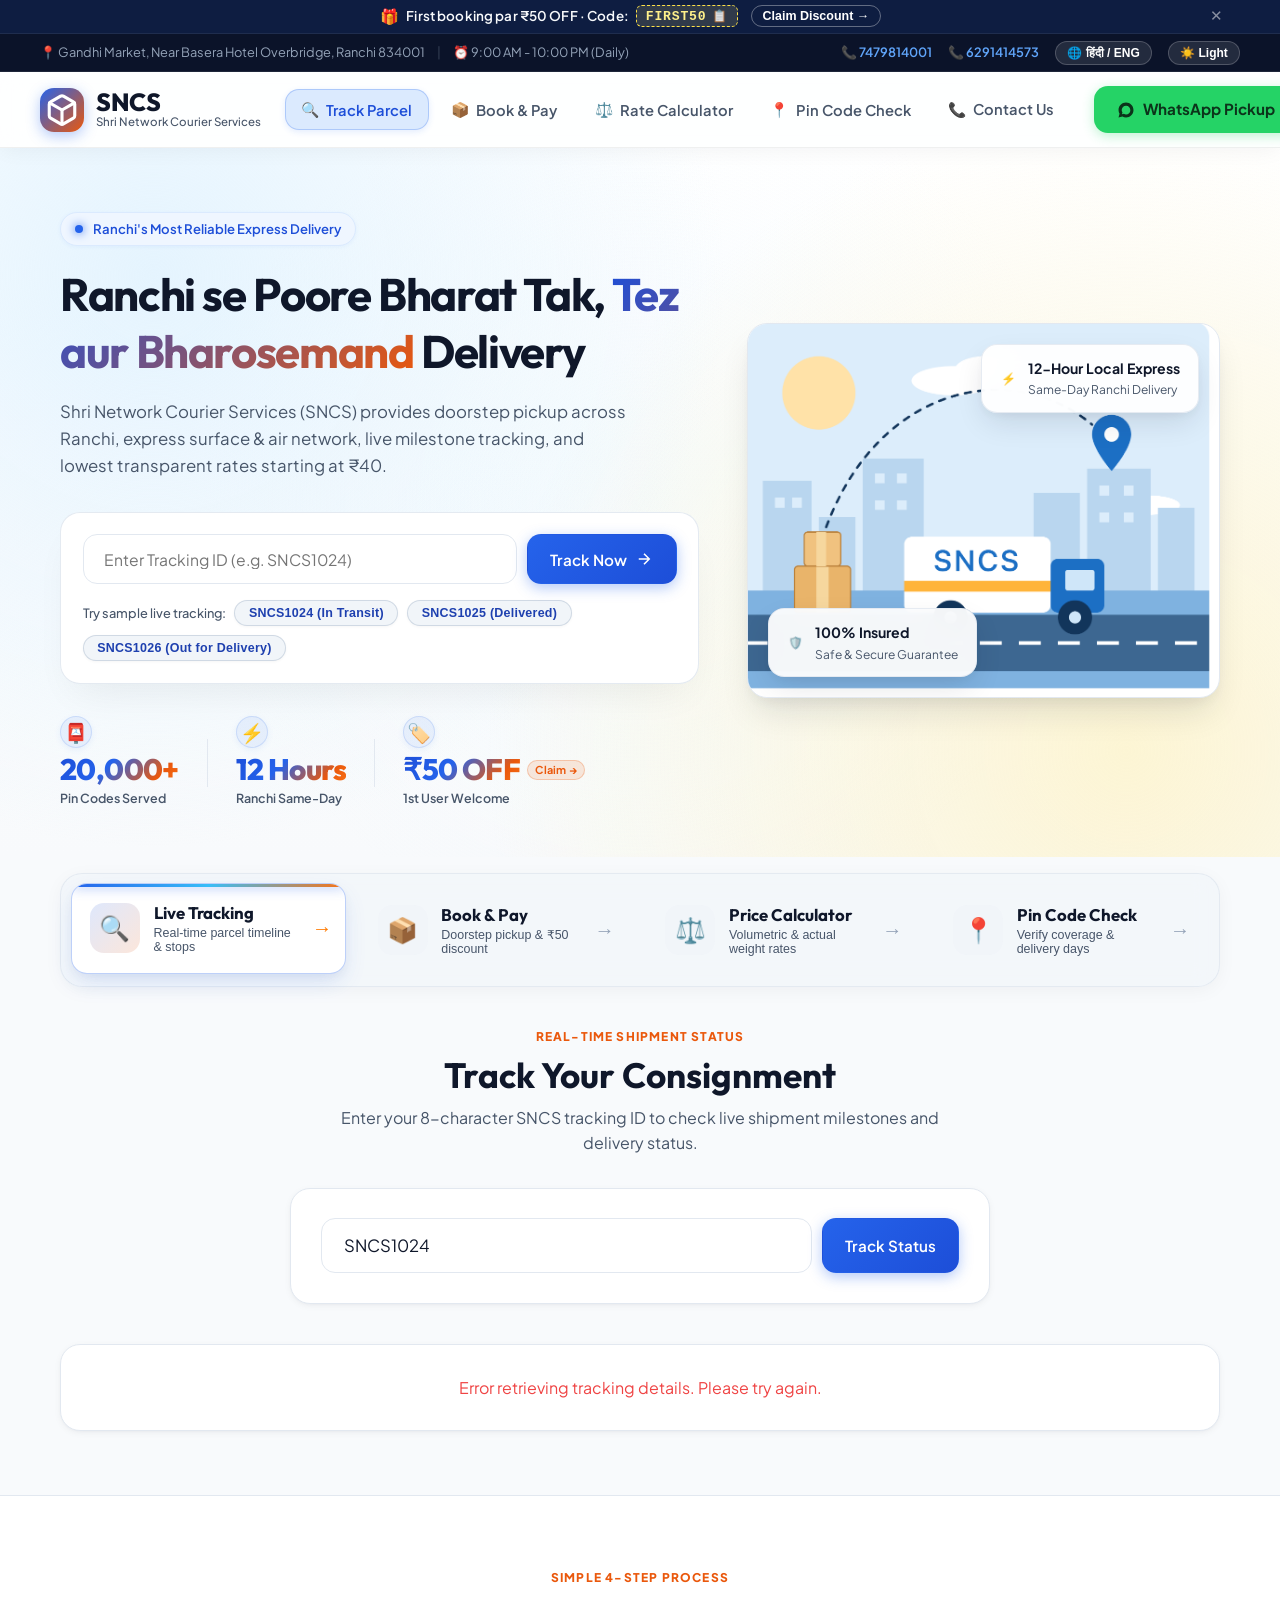
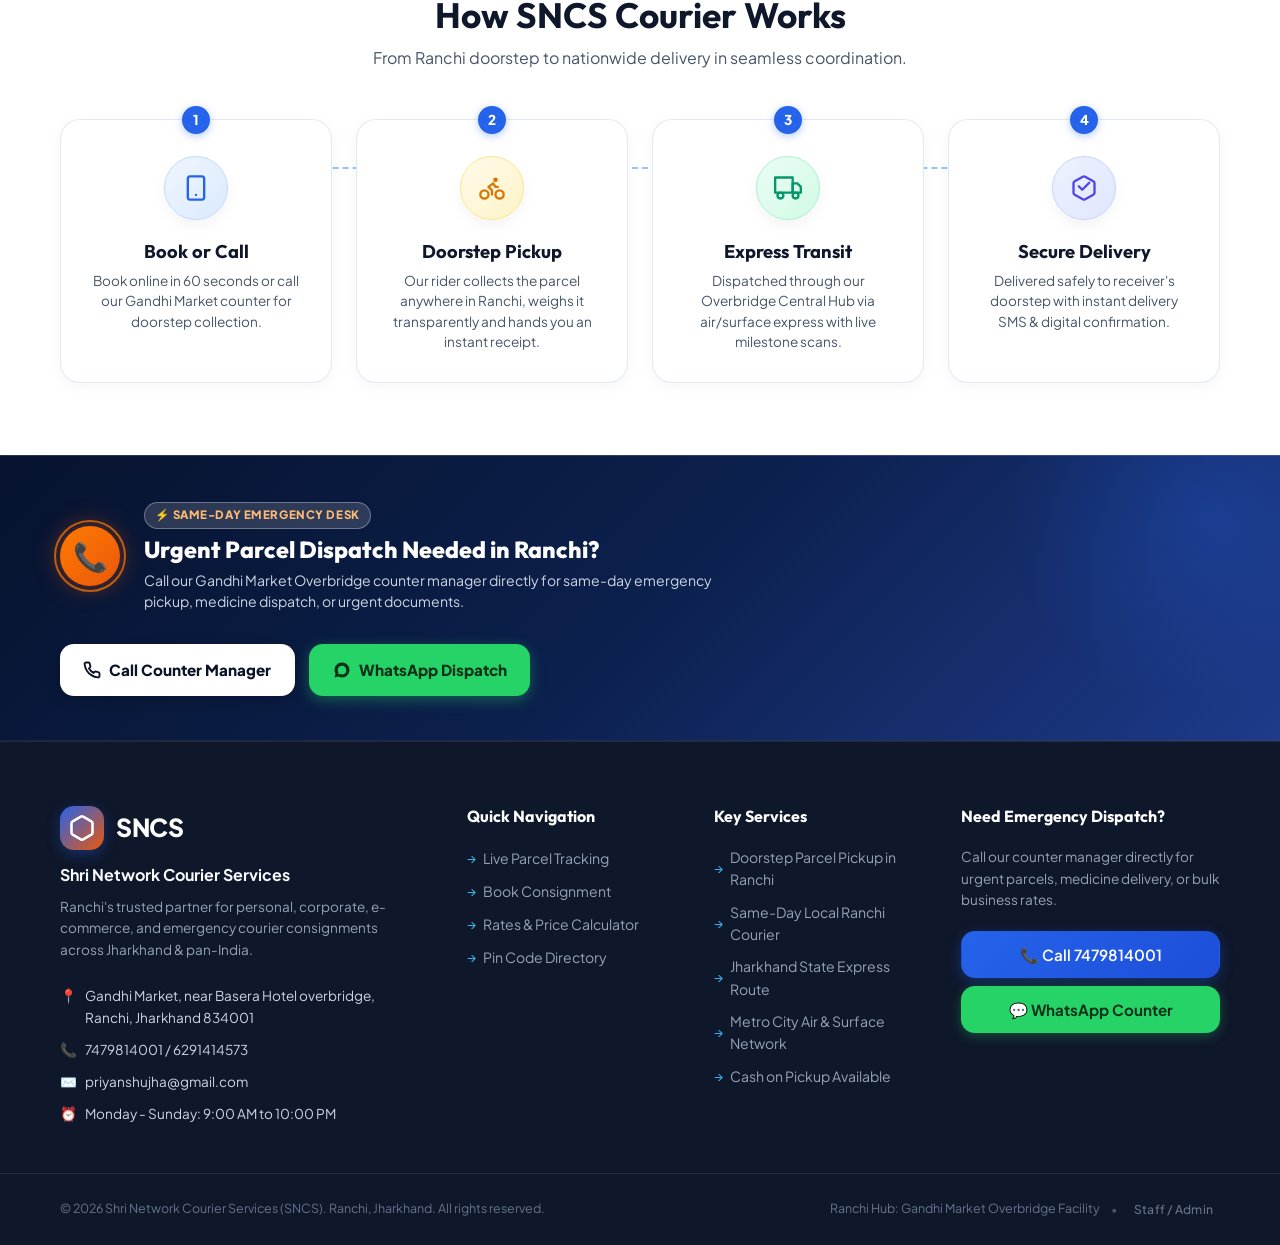
==== commit ac62fa2f: "updation in the 📦 Shipment Milestones" ====
--- a/templates/index.html
+++ b/templates/index.html
@@ -233,7 +233,7 @@
         <div class="panel-header text-center">
           <span class="section-tag">REAL-TIME SHIPMENT STATUS</span>
           <h2>Track Your Consignment</h2>
-          <p>Enter your 8-character SNCS tracking ID to see current location, hub stoppages, and delivery timeline.</p>
+          <p>Enter your 8-character SNCS tracking ID to check live shipment milestones and delivery status.</p>
         </div>
 
         <div class="card search-card">
--- a/static/css/style.css
+++ b/static/css/style.css
@@ -1842,16 +1842,172 @@
   color: var(--text-muted);
 }
 
-.timeline-hub {
-  font-size: 0.85rem;
+.timeline-card-header {
+  display: flex;
+  justify-content: space-between;
+  align-items: center;
+  border-bottom: 1px solid var(--border-light);
+  padding-bottom: 1rem;
+  flex-wrap: wrap;
+  gap: 0.5rem;
+}
+
+.timeline-title-wrap {
+  display: inline-flex;
+  align-items: center;
+  gap: 0.6rem;
+  flex-wrap: wrap;
+}
+
+.timeline-item.stage-completed .timeline-dot {
+  background: #10b981;
+  border: 2px solid #ffffff;
+  color: #ffffff;
+  font-size: 0.72rem;
+  font-weight: 900;
+  display: flex;
+  align-items: center;
+  justify-content: center;
+  box-shadow: 0 0 10px rgba(16, 185, 129, 0.45);
+}
+
+body.dark-mode .timeline-item.stage-completed .timeline-dot {
+  background: #059669;
+  border-color: #0f172a;
+}
+
+.timeline-item.stage-completed .timeline-content {
+  border-color: rgba(16, 185, 129, 0.28);
+  background: rgba(16, 185, 129, 0.04);
+}
+
+body.dark-mode .timeline-item.stage-completed .timeline-content {
+  border-color: rgba(16, 185, 129, 0.22);
+  background: rgba(6, 78, 59, 0.14);
+}
+
+.timeline-item.stage-active .timeline-dot {
+  background: #2563eb;
+  border: 2px solid #ffffff;
+  box-shadow: 0 0 0 4px rgba(37, 99, 235, 0.25), 0 0 14px rgba(37, 99, 235, 0.5);
+  display: flex;
+  align-items: center;
+  justify-content: center;
+  animation: dotPulse 2s infinite ease-in-out;
+}
+
+@keyframes dotPulse {
+  0%, 100% { transform: scale(1); box-shadow: 0 0 0 4px rgba(37, 99, 235, 0.25); }
+  50% { transform: scale(1.15); box-shadow: 0 0 0 7px rgba(37, 99, 235, 0.35); }
+}
+
+body.dark-mode .timeline-item.stage-active .timeline-dot {
+  background: #3b82f6;
+  border-color: #0f172a;
+  box-shadow: 0 0 0 4px rgba(59, 130, 246, 0.3), 0 0 14px rgba(59, 130, 246, 0.6);
+}
+
+.active-pulse-inner {
+  width: 6px;
+  height: 6px;
+  border-radius: 50%;
+  background: #ffffff;
+}
+
+.timeline-item.stage-active .timeline-content {
+  border-color: rgba(37, 99, 235, 0.45);
+  background: rgba(37, 99, 235, 0.05);
+  box-shadow: 0 6px 20px rgba(37, 99, 235, 0.09);
+}
+
+body.dark-mode .timeline-item.stage-active .timeline-content {
+  border-color: rgba(59, 130, 246, 0.45);
+  background: rgba(30, 58, 138, 0.2);
+  box-shadow: 0 6px 20px rgba(0, 0, 0, 0.4);
+}
+
+.timeline-item.stage-pending {
+  opacity: 0.52;
+}
+
+.timeline-item.stage-pending .timeline-dot {
+  background: #cbd5e1;
+  border: 2px solid #94a3b8;
+  box-shadow: none;
+}
+
+body.dark-mode .timeline-item.stage-pending .timeline-dot {
+  background: #334155;
+  border-color: #475569;
+}
+
+.timeline-item.stage-pending .timeline-content {
+  border-style: dashed;
+  background: transparent;
+}
+
+.timeline-item.stage-pending .timeline-content:hover {
+  transform: none;
+}
+
+.stage-badge {
+  font-size: 0.72rem;
+  font-weight: 700;
+  padding: 0.16rem 0.58rem;
+  border-radius: var(--radius-full);
+  display: inline-flex;
+  align-items: center;
+  gap: 0.25rem;
+  letter-spacing: 0.01em;
+  white-space: nowrap;
+}
+
+.stage-badge.badge-done {
+  background: rgba(16, 185, 129, 0.12);
+  color: #10b981;
+  border: 1px solid rgba(16, 185, 129, 0.35);
+}
+
+body.dark-mode .stage-badge.badge-done {
+  background: rgba(16, 185, 129, 0.2);
+  color: #34d399;
+  border-color: rgba(16, 185, 129, 0.4);
+}
+
+.stage-badge.badge-active {
+  background: rgba(37, 99, 235, 0.12);
   color: #2563eb;
-  font-weight: 600;
-  margin-bottom: 0.25rem;
-}
-
-.timeline-remarks {
-  font-size: 0.82rem;
+  border: 1px solid rgba(37, 99, 235, 0.35);
+}
+
+body.dark-mode .stage-badge.badge-active {
+  background: rgba(59, 130, 246, 0.2);
+  color: #60a5fa;
+  border-color: rgba(59, 130, 246, 0.4);
+}
+
+.stage-badge.badge-pending {
+  background: rgba(148, 163, 184, 0.12);
+  color: #94a3b8;
+  border: 1px solid rgba(148, 163, 184, 0.25);
+}
+
+body.dark-mode .stage-badge.badge-pending {
+  background: rgba(71, 85, 105, 0.2);
+  color: #94a3b8;
+  border-color: rgba(100, 116, 139, 0.3);
+}
+
+.timeline-desc {
+  font-size: 0.88rem;
   color: var(--text-muted);
+  margin-top: 0.35rem;
+  line-height: 1.45;
+}
+
+.timeline-item.stage-active .timeline-desc {
+  color: var(--text-main);
+  font-weight: 500;
 }
 
 /* ==========================================================
@@ -3530,9 +3686,10 @@
     left: 6px;
   }
   .timeline-dot {
-    left: -1.35rem;
-    width: 14px;
-    height: 14px;
+    left: -1.45rem;
+    width: 16px;
+    height: 16px;
+    font-size: 0.62rem;
   }
   .timeline-content {
     padding: 0.75rem 0.85rem;
@@ -3541,7 +3698,10 @@
   .timeline-header {
     flex-direction: column;
     align-items: flex-start;
-    gap: 0.2rem;
+    gap: 0.3rem;
+  }
+  .timeline-title-wrap {
+    gap: 0.35rem;
   }
   .timeline-status {
     font-size: 0.88rem;
@@ -3549,11 +3709,9 @@
   .timeline-time {
     font-size: 0.72rem;
   }
-  .timeline-hub {
-    font-size: 0.78rem;
-  }
-  .timeline-remarks {
-    font-size: 0.78rem;
+  .timeline-desc {
+    font-size: 0.8rem;
+    margin-top: 0.25rem;
   }
   .booking-layout {
     grid-template-columns: 1fr;
